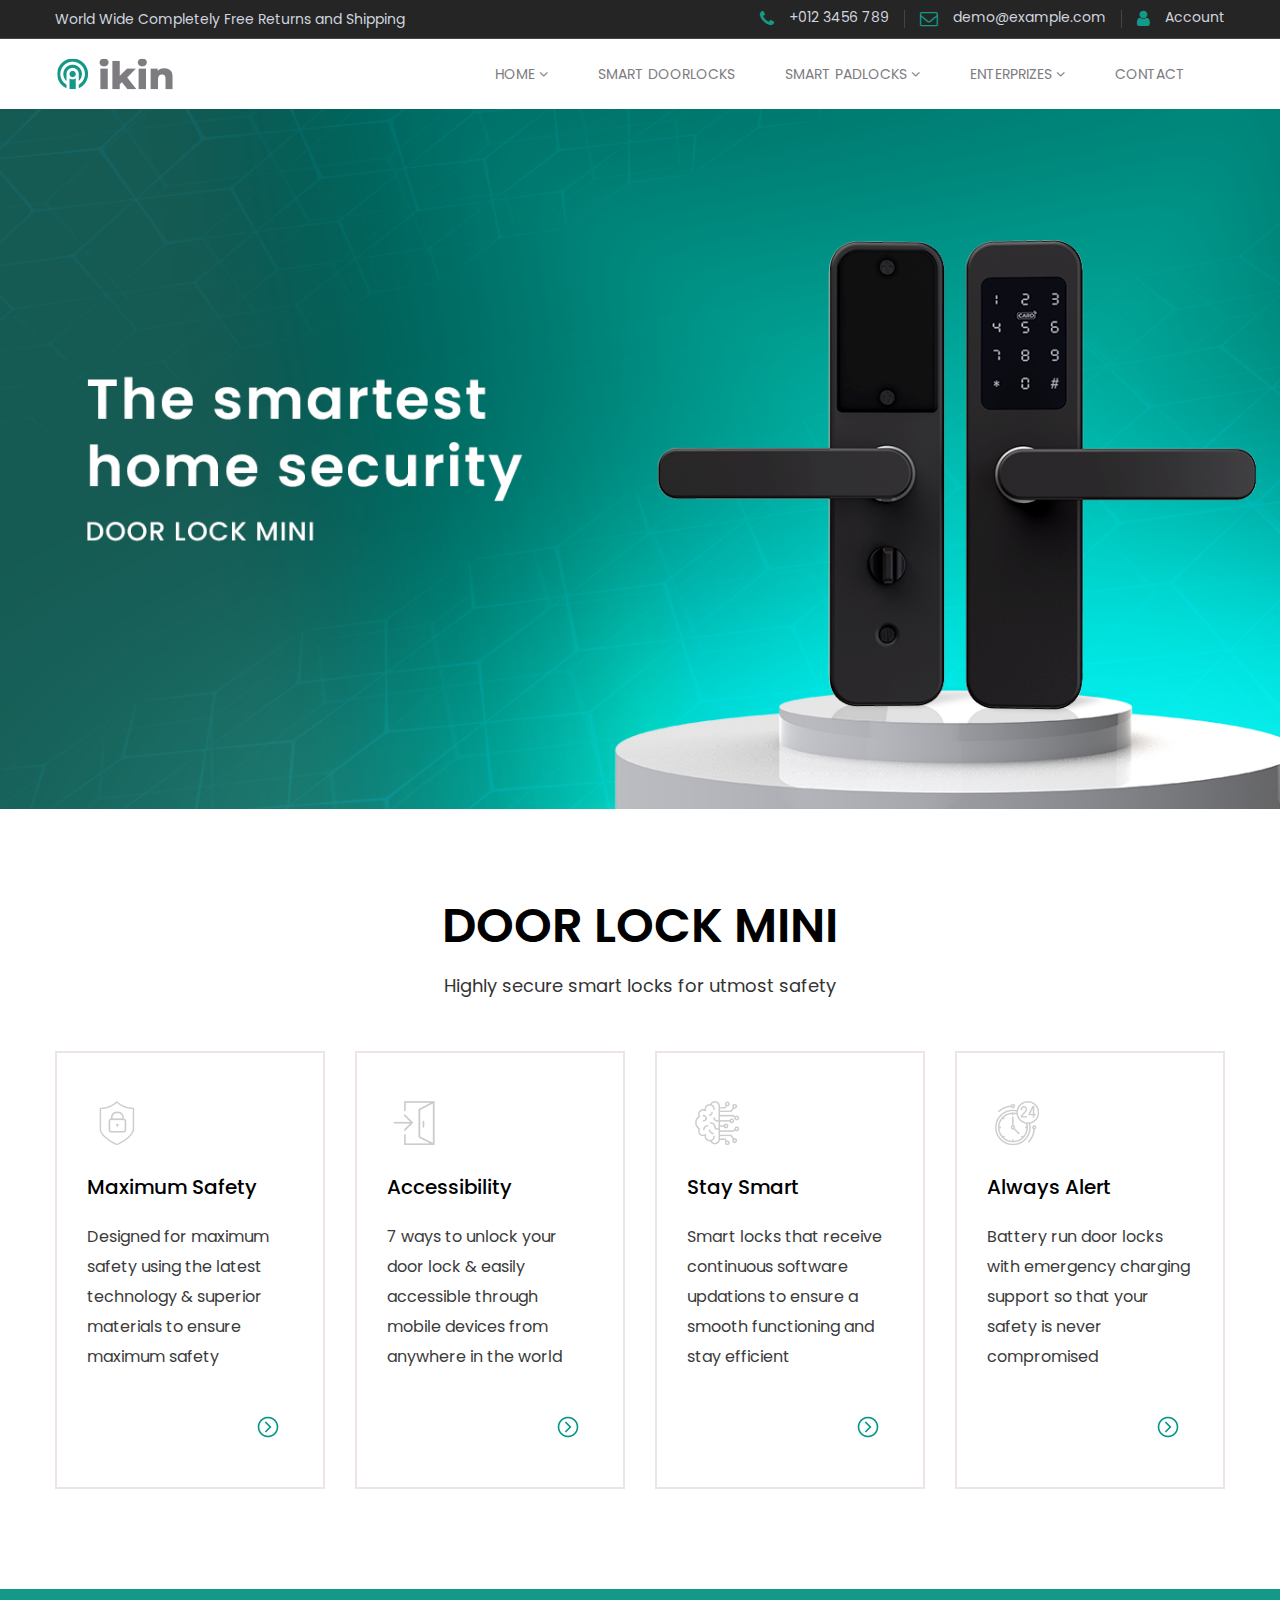
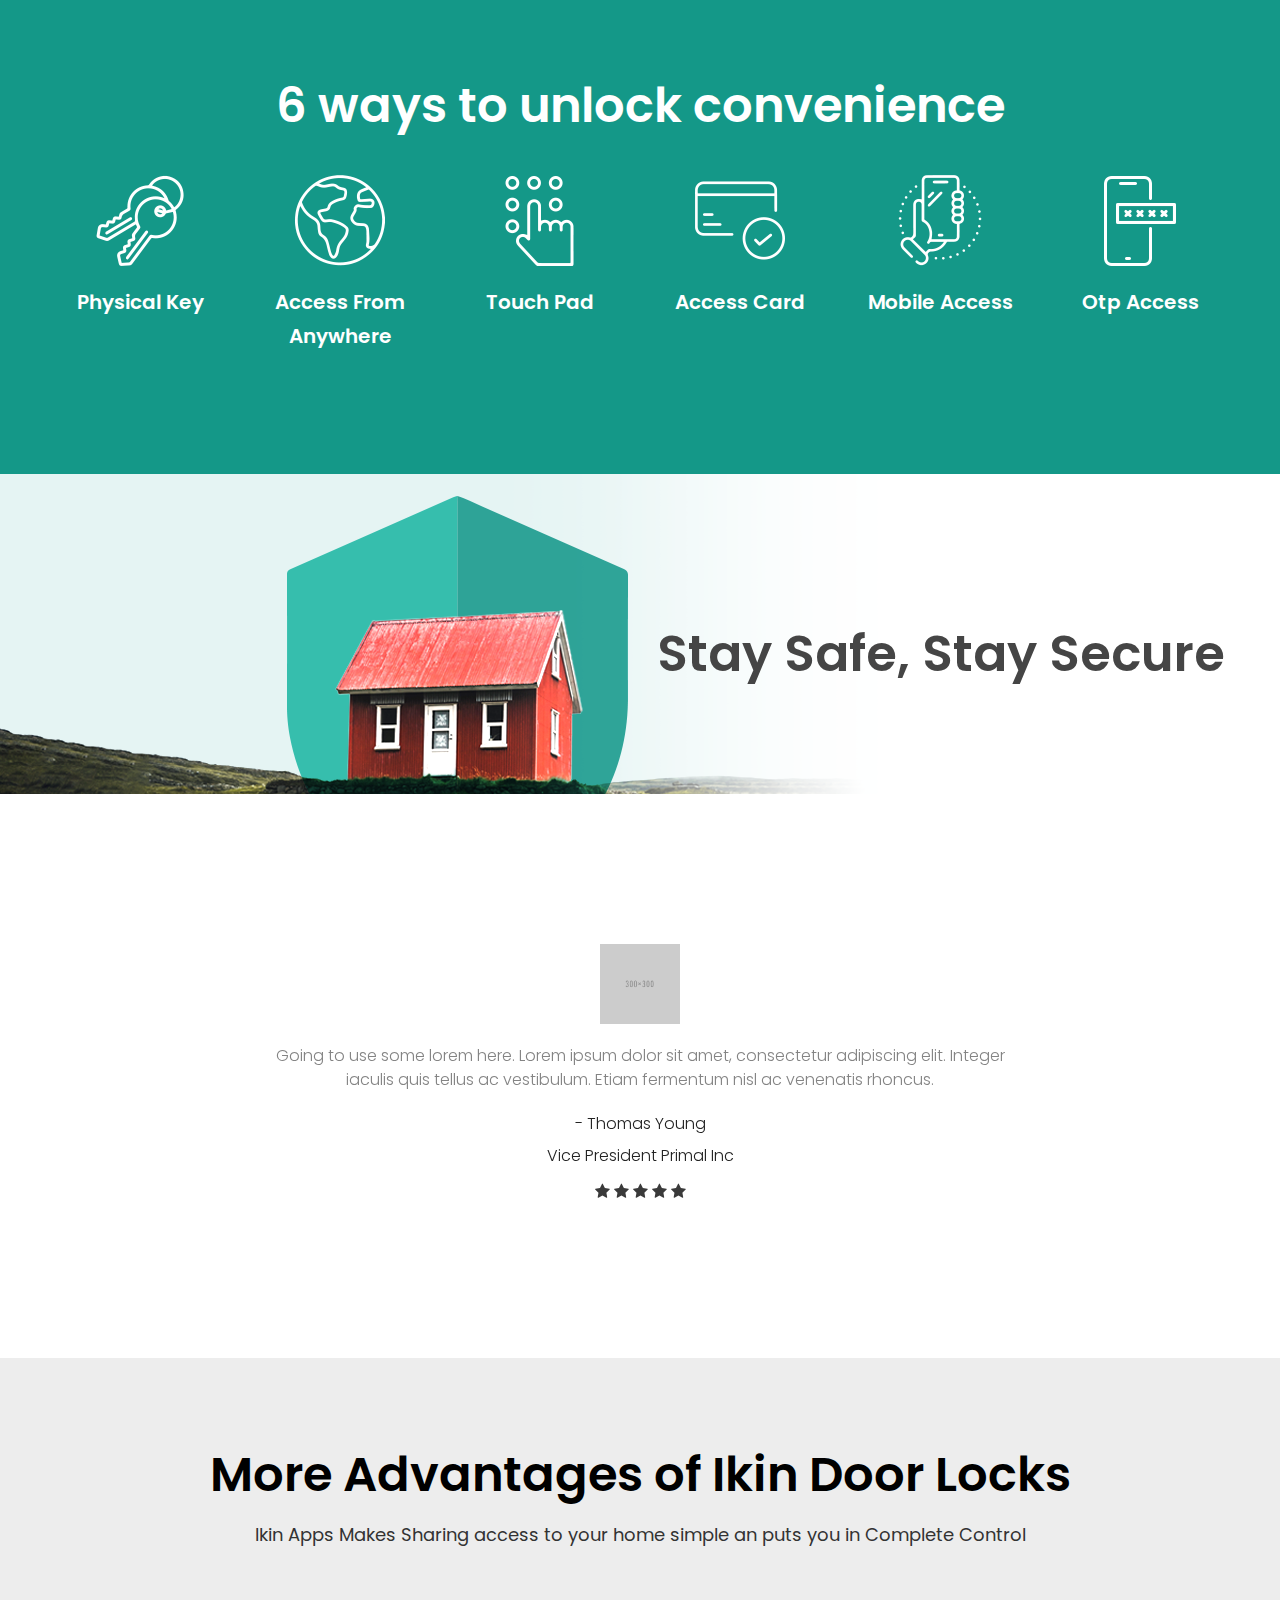
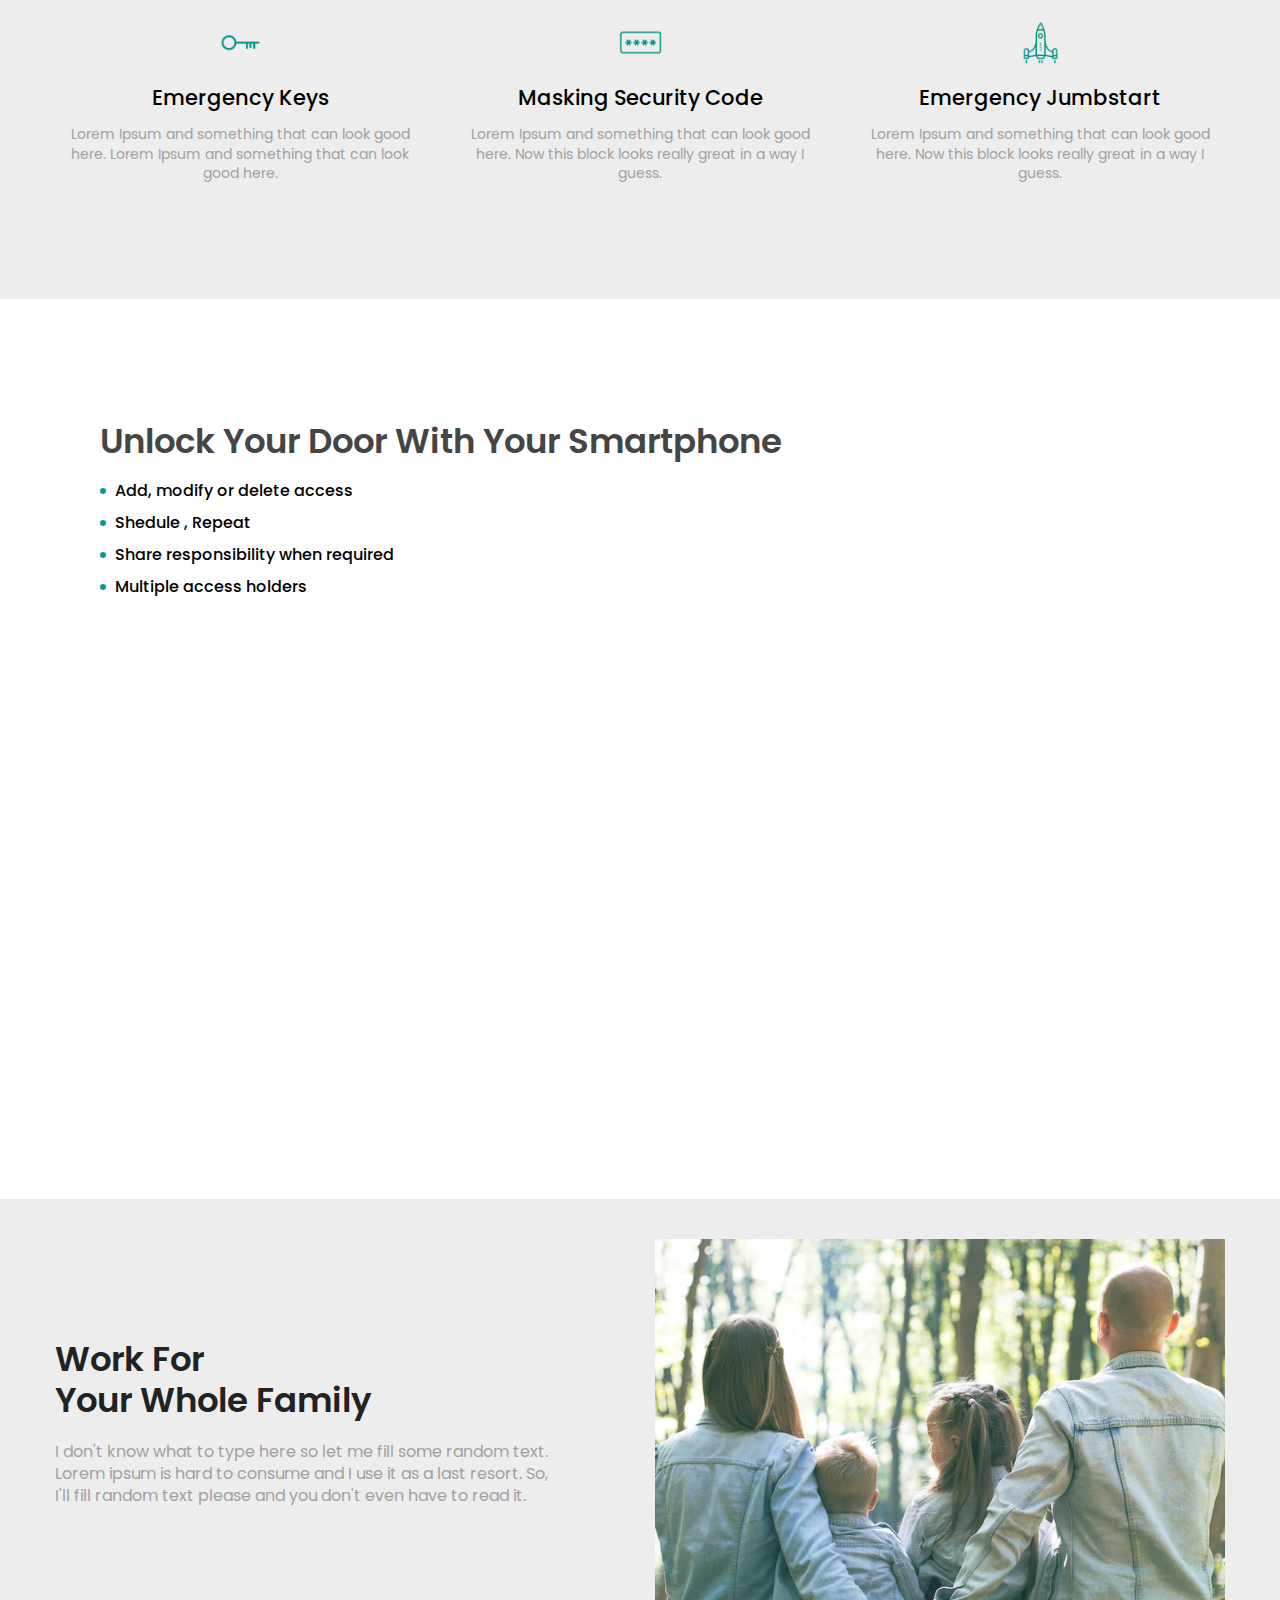
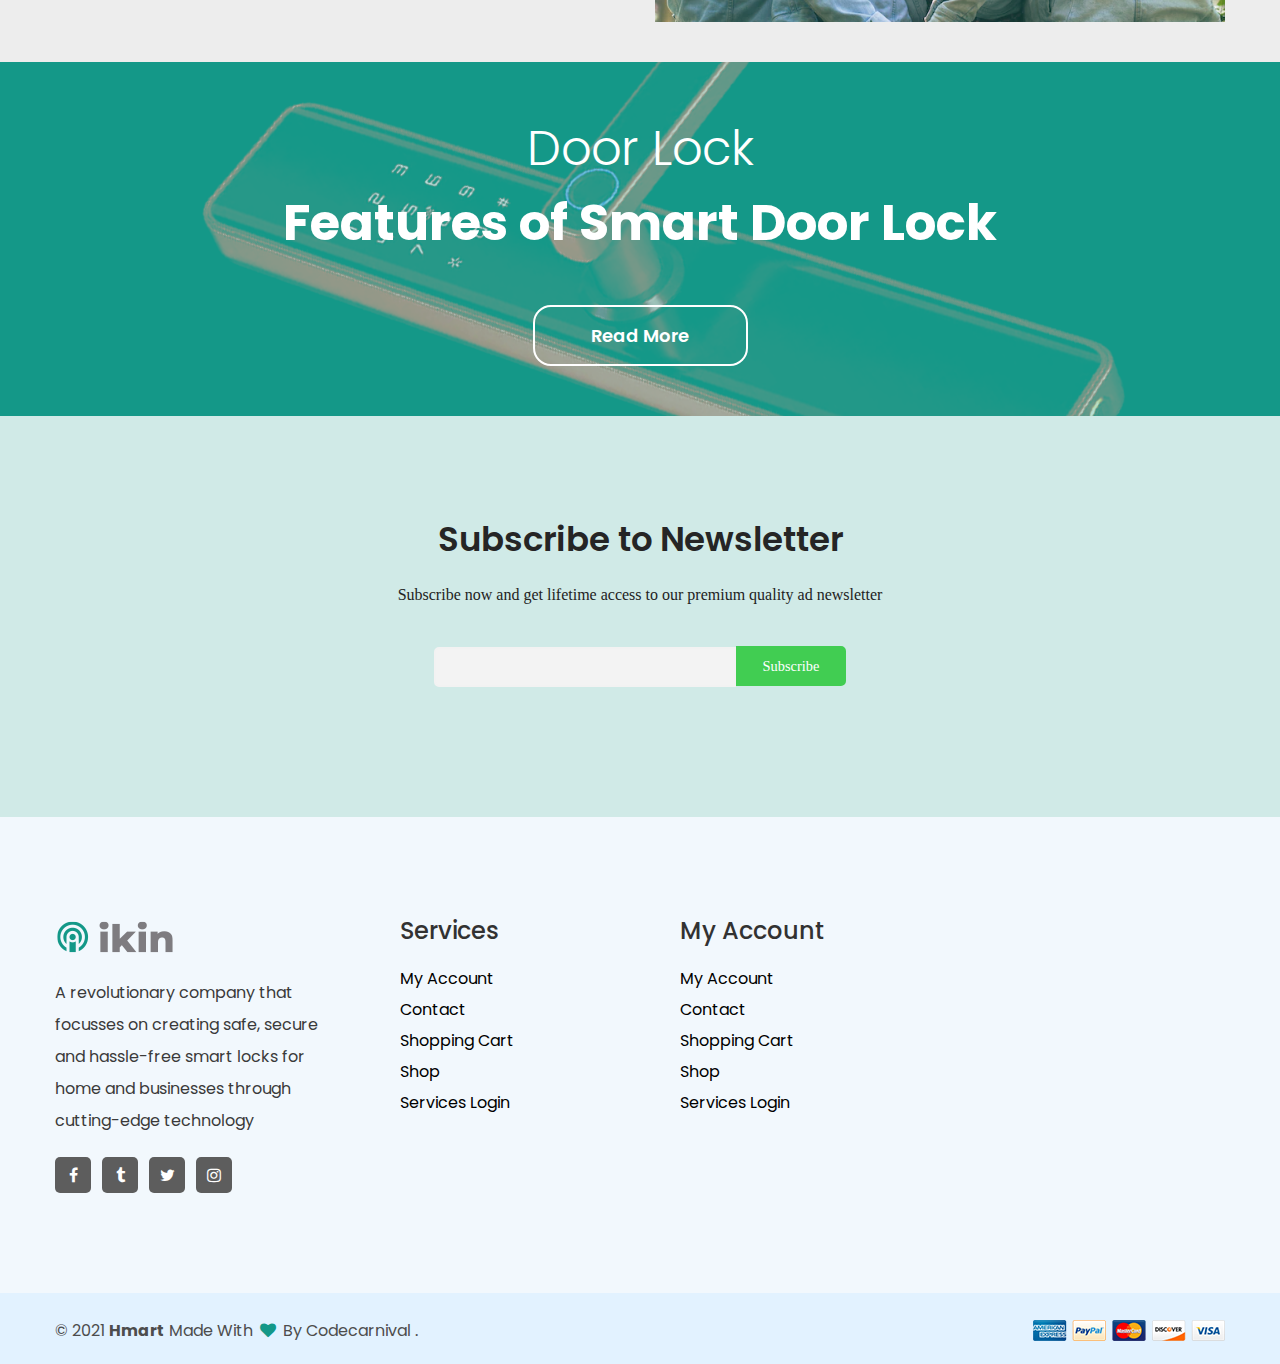
==== doorlock-mini.html @ 76ea4258 "Add files via upload" ====
<!DOCTYPE html>
<html lang="zxx" dir="ltr">

<head>
    <meta charset="UTF-8">
    <meta http-equiv="X-UA-Compatible" content="IE=edge">
    <meta name="viewport" content="width=device-width, initial-scale=1.0">
    <title>IKIN</title>
    <meta name="robots" content="index, follow" />
    <meta name="description" content="Hmart-Smart Product eCommerce html Template">
    <!-- Favicon -->
    <link rel="shortcut icon" type="image/x-icon" href="assets/images/logo/favicon.png" />
    <!-- CSS
    ============================================ -->
    <link rel="stylesheet" href="assets/css/bootstrap.min.css" />
    <link rel="stylesheet" href="assets/css/font.awesome.css" />
    <link rel="stylesheet" href="assets/css/pe-icon-7-stroke.css" />
    <link rel="stylesheet" href="assets/css/animate.min.css">
    <link rel="stylesheet" href="assets/css/swiper-bundle.min.css">
    <link rel="stylesheet" href="assets/css/owl.carousel.css">
    <link rel="stylesheet" href="assets/css/owl.theme.css">
    <link rel="stylesheet" href="assets/css/magnific-popup.css">
    <link rel="stylesheet" href="assets/css/ionicons.min.css">
    <link rel="stylesheet" href="assets/css/venobox.css">
    <link rel="stylesheet" href="assets/css/jquery-ui.min.css">

    <!-- Style CSS -->
    <link rel="stylesheet" href="assets/css/style.css">
    <!-- Minify Version -->
    <!-- <link rel="stylesheet" href="assets/css/plugins.min.css">
    <link rel="stylesheet" href="assets/css/style.min.css"> -->
</head>

<body>
    <div class="main-wrapper">
        <header>
            <!-- Header top area start -->
            <div class="header-top">
                <div class="container">
                    <div class="row justify-content-between align-items-center">
                        <div class="col">
                            <div class="welcome-text">
                                <p>World Wide Completely Free Returns and Shipping</p>
                            </div>
                        </div>
                        <div class="col d-none d-lg-block">
                            <div class="top-nav">
                                <ul>
                                    <li><a href="tel:0123456789"><i class="fa fa-phone"></i> +012 3456 789</a></li>
                                    <li><a href="mailto:demo@example.com"><i class="fa fa-envelope-o"></i>
                                            demo@example.com</a></li>
                                    <li><a href="#"><i class="fa fa-user"></i> Account</a></li>
                                </ul>
                            </div>
                        </div>
                    </div>
                </div>
            </div>
            <!-- Header top area end -->
            <!-- Header action area start -->
            <div class="header-bottom  d-none d-lg-block sticky-nav">
                <div class="container">
                    <div class="row justify-content-between align-items-center">
                        <div class="col-lg-3 col">
                            <div class="header-logo">
                                <a class="mainlogo" href="index.html"><img src="assets/images/logo/ikin-logo.png"
                                        alt="ikin Logo" /></a>
                                <a class="whitelogo" href="index.html"><img src="assets/images/logo/ikin-logo_white.png"
                                        alt="ikin Logo" /></a>
                            </div>
                        </div>
                        <div class="col-lg-8 d-none d-lg-block">
                            <div class="header-nav">
                                <div class="main-menu position-relative">
                                    <ul>
                                        <li class="dropdown"><a href="#">Home <i class="fa fa-angle-down"></i></a>
                                            <!--       <ul class="sub-menu">
                                                <li><a href="index.html">Home 1</a></li>
                                                <li><a href="index-2.html">Home 2</a></li>
                                            </ul> -->
                                        </li>
                                        <li class="dropdown"><a href="#">SMART DOORLOCKS</a>
                                            <ul class="sub-menu">
                                                <li><a href="doorlock_max.html">Doorlock Max</a></li>
                                                <li><a href="doorlock_ultra.html">Doorlock Ultra</a></li>
                                                <li><a href="doorlock-mini.html">Doorlock Mini</a></li>
                                            </ul> </li>
                                     
                                        <!--     <li class="dropdown position-static"><a href="#">Pages <i class="fa fa-angle-down"></i></a>
                                            <ul class="mega-menu d-block">
                                                <li class="d-flex">
                                                    <ul class="d-block">
                                                        <li class="title"><a href="#">Inner Pages</a></li>
                                                        <li><a href="404.html">404 Page</a></li>
                                                        <li><a href="order-tracking.html">Order Tracking</a></li>
                                                        <li><a href="faq.html">Faq Page</a></li>
                                                        <li><a href="coming-soon.html">Coming Soon Page</a></li>
                                                    </ul>
                                                    <ul class="d-block">
                                                        <li class="title"><a href="#">Other Shop Pages</a></li>
                                                        <li><a href="#">Cart Page</a></li>
                                                        <li><a href="#">Checkout Page</a></li>
                                                        <li><a href="compare.html">Compare Page</a></li>
                                                        <li><a href="#">Wishlist Page</a></li>
                                                    </ul>
                                                    <ul class="d-block">
                                                        <li class="title"><a href="#">Related Shop Pages</a></li>
                                                        <li><a href="#">Account Page</a></li>
                                                        <li><a href="#">Login & Register Page</a></li>
                                                        <li><a href="empty-#">Empty Cart Page</a></li>
                                                        <li><a href="thank-you-page.html">Thank You Page</a></li>
                                                    </ul>
                                                    <ul class="d-flex align-items-center p-0 border-0 flex-column justify-content-center">
                                                        <li>
                                                            <a class="p-0" href="#"><img class="img-responsive w-100" src="assets/images/banner/menu-banner.png" alt=""></a>
                                                        </li>
                                                    </ul>
                                                </li>
                                            </ul>
                                        </li> -->
                                        <li class="dropdown position-static"><a href="#">SMART PADLOCKS <i
                                                    class="fa fa-angle-down"></i></a>
                                                    <ul class="sub-menu">
                                                        <li><a href="padlock.html">Padlock HD</a></li>
                                                        <li><a href="padlock_lite_plus.html">Padlock Plus</a></li>
                                                        <li><a href="padlock_lite.html">Padlock Lite</a></li>
                                                       
                                                    </ul> 
                                            <!--   <ul class="mega-menu d-block">
                                                <li class="d-flex">
                                                    <ul class="d-block">
                                                        <li class="title"><a href="#">Shop Page</a></li>
                                                        <li><a href="shop-3-column.html">Shop 3 Column</a></li>
                                                        <li><a href="shop-4-column.html">Shop 4 Column</a></li>
                                                        <li><a href="#">Shop Left Sidebar</a></li>
                                                        <li><a href="shop-right-sidebar.html">Shop Right Sidebar</a></li>
                                                        <li><a href="shop-list-left-sidebar.html">Shop List Left Sidebar</a>
                                                        </li>
                                                        <li><a href="shop-list-right-sidebar.html">Shop List Right Sidebar</a>
                                                        </li>
                                                    </ul>
                                                    <ul class="d-block">
                                                        <li class="title"><a href="#">product Details Page</a></li>
                                                        <li><a href="#">Product Single</a></li>
                                                        <li><a href="single-product-variable.html">Product Variable</a></li>
                                                        <li><a href="single-product-affiliate.html">Product Affiliate</a></li>
                                                        <li><a href="single-product-group.html">Product Group</a></li>
                                                        <li><a href="single-product-tabstyle-2.html">Product Tab 2</a></li>
                                                        <li><a href="single-product-tabstyle-3.html">Product Tab 3</a></li>
                                                    </ul>
                                                    <ul class="d-block">
                                                        <li class="title"><a href="#">Single Product Page</a></li>
                                                        <li><a href="single-product-slider.html">Product Slider</a></li>
                                                        <li><a href="single-product-gallery-left.html">Product Gallery Left</a>
                                                        <li><a href="single-product-gallery-right.html">Product Gallery Right</a> </li>
                                                        <li><a href="single-product-sticky-left.html">Product Sticky Left</a>
                                                        </li>
                                                        <li><a href="single-product-sticky-right.html">Product Sticky Right</a>
                                                        </li>
                                                        <li><a href="#">Cart Page</a></li>
                                                    </ul>
                                                    <ul class="d-block p-0 border-0">
                                                        <li class="title"><a href="#">Single Product Page</a></li>
                                                        <li><a href="#">Checkout Page</a></li>
                                                        <li><a href="compare.html">Compare Page</a></li>
                                                        <li><a href="#">Wishlist Page</a></li>
                                                        <li><a href="#">Account Page</a></li>
                                                        <li><a href="#">Login & Register Page</a></li>
                                                        <li><a href="empty-#">Empty Cart Page</a></li>
                                                    </ul>
                                                </li>
                                            </ul> -->
                                        </li>
                                        <li class="dropdown "><a href="#">ENTERPRIZES <i
                                                    class="fa fa-angle-down"></i></a>
                                            <!--  <ul class="sub-menu">
                                                <li class="dropdown position-static"><a href="blog-grid-left-sidebar.html">Blog Grid
                                                        <i class="fa fa-angle-right"></i></a>
                                                    <ul class="sub-menu sub-menu-2">
                                                        <li><a href="blog-grid.html">Blog Grid</a></li>
                                                        <li><a href="blog-grid-left-sidebar.html">Blog Grid Left Sidebar</a></li>
                                                        <li><a href="blog-grid-right-sidebar.html">Blog Grid Right Sidebar</a></li>
                                                    </ul>
                                                </li>
                                                <li class="dropdown position-static"><a href="blog-list-left-sidebar.html">Blog List
                                                        <i class="fa fa-angle-right"></i></a>
                                                    <ul class="sub-menu sub-menu-2">
                                                        <li><a href="blog-list.html">Blog List</a></li>
                                                        <li><a href="blog-list-left-sidebar.html">Blog List Left Sidebar</a></li>
                                                        <li><a href="blog-list-right-sidebar.html">Blog List Right Sidebar</a></li>
                                                    </ul>
                                                </li>
                                                <li class="dropdown position-static"><a href="blog-single-left-sidebar.html">Single
                                                        Blog <i class="fa fa-angle-right"></i></a>
                                                    <ul class="sub-menu sub-menu-2">
                                                        <li><a href="blog-single.html">Single Blog</a>
                                                        <li><a href="blog-single-left-sidebar.html">Single Blog Left Sidebar</a>
                                                        </li>
                                                        <li><a href="blog-single-right-sidebar.html">Single Blog Right Sidebar</a>
                                                        </li>
                                                    </ul>
                                                </li>
                                            </ul> -->
                                        </li>
                                        <li><a href="#">Contact</a></li>
                                    </ul>
                                </div>
                            </div>
                        </div>
                        <div class="col-lg-2 col">
                            <div class="header-actions">

                                <a href="#offcanvas-mobile-menu"
                                    class="header-action-btn header-action-btn-menu offcanvas-toggle d-lg-none">
                                    <i class="pe-7s-menu"></i>
                                </a>
                            </div>
                        </div>
                    </div>
                </div>
            </div>
            <!-- Header action area end -->
            <!-- Header action area start -->
            <div class="header-bottom d-lg-none sticky-nav style-1">
                <div class="container">
                    <div class="row justify-content-between align-items-center">
                        <div class="col-lg-3 col">
                            <div class="header-logo">
                                <a class="mainlogo" href="index.html"><img src="assets/images/logo/ikin-logo.png"
                                        alt="ikin Logo" /></a>
                                <a class="whitelogo" href="index.html"><img src="assets/images/logo/ikin-logo_white.png"
                                        alt="ikin Logo" /></a>
                            </div>
                        </div>

                        <div class="col-lg-3 col">
                            <div class="header-actions">
                                <!-- Single Wedge Start -->

                                <!-- Single Wedge End -->

                                <a href="#offcanvas-mobile-menu"
                                    class="header-action-btn header-action-btn-menu offcanvas-toggle d-lg-none">
                                    <i class="pe-7s-menu"></i>
                                </a>
                            </div>
                        </div>
                    </div>
                </div>
            </div>
            <!-- Header action area end -->

        </header>
        <!-- offcanvas overlay start -->
        <div class="offcanvas-overlay"></div>
        <!-- offcanvas overlay end -->
        <!-- OffCanvas Wishlist Start -->
        <div id="offcanvas-wishlist" class="offcanvas offcanvas-wishlist">
            <div class="inner">
                <div class="head">
                    <span class="title">Wishlist</span>
                    <button class="offcanvas-close">×</button>
                </div>
                <div class="body customScroll">
                    <ul class="minicart-product-list">
                        <li>
                            <a href="#" class="image"><img src="assets/images/product-image/1.webp"
                                    alt="Cart product Image"></a>
                            <div class="content">
                                <a href="#" class="title">Modern Smart Phone</a>
                                <span class="quantity-price">1 x <span class="amount">$21.86</span></span>
                                <a href="#" class="remove">×</a>
                            </div>
                        </li>
                        <li>
                            <a href="#" class="image"><img src="assets/images/product-image/2.webp"
                                    alt="Cart product Image"></a>
                            <div class="content">
                                <a href="#" class="title">Bluetooth Headphone</a>
                                <span class="quantity-price">1 x <span class="amount">$13.28</span></span>
                                <a href="#" class="remove">×</a>
                            </div>
                        </li>
                        <li>
                            <a href="#" class="image"><img src="assets/images/product-image/3.webp"
                                    alt="Cart product Image"></a>
                            <div class="content">
                                <a href="#" class="title">Smart Music Box</a>
                                <span class="quantity-price">1 x <span class="amount">$17.34</span></span>
                                <a href="#" class="remove">×</a>
                            </div>
                        </li>
                    </ul>
                </div>
                <div class="foot">
                    <div class="buttons">
                        <a href="#" class="btn btn-dark btn-hover-primary mt-30px">view wishlist</a>
                    </div>
                </div>
            </div>
        </div>
        <!-- OffCanvas Wishlist End -->
        <!-- OffCanvas Cart Start -->
        <div id="offcanvas-cart" class="offcanvas offcanvas-cart">
            <div class="inner">
                <div class="head">
                    <span class="title">Cart</span>
                    <button class="offcanvas-close">×</button>
                </div>
                <div class="body customScroll">
                    <ul class="minicart-product-list">
                        <li>
                            <a href="#" class="image"><img src="assets/images/product-image/1.webp"
                                    alt="Cart product Image"></a>
                            <div class="content">
                                <a href="#" class="title">Modern Smart Phone</a>
                                <span class="quantity-price">1 x <span class="amount">$18.86</span></span>
                                <a href="#" class="remove">×</a>
                            </div>
                        </li>
                        <li>
                            <a href="#" class="image"><img src="assets/images/product-image/2.webp"
                                    alt="Cart product Image"></a>
                            <div class="content">
                                <a href="#" class="title">Bluetooth Headphone</a>
                                <span class="quantity-price">1 x <span class="amount">$43.28</span></span>
                                <a href="#" class="remove">×</a>
                            </div>
                        </li>
                        <li>
                            <a href="#" class="image"><img src="assets/images/product-image/3.webp"
                                    alt="Cart product Image"></a>
                            <div class="content">
                                <a href="#" class="title">Smart Music Box</a>
                                <span class="quantity-price">1 x <span class="amount">$37.34</span></span>
                                <a href="#" class="remove">×</a>
                            </div>
                        </li>
                    </ul>
                </div>
                <div class="foot">
                    <div class="buttons mt-30px">
                        <a href="#" class="btn btn-dark btn-hover-primary mb-30px">view cart</a>
                        <a href="#" class="btn btn-outline-dark current-btn">checkout</a>
                    </div>
                </div>
            </div>
        </div>
        <!-- OffCanvas Cart End -->
        <!-- OffCanvas Menu Start -->
        <div id="offcanvas-mobile-menu" class="offcanvas offcanvas-mobile-menu">
            <button class="offcanvas-close"></button>
            <div class="user-panel">
                <ul>
                    <li><a href="tel:0123456789"><i class="fa fa-phone"></i> +012 3456 789</a></li>
                    <li><a href="mailto:demo@example.com"><i class="fa fa-envelope-o"></i> demo@example.com</a></li>
                    <li><a href="#"><i class="fa fa-user"></i> Account</a></li>
                </ul>
            </div>
            <div class="inner customScroll">
                <div class="offcanvas-menu mb-4">
                    <ul>
                        <li><a href="#"><span class="menu-text">HOME</span></a>

                        </li>
                        <li><a href="#">SMART DOORLOCKS</a>
                            <ul class="sub-menu">
                                <li><a href="doorlock_max.html">Doorlock Max</a></li>
                                <li><a href="doorlock_ultra.html">Doorlock Ultra</a></li>
                                <li><a href="doorlock-mini.html">Doorlock Mini</a></li>
                            </ul> </li>
                        <li><a href="#">SMART PADLOCKS</a>
                            <ul class="sub-menu">
                                <li><a href="padlock.html">Padlock HD</a></li>
                                <li><a href="padlock_lite_plus.html">Padlock Plus</a></li>
                                <li><a href="padlock_lite.html">Padlock Lite</a></li>
                               
                            </ul> 
                        </li>
                        <li><a href="#"><span class="menu-text">ENTERPRIZES</span></a>
                            <!--   <ul class="sub-menu">
                                <li>
                                    <a href="#"><span class="menu-text">Shop Page</span></a>
                                    <ul class="sub-menu">
                                        <li><a href="shop-3-column.html">Shop 3 Column</a></li>
                                        <li><a href="shop-4-column.html">Shop 4 Column</a></li>
                                        <li><a href="#">Shop Left Sidebar</a></li>
                                        <li><a href="shop-right-sidebar.html">Shop Right Sidebar</a></li>
                                        <li><a href="shop-list-left-sidebar.html">Shop List Left Sidebar</a>
                                        </li>
                                        <li><a href="shop-list-right-sidebar.html">Shop List Right Sidebar</a>
                                        </li>
                                        <li><a href="#">Cart Page</a></li>
                                        <li><a href="#">Checkout Page</a></li>
                                    </ul>
                                </li>
                                <li>
                                    <a href="#"><span class="menu-text">product Details Page</span></a>
                                    <ul class="sub-menu">
                                        <li><a href="#">Product Single</a></li>
                                        <li><a href="single-product-variable.html">Product Variable</a></li>
                                        <li><a href="single-product-affiliate.html">Product Affiliate</a></li>
                                        <li><a href="single-product-group.html">Product Group</a></li>
                                        <li><a href="single-product-tabstyle-2.html">Product Tab 2</a></li>
                                        <li><a href="single-product-tabstyle-3.html">Product Tab 3</a></li>
                                        <li><a href="single-product-slider.html">Product Slider</a></li>
                                        <li><a href="single-product-gallery-left.html">Product Gallery Left</a>
                                    </ul>
                                </li>
                                <li>
                                    <a href="#"><span class="menu-text">Single Product Page</span></a>
                                    <ul class="sub-menu">
                                        <li><a href="single-product-gallery-right.html">Product Gallery
                                                Right</a> </li>
                                        <li><a href="single-product-sticky-left.html">Product Sticky Left</a>
                                        </li>
                                        <li><a href="single-product-sticky-right.html">Product Sticky Right</a>
                                        </li>
                                        <li><a href="compare.html">Compare Page</a></li>
                                        <li><a href="#">Wishlist Page</a></li>
                                        <li><a href="#">Account Page</a></li>
                                        <li><a href="#">Login & Register Page</a></li>
                                        <li><a href="empty-#">Empty Cart Page</a></li>
                                    </ul>
                                </li>
                            </ul> -->
                        </li>
                        <li><a href="#"><span class="menu-text">CONTACT</span></a>

                        </li>
                    </ul>
                </div>
                <!-- OffCanvas Menu End -->
                <div class="offcanvas-social mt-auto">
                    <ul>
                        <li>
                            <a href="#"><i class="fa fa-facebook"></i></a>
                        </li>
                        <li>
                            <a href="#"><i class="fa fa-twitter"></i></a>
                        </li>
                        <li>
                            <a href="#"><i class="fa fa-google"></i></a>
                        </li>
                        <li>
                            <a href="#"><i class="fa fa-youtube"></i></a>
                        </li>
                        <li>
                            <a href="#"><i class="fa fa-instagram"></i></a>
                        </li>
                    </ul>
                </div>
            </div>
        </div>
        <!-- OffCanvas Menu End -->
        <!-- Hero/Intro Slider Start -->
        <div class="section ">
            <div class="hero-slider  slider-nav-style-1 slider-dot-style-1">
                <!-- Hero slider Active -->
                <div class="swipe-wrapper">
                    <!-- Single slider item -->
                    <div class="hero-slide-item doorlockmin slider-height swipe-slide bg-color1">
                       
                    </div>
               
                </div>
               
            </div>
             
            </div>
        </div>
        <!-- Hero/Intro Slider End -->
        <!-- Banner Area Start -->
        <!-- Feature product area start -->
        <div id="services" class="pi-points pt-100px pb-100px">
            <div class="container">
                <div class="row">
                    <div class="col-12">
                        <div class="section-title text-center">
                            <h2 class="title">DOOR LOCK MINI</h2>
                            <p>Highly secure smart locks for utmost safety</p>
                        </div>
                    </div>
                </div>
                <div class="row text-center">

                    <div class="col-xl-3 col-lg-6 col-md-6 wow fadeInUp animated" data-wow-delay="200ms"
                        style="visibility: visible; animation-delay: 200ms; animation-name: fadeInUp;">
                        <div class="famous-company__single">
                            <div class="famous-company__icon">
                                <img src="assets/images/Doorlock-Features-Maximum-Safety.png" alt="">
                            </div>
                            <h3 class="famous-company__title"><a href="#">Maximum Safety</a></h3>
                            <p class="famous-company__text">Designed for maximum safety using the latest technology & superior materials to ensure maximum safety
                            </p>
                            <div class="famous-company__read-more">
                                <a href="#">
                                    <img src="assets/images/Doorlock-Features-read-more.png" alt="">
                                </a>
                            </div>
                        </div>
                    </div>
                    <div class="col-xl-3 col-lg-6 col-md-6 wow fadeInUp animated" data-wow-delay="200ms"
                    style="visibility: visible; animation-delay: 200ms; animation-name: fadeInUp;">
                    <div class="famous-company__single">
                        <div class="famous-company__icon">
                            <img src="assets/images/Doorlock-Features-Accessibility.png" alt="">
                        </div>
                        <h3 class="famous-company__title"><a href="#">Accessibility</a></h3>
                        <p class="famous-company__text">7 ways to unlock your door lock & easily accessible through mobile devices from anywhere in the world </p>
                        <div class="famous-company__read-more">
                            <a href="#">
                                <img src="assets/images/Doorlock-Features-read-more.png" alt="">
                            </a>
                        </div>
                    </div>
                </div>
                <div class="col-xl-3 col-lg-6 col-md-6 wow fadeInUp animated" data-wow-delay="200ms"
                style="visibility: visible; animation-delay: 200ms; animation-name: fadeInUp;">
                <div class="famous-company__single">
                    <div class="famous-company__icon">
                        <img src="assets/images/Doorlock-Features-Stay-Smart.png" alt="">
                    </div>
                    <h3 class="famous-company__title"><a href="#">Stay Smart</a></h3>
                    <p class="famous-company__text">Smart locks that receive continuous software updations to ensure a smooth functioning and stay efficient
                    </p>
                    <div class="famous-company__read-more">
                        <a href="#">
                            <img src="assets/images/Doorlock-Features-read-more.png" alt="">
                        </a>
                    </div>
                </div>
            </div>
            <div class="col-xl-3 col-lg-6 col-md-6 wow fadeInUp animated" data-wow-delay="200ms"
            style="visibility: visible; animation-delay: 200ms; animation-name: fadeInUp;">
            <div class="famous-company__single">
                <div class="famous-company__icon">
                    <img src="assets/images/Doorlock-Features-Always-Alert.png" alt="">
                </div>
                <h3 class="famous-company__title"><a href="#"> Always Alert</a></h3>
                <p class="famous-company__text">Battery run door locks with emergency charging support so that your safety is never compromised
                </p>
                <div class="famous-company__read-more">
                    <a href="#">
                        <img src="assets/images/Doorlock-Features-read-more.png" alt="">
                    </a>
                </div>
            </div>
        </div>
                </div>
            </div>
        </div>
        <!-- Feature product area End -->

        <!-- FEATURES STARTS -->
        <section id="features">


            <div class="container">
                <div class="row">
                    <div class="col-12">
                        <div class="section-title text-center">
                            <h2 class="title d-sm-none text-white d-lg-block mobhide">6 ways to unlock convenience</h2>
                            <h2 class="title d-lg-none text-white  titleblack d-sm-block">7 Ways to Unloack Conveniance</h2>
                        </div>
                    </div>
                </div>
                <div class="row">
                    <div class="col-xl-2 offset-lg-0  col-sm-4 offset-sm-2">
                        <div class="features-content">
                            <div class="features-icon">
                                <img src="assets/images/Physical-Key-icon.png" alt="">
                            </div>
                            <span>Physical Key</span>
                        </div>
                    </div>

                    <div class="col-xl-2 col-sm-4">
                        <div class="features-content">
                            <div class="features-icon">
                                <img src="assets/images/Access-From-Anywhere-icon.png" alt="">
                            </div>
                            <span>Access From Anywhere</span>
                        </div>
                    </div>

                    <div class="col-xl-2 col-sm-4">
                        <div class="features-content">
                            <div class="features-icon">
                                <img src="assets/images/Touchpad-icon.png" alt="">
                            </div>
                            <span>Touch Pad</span>
                        </div>
                    </div>

                    <div class="col-xl-2 col-sm-4">
                        <div class="features-content">
                            <div class="features-icon">
                                <img src="assets/images/Access-Card-icon.png" alt="">
                            </div>
                            <span>Access Card</span>
                        </div>
                    </div>

                    <div class="col-xl-2 col-sm-4">
                        <div class="features-content">
                            <div class="features-icon">
                                <img src="assets/images/Mobile-Access-icon.png" alt="">
                            </div>
                            <span>Mobile Access</span>
                        </div>
                    </div>

                    <div class="col-xl-2 offset-lg-0 col-sm-4 offset-sm-2">
                        <div class="features-content">
                            <div class="features-icon">
                                <img src="assets/images/OTP-Access-icon.png" alt="">
                            </div>
                            <span>Otp Access</span>
                        </div>
                    </div>
                    <div class="d-lg-none d-md-block col-sm-4">
                        <div class="features-content">
                            <div class="features-icon">
                                <img src="assets/images/Finger-Print-icon.png" alt="">
                            </div>
                            <span>fingerprint scanner</span>
                        </div>
                    </div>
                </div>
            </div>
        </section>
        <!-- FEATURES ENDS -->


        <div class="pitch-2 staybg">
            <div class="container">
                <div class="pitch-inner wow fadeInRight">
                    <h1>Stay Safe, Stay Secure</h1>

                </div>
            </div>
        </div>

        <div id="reviews" class="review-section">
            <div class="container">
                <div class="row">
                    <div class="col-sm-8 offset-sm-2">
                        <div class="reviews owl-carousel owl-theme">
                            <div class="review-single"><img class="img-circle" src="assets/images/review-1.png"
                                    alt="Client Testimonoal" />
                                <div class="review-text wow fadeInDown" data-wow-delay="0.2s">
                                    <p>Going to use some lorem here. Lorem ipsum dolor sit amet, consectetur adipiscing
                                        elit. Integer iaculis quis tellus ac vestibulum. Etiam fermentum nisl ac
                                        venenatis rhoncus.</p>
                                    <h3>- Thomas Young</h3>
                                    <h3>Vice President Primal Inc</h3>
                                    <i class="fa fa-star"></i>
                                    <i class="fa fa-star"></i>
                                    <i class="fa fa-star"></i>
                                    <i class="fa fa-star"></i>
                                    <i class="fa fa-star"></i>
                                </div>
                            </div>
                            <div class="review-single"><img class="img-circle" src="assets/images/review-1.png"
                                    alt="Client Testimonoal" />
                                <div class="review-text">
                                    <p>Going to use some lorem here. Lorem ipsum dolor sit amet, consectetur adipiscing
                                        elit. Integer iaculis quis tellus ac vestibulum. Etiam fermentum nisl ac
                                        venenatis rhoncus.</p>
                                    <h3>- Neil Harris</h3>
                                    <h3>President Proton LLC</h3>
                                    <i class="fa fa-star"></i>
                                    <i class="fa fa-star"></i>
                                    <i class="fa fa-star"></i>
                                    <i class="fa fa-star"></i>
                                    <i class="fa fa-star"></i>
                                </div>
                            </div>
                            <div class="review-single"><img class="img-circle" src="assets/images/review-1.png"
                                    alt="Client Testimonoal" />
                                <div class="review-text">
                                    <p>Going to use some lorem here. Lorem ipsum dolor sit amet, consectetur adipiscing
                                        elit. Integer iaculis quis tellus ac vestibulum. Etiam fermentum nisl ac
                                        venenatis rhoncus.</p>
                                    <h3>- Alison Burgers</h3>
                                    <h3>CEO Marga Holdings</h3>
                                    <i class="fa fa-star"></i>
                                    <i class="fa fa-star"></i>
                                    <i class="fa fa-star"></i>
                                    <i class="fa fa-star"></i>
                                    <i class="fa fa-star"></i>
                                </div>
                            </div>
                        </div>
                    </div>
                </div>
            </div>
        </div>

        <!-- Feature product area start -->
        <div id="services" class="pi-points gray-bg pt-100px pb-100px">
            <div class="container">
                <div class="row">
                    <div class="col-12">
                        <div class="section-title text-center">
                            <h2 class="title">More Advantages of Ikin Door Locks</h2>
                            <p>Ikin Apps Makes Sharing access to your home simple an puts you in Complete Control</p>
                        </div>
                    </div>
                </div>
                <div class="row text-center">

                    <div class="col-lg-4 col-md-6  col-sm-6 wow fadeInDown" data-wow-delay="0.1s">
                        <div class="point-icon">
                            <img src="assets/images/Advantages-Emergency-Keys.png" width="45" alt="Feature">
                        </div>
                        <div class="point-text">
                            <h1>Emergency Keys</h1>
                            <p>Lorem Ipsum and something that can look good here. Lorem Ipsum and something that can
                                look good here.</p>
                        </div>
                    </div>
                    <div class="col-lg-4 col-md-6  col-sm-6 wow fadeInDown" data-wow-delay="0.1s">
                        <div class="point-icon">
                            <img src="assets/images/Advantages-Masking-Security-Code.png" width="45" alt="Feature">
                        </div>
                        <div class="point-text">
                            <h1>Masking Security Code</h1>
                            <p>Lorem Ipsum and something that can look good here. Now this block looks really great in a
                                way I guess.</p>
                        </div>
                    </div>
                    <div class="col-lg-4 col-md-6  col-sm-6 wow fadeInDown" data-wow-delay="0.2s">
                        <div class="point-icon">
                            <img src="assets/images/Advantages-Emergency-Jumbstart.png" width="45" alt="Feature">
                        </div>
                        <div class="point-text">
                            <h1>Emergency Jumbstart</h1>
                            <p>Lorem Ipsum and something that can look good here. Now this block looks really great in a
                                way I guess.</p>
                        </div>
                    </div>


                </div>
            </div>
        </div>
        <!-- Feature product area End -->





        <div id="promosec" class="flex-split">
            <div class="f-left">
                <div class="left-content wow fadeInLeft" data-wow-delay="0s">
                    <h2 class="wow fadeInDown" data-wow-delay="0.1s"><span>Unlock Your Door With Your Smartphone</h2>
                    <div class="product-feature">
                        <ul>
                            <li>Add, modify or delete access</li>
                            <li>Shedule , Repeat</li>
                            <li>Share responsibility when required</li>
                            <li>Multiple access holders</li>
                        </ul>
                    </div>
                    <a href="#" class="btn btn-action wow fadeInDown" data-wow-delay="0.3s"><span>Know More</span></a>
                </div>
            </div>
            <!-- <div class="f-right">
                <div class="video-icon hidden-xs text-center">
                    <a class="popup wow fadeInUp" data-wow-delay="0.2s"
                        href="https://www.youtube.com/watch?v=6NC_ODHu5jg"></a>
                </div>
            </div> -->
        </div>


        <div class="features gray-bg">
            <div class="container">
                <div class="row">
                    <div class="col-sm-6">
                        <div class="features-text wow fadeInDown">
                            <h2>Work For <br> Your Whole Family</h2>
                            <p>I don't know what to type here so let me fill some random text. Lorem ipsum is hard to
                                consume and I use it as a last resort. So, I'll fill random text please and you don't
                                even
                                have to read it.</p>
                        </div>
                    </div>
                    <div class="col-sm-6">
                        <div class="features-image wow fadeInRight">
                            <img class="img-responsive" src="assets/images/Family.png" alt="Feature">
                        </div>
                    </div>
                </div>
            </div>
        </div>

        <!-- Fashion Area Start -->
        <div class="fashion-area bgpadding" style="background-image: url(assets/images/doorlock-features-div_bg.png);">
            <div class="container">
                <div class="row justify-content-center align-items-center h-100">
                    <div class="col-12 text-center">
                        <h2 class="title"> <span>Door Lock</span> Features of Smart Door Lock </h2>
                        <a href="#" class="btn btn-primary text-capitalize m-auto">Read More</a>
                    </div>
                </div>
            </div>
        </div>
        <!-- Fashion Area End -->

        <div id="subscribe" class="cta-2">
            <div class="container">
                <div class="row text-center">
                    <div class="col-sm-8 offset-sm-2 col-md-6  offset-md-3">
                        <div class="cta-2-inner">
                            <h1 class="wow fadeInDown" data-wow-delay="0.1s">Subscribe to Newsletter</h1>
                            <p class="wow fadeInDown" data-wow-delay="0.2s">Subscribe now and get lifetime access to our
                                premium quality ad newsletter</p>
                            <div class="subform wow fadeInDown" data-wow-delay="0.3s">
                                <form id="signup" class="formee" action="assets/php/subscribe.php" method="post">
                                    <input name="email" id="email" type="text" /><input class="right inputnew"
                                        type="submit" title="Send" value="Subscribe" />
                                </form>
                                <div id="response"></div>
                            </div>
                        </div>
                    </div>
                </div>
            </div>
        </div>


        <!-- Fashion Area Start -->









        <!-- Footer Area Start -->
        <div class="footer-area">
            <div class="footer-container">
                <div class="footer-top">
                    <div class="container">
                        <div class="row">
                            <!-- Start single blog -->
                            <div class="col-md-6 col-lg-3 mb-md-30px mb-lm-30px">
                                <div class="single-wedge">
                                    <div class="footer-logo">
                                        <a href="index.html"><img src="assets/images/logo/ikin-logo.png" alt=""></a>
                                    </div>
                                    <p class="about-text">A revolutionary company that focusses on creating safe, secure
                                        and hassle-free smart locks for home and businesses through cutting-edge
                                        technology
                                    </p>
                                    <ul class="link-follow">
                                        <li>
                                            <a class="m-0" title="Twitter" target="_blank" rel="noopener noreferrer"
                                                href="#"><i class="fa fa-facebook" aria-hidden="true"></i></a>
                                        </li>
                                        <li>
                                            <a title="Tumblr" target="_blank" rel="noopener noreferrer" href="#"><i
                                                    class="fa fa-tumblr" aria-hidden="true"></i>
                                            </a>
                                        </li>
                                        <li>
                                            <a title="Facebook" target="_blank" rel="noopener noreferrer" href="#"><i
                                                    class="fa fa-twitter" aria-hidden="true"></i>
                                            </a>
                                        </li>
                                        <li>
                                            <a title="Instagram" target="_blank" rel="noopener noreferrer" href="#"><i
                                                    class="fa fa-instagram" aria-hidden="true"></i>
                                            </a>
                                        </li>
                                    </ul>
                                </div>
                            </div>
                            <!-- End single blog -->
                            <!-- Start single blog -->
                            <div class="col-md-6 col-lg-3 col-sm-6 mb-lm-30px pl-lg-60px">
                                <div class="single-wedge">
                                    <h4 class="footer-herading">Services</h4>
                                    <div class="footer-links">
                                        <div class="footer-row">
                                            <ul class="align-items-center">
                                                <li class="li"><a class="single-link" href="#">My
                                                        Account</a></li>
                                                <li class="li"><a class="single-link" href="#">Contact</a>
                                                </li>
                                                <li class="li"><a class="single-link" href="#">Shopping cart</a>
                                                </li>
                                                <li class="li"><a class="single-link" href="#">Shop</a></li>
                                                <li class="li"><a class="single-link" href="#">Services
                                                        Login</a></li>
                                            </ul>
                                        </div>
                                    </div>
                                </div>
                            </div>
                            <!-- End single blog -->
                            <!-- Start single blog -->
                            <div class="col-md-6 col-lg-3 col-sm-6 mb-lm-30px pl-lg-40px">
                                <div class="single-wedge">
                                    <h4 class="footer-herading">My Account</h4>
                                    <div class="footer-links">
                                        <div class="footer-row">
                                            <ul class="align-items-center">
                                                <li class="li"><a class="single-link" href="#">My
                                                        Account</a></li>
                                                <li class="li"><a class="single-link" href="#">Contact</a>
                                                </li>
                                                <li class="li"><a class="single-link" href="#">Shopping cart</a>
                                                </li>
                                                <li class="li"><a class="single-link" href="#">Shop</a></li>
                                                <li class="li"><a class="single-link" href="#">Services
                                                        Login</a></li>
                                            </ul>
                                        </div>
                                    </div>
                                </div>
                            </div>
                            <!-- End single blog -->

                        </div>
                    </div>
                </div>
                <div class="footer-bottom">
                    <div class="container">
                        <div class="line-shape-top line-height-1">
                            <div class="row flex-md-row-reverse align-items-center">
                                <div class="col-md-6 text-center text-md-end">
                                    <div class="payment-mth"><a href="#"><img class="img img-fluid"
                                                src="assets/images/icons/payment.png" alt="payment-image"></a></div>
                                </div>
                                <div class="col-md-6 text-center text-md-start">
                                    <p class="copy-text"> © 2021 <strong>Hmart</strong> Made With <i class="fa fa-heart"
                                            aria-hidden="true"></i> By <a class="company-name"
                                            href="https://themeforest.net/user/codecarnival/portfolio">
                                            <strong> Codecarnival </strong></a>.</p>
                                </div>
                            </div>
                        </div>
                    </div>
                </div>
            </div>
        </div>
        <!-- Footer Area End -->
    </div>


    <!-- Modal -->
    <div class="modal modal-2 fade" id="exampleModal" tabindex="-1" role="dialog">
        <div class="modal-dialog modal-dialog-centered" role="document">
            <div class="modal-content">
                <div class="modal-body">
                    <button type="button" class="btn-close" data-bs-dismiss="modal" aria-label="Close"> <i
                            class="pe-7s-close"></i></button>
                    <div class="row">
                        <div class="col-lg-6 col-sm-12 col-xs-12 mb-lm-30px mb-md-30px mb-sm-30px">
                            <!-- Swiper -->
                            <div class="swiper-container gallery-top">
                                <div class="swiper-wrapper">
                                    <div class="swiper-slide">
                                        <img class="img-responsive m-auto"
                                            src="assets/images/product-image/zoom-image/1.webp" alt="">
                                    </div>
                                    <div class="swiper-slide">
                                        <img class="img-responsive m-auto"
                                            src="assets/images/product-image/zoom-image/2.webp" alt="">
                                    </div>
                                    <div class="swiper-slide">
                                        <img class="img-responsive m-auto"
                                            src="assets/images/product-image/zoom-image/3.webp" alt="">
                                    </div>
                                    <div class="swiper-slide">
                                        <img class="img-responsive m-auto"
                                            src="assets/images/product-image/zoom-image/4.webp" alt="">
                                    </div>
                                    <div class="swiper-slide">
                                        <img class="img-responsive m-auto"
                                            src="assets/images/product-image/zoom-image/5.webp" alt="">
                                    </div>
                                </div>
                            </div>
                            <div class="swiper-container gallery-thumbs mt-20px slider-nav-style-1 small-nav">
                                <div class="swiper-wrapper">
                                    <div class="swiper-slide">
                                        <img class="img-responsive m-auto"
                                            src="assets/images/product-image/small-image/1.webp" alt="">
                                    </div>
                                    <div class="swiper-slide">
                                        <img class="img-responsive m-auto"
                                            src="assets/images/product-image/small-image/2.webp" alt="">
                                    </div>
                                    <div class="swiper-slide">
                                        <img class="img-responsive m-auto"
                                            src="assets/images/product-image/small-image/3.webp" alt="">
                                    </div>
                                    <div class="swiper-slide">
                                        <img class="img-responsive m-auto"
                                            src="assets/images/product-image/small-image/4.webp" alt="">
                                    </div>
                                    <div class="swiper-slide">
                                        <img class="img-responsive m-auto"
                                            src="assets/images/product-image/small-image/5.webp" alt="">
                                    </div>
                                </div>
                                <!-- Add Arrows -->
                                <div class="swiper-buttons">
                                    <div class="swiper-button-next"></div>
                                    <div class="swiper-button-prev"></div>
                                </div>
                            </div>
                        </div>
                        <div class="col-lg-6 col-sm-12 col-xs-12" data-aos="fade-up" data-aos-delay="200">
                            <div class="product-details-content quickview-content">
                                <h2>Modern Smart Phone</h2>
                                <div class="pricing-meta">
                                    <ul class="d-flex">
                                        <li class="new-price">$20.90</li>
                                    </ul>
                                </div>
                                <div class="pro-details-rating-wrap">
                                    <div class="rating-product">
                                        <i class="fa fa-star"></i>
                                        <i class="fa fa-star"></i>
                                        <i class="fa fa-star"></i>
                                        <i class="fa fa-star"></i>
                                        <i class="fa fa-star"></i>
                                    </div>
                                    <span class="read-review"><a class="reviews" href="#">( 2 Review )</a></span>
                                </div>
                                <p class="mt-30px">Lorem ipsum dolor sit amet, consecte adipisicing elit, sed do eiusmll
                                    tempor incididunt ut labore et dolore magna aliqua. Ut enim ad mill veniam, quis
                                    nostrud exercitation ullamco laboris nisi ut aliquip exet commodo consequat. Duis
                                    aute irure dolor</p>
                                <div class="pro-details-categories-info pro-details-same-style d-flex m-0">
                                    <span>SKU:</span>
                                    <ul class="d-flex">
                                        <li>
                                            <a href="#">Ch-256xl</a>
                                        </li>
                                    </ul>
                                </div>
                                <div class="pro-details-categories-info pro-details-same-style d-flex m-0">
                                    <span>Categories: </span>
                                    <ul class="d-flex">
                                        <li>
                                            <a href="#">Smart Device, </a>
                                        </li>
                                        <li>
                                            <a href="#">ETC</a>
                                        </li>
                                    </ul>
                                </div>
                                <div class="pro-details-categories-info pro-details-same-style d-flex m-0">
                                    <span>Tags: </span>
                                    <ul class="d-flex">
                                        <li>
                                            <a href="#">Smart Device, </a>
                                        </li>
                                        <li>
                                            <a href="#">Phone</a>
                                        </li>
                                    </ul>
                                </div>
                                <div class="pro-details-quality">
                                    <div class="cart-plus-minus">
                                        <input class="cart-plus-minus-box" type="text" name="qtybutton" value="1" />
                                    </div>
                                    <div class="pro-details-cart">
                                        <button class="add-cart"> Add To
                                            Cart</button>
                                    </div>
                                    <div class="pro-details-compare-wishlist pro-details-wishlist ">
                                        <a href="#"><i class="pe-7s-like"></i></a>
                                    </div>
                                </div>
                                <div class="payment-img">
                                    <a href="#"><img src="assets/images/icons/payment.png" alt=""></a>
                                </div>
                            </div>
                        </div>
                    </div>
                </div>
            </div>
        </div>
    </div>
    <!-- Modal end -->
    <!-- Modal Cart -->
    <div class="modal customize-class fade" id="exampleModal-Cart" tabindex="-1" aria-hidden="true">
        <div class="modal-dialog modal-dialog-centered">
            <div class="modal-content">
                <div class="modal-body text-center">
                    <button type="button" class="btn-close" data-bs-dismiss="modal" aria-label="Close"><i
                            class="pe-7s-close"></i></button>
                    <div class="contact-form">
                        <div class="contact-title">
                            <h2 class="title">Fill Up to Continue</h2>
                        </div>
                        <form class="contact-form-style" id="contact-form"
                            action="https://whizthemes.com/nazmul/php/mail.php" method="post">
                            <div class="row">
                                <div class="col-lg-12">
                                    <label for="html">Name</label>
                                    <input name="name" type="text">
                                </div>
                                <div class="col-lg-12">
                                    <label for="html">Mobile</label>
                                    <input name="mobile" type="text">
                                </div>
                                <div class="col-lg-12">
                                    <label for="html">email</label>
                                    <input name="email" type="email">
                                </div>
                                <div class="col-lg-12">
                                    <label for="html">Message</label>
                                    <textarea name="message"></textarea>

                                </div>
                            </div>
                        </form>
                        <p class="form-messege"></p>
                    </div>
                </div>
            </div>
        </div>
    </div>
    <!-- Modal wishlist -->
    <div class="modal customize-class fade" id="exampleModal-Wishlist" tabindex="-1" aria-hidden="true">
        <div class="modal-dialog modal-dialog-centered">
            <div class="modal-content">
                <div class="modal-body text-center">
                    <button type="button" class="btn-close" data-bs-dismiss="modal" aria-label="Close"><i
                            class="pe-7s-close"></i></button>
                    <div class="tt-modal-messages">
                        <i class="pe-7s-check"></i> Added to Wishlist successfully!
                    </div>
                    <div class="tt-modal-product">
                        <div class="tt-img">
                            <img src="assets/images/product-image/1.webp" alt="Modern Smart Phone">
                        </div>
                        <h2 class="tt-title"><a href="#">Modern Smart Phone</a></h2>
                    </div>
                </div>
            </div>
        </div>
    </div>
    <!-- Modal compare -->
    <div class="modal customize-class fade" id="exampleModal-Compare" tabindex="-1" aria-hidden="true">
        <div class="modal-dialog modal-dialog-centered">
            <div class="modal-content">
                <div class="modal-body text-center">
                    <button type="button" class="btn-close" data-bs-dismiss="modal" aria-label="Close"><i
                            class="pe-7s-close"></i></button>
                    <div class="contact-form">
                        <div class="contact-title mb-30">
                            <h2 class="title">Send A Quest</h2>
                        </div>
                        <form class="contact-form-style" id="contact-form"
                            action="https://whizthemes.com/nazmul/php/mail.php" method="post">
                            <div class="row">
                                <div class="col-lg-6">
                                    <input name="name" placeholder="Name*" type="text">
                                </div>
                                <div class="col-lg-6">
                                    <input name="email" placeholder="Email*" type="email">
                                </div>
                                <div class="col-lg-12">
                                    <input name="subject" placeholder="Subject*" type="text">
                                </div>
                                <div class="g-recaptcha" data-sitekey="your_site_key"></div>
                                <div class="col-lg-12 text-center">
                                    <textarea name="message" placeholder="Your Message*"></textarea>
                                    <button class="btn btn-primary" type="submit">Send Message</button>
                                </div>

                            </div>
                        </form>
                    </div>
                </div>
            </div>
        </div>
    </div>


    <!-- Global Vendor, plugins JS -->
    <!-- JS Files
    ============================================ -->
    <script src="assets/js/vendor/bootstrap.bundle.min.js"></script>
    <script src="assets/js/vendor/jquery-3.6.0.min.js"></script>
    <script src="assets/js/vendor/jquery-migrate-3.3.2.min.js"></script>
    <script type="text/javascript" src="assets/js/plugins/jquery.validate.min.js"></script>
    <script type="text/javascript" src="assets/js/plugins/validator.js"></script>
    <script src="assets/js/vendor/modernizr-3.11.2.min.js"></script>
    <script src="assets/js/plugins/jquery.countdown.min.js"></script>
    <script src="assets/js/plugins/swiper-bundle.min.js"></script>
    <script src="assets/js/plugins/scrollUp.js"></script>
    <script src="assets/js/plugins/venobox.min.js"></script>
    <script src="assets/js/plugins/jquery-ui.min.js"></script>
    <script src="assets/js/plugins/mailchimp-ajax.js"></script>
    <script src="https://cdnjs.cloudflare.com/ajax/libs/OwlCarousel2/2.3.4/owl.carousel.min.js"></script>
    <script>
        function onSubmit(token) {
            document.getElementById("demo-form").submit();
        }
    </script>
    <!-- Minify Version -->
    <!-- <script src="assets/js/vendor.min.js"></script>
    
    <script src="assets/js/main.min.js"></script> -->

    <!--Main JS (Common Activation Codes)-->
    <script src="assets/js/plugins.min.js"></script>
    <script src="assets/js/main.js"></script>
</body>

</html>
---- assets/css/font.awesome.css ----
/*!
 *  Font Awesome 4.7.0 by @davegandy - http://fontawesome.io - @fontawesome
 *  License - http://fontawesome.io/license (Font: SIL OFL 1.1, CSS: MIT License)
 */@font-face{font-family:'FontAwesome';src:url('../fonts/fontawesome-webfont.eot?v=4.7.0');src:url('../fonts/fontawesome-webfont.eot?#iefix&v=4.7.0') format('embedded-opentype'),url('../fonts/fontawesome-webfont.woff2?v=4.7.0') format('woff2'),url('../fonts/fontawesome-webfont.woff?v=4.7.0') format('woff'),url('../fonts/fontawesome-webfont.ttf?v=4.7.0') format('truetype'),url('../fonts/fontawesome-webfont.svg?v=4.7.0#fontawesomeregular') format('svg');font-weight:normal;font-style:normal}.fa{display:inline-block;font:normal normal normal 14px/1 FontAwesome;font-size:inherit;text-rendering:auto;-webkit-font-smoothing:antialiased;-moz-osx-font-smoothing:grayscale}.fa-lg{font-size:1.33333333em;line-height:.75em;vertical-align:-15%}.fa-2x{font-size:2em}.fa-3x{font-size:3em}.fa-4x{font-size:4em}.fa-5x{font-size:5em}.fa-fw{width:1.28571429em;text-align:center}.fa-ul{padding-left:0;margin-left:2.14285714em;list-style-type:none}.fa-ul>li{position:relative}.fa-li{position:absolute;left:-2.14285714em;width:2.14285714em;top:.14285714em;text-align:center}.fa-li.fa-lg{left:-1.85714286em}.fa-border{padding:.2em .25em .15em;border:solid .08em #eee;border-radius:.1em}.fa-pull-left{float:left}.fa-pull-right{float:right}.fa.fa-pull-left{margin-right:.3em}.fa.fa-pull-right{margin-left:.3em}.pull-right{float:right}.pull-left{float:left}.fa.pull-left{margin-right:.3em}.fa.pull-right{margin-left:.3em}.fa-spin{-webkit-animation:fa-spin 2s infinite linear;animation:fa-spin 2s infinite linear}.fa-pulse{-webkit-animation:fa-spin 1s infinite steps(8);animation:fa-spin 1s infinite steps(8)}@-webkit-keyframes fa-spin{0%{-webkit-transform:rotate(0deg);transform:rotate(0deg)}100%{-webkit-transform:rotate(359deg);transform:rotate(359deg)}}@keyframes fa-spin{0%{-webkit-transform:rotate(0deg);transform:rotate(0deg)}100%{-webkit-transform:rotate(359deg);transform:rotate(359deg)}}.fa-rotate-90{-ms-filter:"progid:DXImageTransform.Microsoft.BasicImage(rotation=1)";-webkit-transform:rotate(90deg);transform:rotate(90deg)}.fa-rotate-180{-ms-filter:"progid:DXImageTransform.Microsoft.BasicImage(rotation=2)";-webkit-transform:rotate(180deg);transform:rotate(180deg)}.fa-rotate-270{-ms-filter:"progid:DXImageTransform.Microsoft.BasicImage(rotation=3)";-webkit-transform:rotate(270deg);transform:rotate(270deg)}.fa-flip-horizontal{-ms-filter:"progid:DXImageTransform.Microsoft.BasicImage(rotation=0, mirror=1)";-webkit-transform:scale(-1, 1);transform:scale(-1, 1)}.fa-flip-vertical{-ms-filter:"progid:DXImageTransform.Microsoft.BasicImage(rotation=2, mirror=1)";-webkit-transform:scale(1, -1);transform:scale(1, -1)}:root .fa-rotate-90,:root .fa-rotate-180,:root .fa-rotate-270,:root .fa-flip-horizontal,:root .fa-flip-vertical{-webkit-filter:none;filter:none}.fa-stack{position:relative;display:inline-block;width:2em;height:2em;line-height:2em;vertical-align:middle}.fa-stack-1x,.fa-stack-2x{position:absolute;left:0;width:100%;text-align:center}.fa-stack-1x{line-height:inherit}.fa-stack-2x{font-size:2em}.fa-inverse{color:#fff}.fa-glass:before{content:"\f000"}.fa-music:before{content:"\f001"}.fa-search:before{content:"\f002"}.fa-envelope-o:before{content:"\f003"}.fa-heart:before{content:"\f004"}.fa-star:before{content:"\f005"}.fa-star-o:before{content:"\f006"}.fa-user:before{content:"\f007"}.fa-film:before{content:"\f008"}.fa-th-large:before{content:"\f009"}.fa-th:before{content:"\f00a"}.fa-th-list:before{content:"\f00b"}.fa-check:before{content:"\f00c"}.fa-remove:before,.fa-close:before,.fa-times:before{content:"\f00d"}.fa-search-plus:before{content:"\f00e"}.fa-search-minus:before{content:"\f010"}.fa-power-off:before{content:"\f011"}.fa-signal:before{content:"\f012"}.fa-gear:before,.fa-cog:before{content:"\f013"}.fa-trash-o:before{content:"\f014"}.fa-home:before{content:"\f015"}.fa-file-o:before{content:"\f016"}.fa-clock-o:before{content:"\f017"}.fa-road:before{content:"\f018"}.fa-download:before{content:"\f019"}.fa-arrow-circle-o-down:before{content:"\f01a"}.fa-arrow-circle-o-up:before{content:"\f01b"}.fa-inbox:before{content:"\f01c"}.fa-play-circle-o:before{content:"\f01d"}.fa-rotate-right:before,.fa-repeat:before{content:"\f01e"}.fa-refresh:before{content:"\f021"}.fa-list-alt:before{content:"\f022"}.fa-lock:before{content:"\f023"}.fa-flag:before{content:"\f024"}.fa-headphones:before{content:"\f025"}.fa-volume-off:before{content:"\f026"}.fa-volume-down:before{content:"\f027"}.fa-volume-up:before{content:"\f028"}.fa-qrcode:before{content:"\f029"}.fa-barcode:before{content:"\f02a"}.fa-tag:before{content:"\f02b"}.fa-tags:before{content:"\f02c"}.fa-book:before{content:"\f02d"}.fa-bookmark:before{content:"\f02e"}.fa-print:before{content:"\f02f"}.fa-camera:before{content:"\f030"}.fa-font:before{content:"\f031"}.fa-bold:before{content:"\f032"}.fa-italic:before{content:"\f033"}.fa-text-height:before{content:"\f034"}.fa-text-width:before{content:"\f035"}.fa-align-left:before{content:"\f036"}.fa-align-center:before{content:"\f037"}.fa-align-right:before{content:"\f038"}.fa-align-justify:before{content:"\f039"}.fa-list:before{content:"\f03a"}.fa-dedent:before,.fa-outdent:before{content:"\f03b"}.fa-indent:before{content:"\f03c"}.fa-video-camera:before{content:"\f03d"}.fa-photo:before,.fa-image:before,.fa-picture-o:before{content:"\f03e"}.fa-pencil:before{content:"\f040"}.fa-map-marker:before{content:"\f041"}.fa-adjust:before{content:"\f042"}.fa-tint:before{content:"\f043"}.fa-edit:before,.fa-pencil-square-o:before{content:"\f044"}.fa-share-square-o:before{content:"\f045"}.fa-check-square-o:before{content:"\f046"}.fa-arrows:before{content:"\f047"}.fa-step-backward:before{content:"\f048"}.fa-fast-backward:before{content:"\f049"}.fa-backward:before{content:"\f04a"}.fa-play:before{content:"\f04b"}.fa-pause:before{content:"\f04c"}.fa-stop:before{content:"\f04d"}.fa-forward:before{content:"\f04e"}.fa-fast-forward:before{content:"\f050"}.fa-step-forward:before{content:"\f051"}.fa-eject:before{content:"\f052"}.fa-chevron-left:before{content:"\f053"}.fa-chevron-right:before{content:"\f054"}.fa-plus-circle:before{content:"\f055"}.fa-minus-circle:before{content:"\f056"}.fa-times-circle:before{content:"\f057"}.fa-check-circle:before{content:"\f058"}.fa-question-circle:before{content:"\f059"}.fa-info-circle:before{content:"\f05a"}.fa-crosshairs:before{content:"\f05b"}.fa-times-circle-o:before{content:"\f05c"}.fa-check-circle-o:before{content:"\f05d"}.fa-ban:before{content:"\f05e"}.fa-arrow-left:before{content:"\f060"}.fa-arrow-right:before{content:"\f061"}.fa-arrow-up:before{content:"\f062"}.fa-arrow-down:before{content:"\f063"}.fa-mail-forward:before,.fa-share:before{content:"\f064"}.fa-expand:before{content:"\f065"}.fa-compress:before{content:"\f066"}.fa-plus:before{content:"\f067"}.fa-minus:before{content:"\f068"}.fa-asterisk:before{content:"\f069"}.fa-exclamation-circle:before{content:"\f06a"}.fa-gift:before{content:"\f06b"}.fa-leaf:before{content:"\f06c"}.fa-fire:before{content:"\f06d"}.fa-eye:before{content:"\f06e"}.fa-eye-slash:before{content:"\f070"}.fa-warning:before,.fa-exclamation-triangle:before{content:"\f071"}.fa-plane:before{content:"\f072"}.fa-calendar:before{content:"\f073"}.fa-random:before{content:"\f074"}.fa-comment:before{content:"\f075"}.fa-magnet:before{content:"\f076"}.fa-chevron-up:before{content:"\f077"}.fa-chevron-down:before{content:"\f078"}.fa-retweet:before{content:"\f079"}.fa-shopping-cart:before{content:"\f07a"}.fa-folder:before{content:"\f07b"}.fa-folder-open:before{content:"\f07c"}.fa-arrows-v:before{content:"\f07d"}.fa-arrows-h:before{content:"\f07e"}.fa-bar-chart-o:before,.fa-bar-chart:before{content:"\f080"}.fa-twitter-square:before{content:"\f081"}.fa-facebook-square:before{content:"\f082"}.fa-camera-retro:before{content:"\f083"}.fa-key:before{content:"\f084"}.fa-gears:before,.fa-cogs:before{content:"\f085"}.fa-comments:before{content:"\f086"}.fa-thumbs-o-up:before{content:"\f087"}.fa-thumbs-o-down:before{content:"\f088"}.fa-star-half:before{content:"\f089"}.fa-heart-o:before{content:"\f08a"}.fa-sign-out:before{content:"\f08b"}.fa-linkedin-square:before{content:"\f08c"}.fa-thumb-tack:before{content:"\f08d"}.fa-external-link:before{content:"\f08e"}.fa-sign-in:before{content:"\f090"}.fa-trophy:before{content:"\f091"}.fa-github-square:before{content:"\f092"}.fa-upload:before{content:"\f093"}.fa-lemon-o:before{content:"\f094"}.fa-phone:before{content:"\f095"}.fa-square-o:before{content:"\f096"}.fa-bookmark-o:before{content:"\f097"}.fa-phone-square:before{content:"\f098"}.fa-twitter:before{content:"\f099"}.fa-facebook-f:before,.fa-facebook:before{content:"\f09a"}.fa-github:before{content:"\f09b"}.fa-unlock:before{content:"\f09c"}.fa-credit-card:before{content:"\f09d"}.fa-feed:before,.fa-rss:before{content:"\f09e"}.fa-hdd-o:before{content:"\f0a0"}.fa-bullhorn:before{content:"\f0a1"}.fa-bell:before{content:"\f0f3"}.fa-certificate:before{content:"\f0a3"}.fa-hand-o-right:before{content:"\f0a4"}.fa-hand-o-left:before{content:"\f0a5"}.fa-hand-o-up:before{content:"\f0a6"}.fa-hand-o-down:before{content:"\f0a7"}.fa-arrow-circle-left:before{content:"\f0a8"}.fa-arrow-circle-right:before{content:"\f0a9"}.fa-arrow-circle-up:before{content:"\f0aa"}.fa-arrow-circle-down:before{content:"\f0ab"}.fa-globe:before{content:"\f0ac"}.fa-wrench:before{content:"\f0ad"}.fa-tasks:before{content:"\f0ae"}.fa-filter:before{content:"\f0b0"}.fa-briefcase:before{content:"\f0b1"}.fa-arrows-alt:before{content:"\f0b2"}.fa-group:before,.fa-users:before{content:"\f0c0"}.fa-chain:before,.fa-link:before{content:"\f0c1"}.fa-cloud:before{content:"\f0c2"}.fa-flask:before{content:"\f0c3"}.fa-cut:before,.fa-scissors:before{content:"\f0c4"}.fa-copy:before,.fa-files-o:before{content:"\f0c5"}.fa-paperclip:before{content:"\f0c6"}.fa-save:before,.fa-floppy-o:before{content:"\f0c7"}.fa-square:before{content:"\f0c8"}.fa-navicon:before,.fa-reorder:before,.fa-bars:before{content:"\f0c9"}.fa-list-ul:before{content:"\f0ca"}.fa-list-ol:before{content:"\f0cb"}.fa-strikethrough:before{content:"\f0cc"}.fa-underline:before{content:"\f0cd"}.fa-table:before{content:"\f0ce"}.fa-magic:before{content:"\f0d0"}.fa-truck:before{content:"\f0d1"}.fa-pinterest:before{content:"\f0d2"}.fa-pinterest-square:before{content:"\f0d3"}.fa-google-plus-square:before{content:"\f0d4"}.fa-google-plus:before{content:"\f0d5"}.fa-money:before{content:"\f0d6"}.fa-caret-down:before{content:"\f0d7"}.fa-caret-up:before{content:"\f0d8"}.fa-caret-left:before{content:"\f0d9"}.fa-caret-right:before{content:"\f0da"}.fa-columns:before{content:"\f0db"}.fa-unsorted:before,.fa-sort:before{content:"\f0dc"}.fa-sort-down:before,.fa-sort-desc:before{content:"\f0dd"}.fa-sort-up:before,.fa-sort-asc:before{content:"\f0de"}.fa-envelope:before{content:"\f0e0"}.fa-linkedin:before{content:"\f0e1"}.fa-rotate-left:before,.fa-undo:before{content:"\f0e2"}.fa-legal:before,.fa-gavel:before{content:"\f0e3"}.fa-dashboard:before,.fa-tachometer:before{content:"\f0e4"}.fa-comment-o:before{content:"\f0e5"}.fa-comments-o:before{content:"\f0e6"}.fa-flash:before,.fa-bolt:before{content:"\f0e7"}.fa-sitemap:before{content:"\f0e8"}.fa-umbrella:before{content:"\f0e9"}.fa-paste:before,.fa-clipboard:before{content:"\f0ea"}.fa-lightbulb-o:before{content:"\f0eb"}.fa-exchange:before{content:"\f0ec"}.fa-cloud-download:before{content:"\f0ed"}.fa-cloud-upload:before{content:"\f0ee"}.fa-user-md:before{content:"\f0f0"}.fa-stethoscope:before{content:"\f0f1"}.fa-suitcase:before{content:"\f0f2"}.fa-bell-o:before{content:"\f0a2"}.fa-coffee:before{content:"\f0f4"}.fa-cutlery:before{content:"\f0f5"}.fa-file-text-o:before{content:"\f0f6"}.fa-building-o:before{content:"\f0f7"}.fa-hospital-o:before{content:"\f0f8"}.fa-ambulance:before{content:"\f0f9"}.fa-medkit:before{content:"\f0fa"}.fa-fighter-jet:before{content:"\f0fb"}.fa-beer:before{content:"\f0fc"}.fa-h-square:before{content:"\f0fd"}.fa-plus-square:before{content:"\f0fe"}.fa-angle-double-left:before{content:"\f100"}.fa-angle-double-right:before{content:"\f101"}.fa-angle-double-up:before{content:"\f102"}.fa-angle-double-down:before{content:"\f103"}.fa-angle-left:before{content:"\f104"}.fa-angle-right:before{content:"\f105"}.fa-angle-up:before{content:"\f106"}.fa-angle-down:before{content:"\f107"}.fa-desktop:before{content:"\f108"}.fa-laptop:before{content:"\f109"}.fa-tablet:before{content:"\f10a"}.fa-mobile-phone:before,.fa-mobile:before{content:"\f10b"}.fa-circle-o:before{content:"\f10c"}.fa-quote-left:before{content:"\f10d"}.fa-quote-right:before{content:"\f10e"}.fa-spinner:before{content:"\f110"}.fa-circle:before{content:"\f111"}.fa-mail-reply:before,.fa-reply:before{content:"\f112"}.fa-github-alt:before{content:"\f113"}.fa-folder-o:before{content:"\f114"}.fa-folder-open-o:before{content:"\f115"}.fa-smile-o:before{content:"\f118"}.fa-frown-o:before{content:"\f119"}.fa-meh-o:before{content:"\f11a"}.fa-gamepad:before{content:"\f11b"}.fa-keyboard-o:before{content:"\f11c"}.fa-flag-o:before{content:"\f11d"}.fa-flag-checkered:before{content:"\f11e"}.fa-terminal:before{content:"\f120"}.fa-code:before{content:"\f121"}.fa-mail-reply-all:before,.fa-reply-all:before{content:"\f122"}.fa-star-half-empty:before,.fa-star-half-full:before,.fa-star-half-o:before{content:"\f123"}.fa-location-arrow:before{content:"\f124"}.fa-crop:before{content:"\f125"}.fa-code-fork:before{content:"\f126"}.fa-unlink:before,.fa-chain-broken:before{content:"\f127"}.fa-question:before{content:"\f128"}.fa-info:before{content:"\f129"}.fa-exclamation:before{content:"\f12a"}.fa-superscript:before{content:"\f12b"}.fa-subscript:before{content:"\f12c"}.fa-eraser:before{content:"\f12d"}.fa-puzzle-piece:before{content:"\f12e"}.fa-microphone:before{content:"\f130"}.fa-microphone-slash:before{content:"\f131"}.fa-shield:before{content:"\f132"}.fa-calendar-o:before{content:"\f133"}.fa-fire-extinguisher:before{content:"\f134"}.fa-rocket:before{content:"\f135"}.fa-maxcdn:before{content:"\f136"}.fa-chevron-circle-left:before{content:"\f137"}.fa-chevron-circle-right:before{content:"\f138"}.fa-chevron-circle-up:before{content:"\f139"}.fa-chevron-circle-down:before{content:"\f13a"}.fa-html5:before{content:"\f13b"}.fa-css3:before{content:"\f13c"}.fa-anchor:before{content:"\f13d"}.fa-unlock-alt:before{content:"\f13e"}.fa-bullseye:before{content:"\f140"}.fa-ellipsis-h:before{content:"\f141"}.fa-ellipsis-v:before{content:"\f142"}.fa-rss-square:before{content:"\f143"}.fa-play-circle:before{content:"\f144"}.fa-ticket:before{content:"\f145"}.fa-minus-square:before{content:"\f146"}.fa-minus-square-o:before{content:"\f147"}.fa-level-up:before{content:"\f148"}.fa-level-down:before{content:"\f149"}.fa-check-square:before{content:"\f14a"}.fa-pencil-square:before{content:"\f14b"}.fa-external-link-square:before{content:"\f14c"}.fa-share-square:before{content:"\f14d"}.fa-compass:before{content:"\f14e"}.fa-toggle-down:before,.fa-caret-square-o-down:before{content:"\f150"}.fa-toggle-up:before,.fa-caret-square-o-up:before{content:"\f151"}.fa-toggle-right:before,.fa-caret-square-o-right:before{content:"\f152"}.fa-euro:before,.fa-eur:before{content:"\f153"}.fa-gbp:before{content:"\f154"}.fa-dollar:before,.fa-usd:before{content:"\f155"}.fa-rupee:before,.fa-inr:before{content:"\f156"}.fa-cny:before,.fa-rmb:before,.fa-yen:before,.fa-jpy:before{content:"\f157"}.fa-ruble:before,.fa-rouble:before,.fa-rub:before{content:"\f158"}.fa-won:before,.fa-krw:before{content:"\f159"}.fa-bitcoin:before,.fa-btc:before{content:"\f15a"}.fa-file:before{content:"\f15b"}.fa-file-text:before{content:"\f15c"}.fa-sort-alpha-asc:before{content:"\f15d"}.fa-sort-alpha-desc:before{content:"\f15e"}.fa-sort-amount-asc:before{content:"\f160"}.fa-sort-amount-desc:before{content:"\f161"}.fa-sort-numeric-asc:before{content:"\f162"}.fa-sort-numeric-desc:before{content:"\f163"}.fa-thumbs-up:before{content:"\f164"}.fa-thumbs-down:before{content:"\f165"}.fa-youtube-square:before{content:"\f166"}.fa-youtube:before{content:"\f167"}.fa-xing:before{content:"\f168"}.fa-xing-square:before{content:"\f169"}.fa-youtube-play:before{content:"\f16a"}.fa-dropbox:before{content:"\f16b"}.fa-stack-overflow:before{content:"\f16c"}.fa-instagram:before{content:"\f16d"}.fa-flickr:before{content:"\f16e"}.fa-adn:before{content:"\f170"}.fa-bitbucket:before{content:"\f171"}.fa-bitbucket-square:before{content:"\f172"}.fa-tumblr:before{content:"\f173"}.fa-tumblr-square:before{content:"\f174"}.fa-long-arrow-down:before{content:"\f175"}.fa-long-arrow-up:before{content:"\f176"}.fa-long-arrow-left:before{content:"\f177"}.fa-long-arrow-right:before{content:"\f178"}.fa-apple:before{content:"\f179"}.fa-windows:before{content:"\f17a"}.fa-android:before{content:"\f17b"}.fa-linux:before{content:"\f17c"}.fa-dribbble:before{content:"\f17d"}.fa-skype:before{content:"\f17e"}.fa-foursquare:before{content:"\f180"}.fa-trello:before{content:"\f181"}.fa-female:before{content:"\f182"}.fa-male:before{content:"\f183"}.fa-gittip:before,.fa-gratipay:before{content:"\f184"}.fa-sun-o:before{content:"\f185"}.fa-moon-o:before{content:"\f186"}.fa-archive:before{content:"\f187"}.fa-bug:before{content:"\f188"}.fa-vk:before{content:"\f189"}.fa-weibo:before{content:"\f18a"}.fa-renren:before{content:"\f18b"}.fa-pagelines:before{content:"\f18c"}.fa-stack-exchange:before{content:"\f18d"}.fa-arrow-circle-o-right:before{content:"\f18e"}.fa-arrow-circle-o-left:before{content:"\f190"}.fa-toggle-left:before,.fa-caret-square-o-left:before{content:"\f191"}.fa-dot-circle-o:before{content:"\f192"}.fa-wheelchair:before{content:"\f193"}.fa-vimeo-square:before{content:"\f194"}.fa-turkish-lira:before,.fa-try:before{content:"\f195"}.fa-plus-square-o:before{content:"\f196"}.fa-space-shuttle:before{content:"\f197"}.fa-slack:before{content:"\f198"}.fa-envelope-square:before{content:"\f199"}.fa-wordpress:before{content:"\f19a"}.fa-openid:before{content:"\f19b"}.fa-institution:before,.fa-bank:before,.fa-university:before{content:"\f19c"}.fa-mortar-board:before,.fa-graduation-cap:before{content:"\f19d"}.fa-yahoo:before{content:"\f19e"}.fa-google:before{content:"\f1a0"}.fa-reddit:before{content:"\f1a1"}.fa-reddit-square:before{content:"\f1a2"}.fa-stumbleupon-circle:before{content:"\f1a3"}.fa-stumbleupon:before{content:"\f1a4"}.fa-delicious:before{content:"\f1a5"}.fa-digg:before{content:"\f1a6"}.fa-pied-piper-pp:before{content:"\f1a7"}.fa-pied-piper-alt:before{content:"\f1a8"}.fa-drupal:before{content:"\f1a9"}.fa-joomla:before{content:"\f1aa"}.fa-language:before{content:"\f1ab"}.fa-fax:before{content:"\f1ac"}.fa-building:before{content:"\f1ad"}.fa-child:before{content:"\f1ae"}.fa-paw:before{content:"\f1b0"}.fa-spoon:before{content:"\f1b1"}.fa-cube:before{content:"\f1b2"}.fa-cubes:before{content:"\f1b3"}.fa-behance:before{content:"\f1b4"}.fa-behance-square:before{content:"\f1b5"}.fa-steam:before{content:"\f1b6"}.fa-steam-square:before{content:"\f1b7"}.fa-recycle:before{content:"\f1b8"}.fa-automobile:before,.fa-car:before{content:"\f1b9"}.fa-cab:before,.fa-taxi:before{content:"\f1ba"}.fa-tree:before{content:"\f1bb"}.fa-spotify:before{content:"\f1bc"}.fa-deviantart:before{content:"\f1bd"}.fa-soundcloud:before{content:"\f1be"}.fa-database:before{content:"\f1c0"}.fa-file-pdf-o:before{content:"\f1c1"}.fa-file-word-o:before{content:"\f1c2"}.fa-file-excel-o:before{content:"\f1c3"}.fa-file-powerpoint-o:before{content:"\f1c4"}.fa-file-photo-o:before,.fa-file-picture-o:before,.fa-file-image-o:before{content:"\f1c5"}.fa-file-zip-o:before,.fa-file-archive-o:before{content:"\f1c6"}.fa-file-sound-o:before,.fa-file-audio-o:before{content:"\f1c7"}.fa-file-movie-o:before,.fa-file-video-o:before{content:"\f1c8"}.fa-file-code-o:before{content:"\f1c9"}.fa-vine:before{content:"\f1ca"}.fa-codepen:before{content:"\f1cb"}.fa-jsfiddle:before{content:"\f1cc"}.fa-life-bouy:before,.fa-life-buoy:before,.fa-life-saver:before,.fa-support:before,.fa-life-ring:before{content:"\f1cd"}.fa-circle-o-notch:before{content:"\f1ce"}.fa-ra:before,.fa-resistance:before,.fa-rebel:before{content:"\f1d0"}.fa-ge:before,.fa-empire:before{content:"\f1d1"}.fa-git-square:before{content:"\f1d2"}.fa-git:before{content:"\f1d3"}.fa-y-combinator-square:before,.fa-yc-square:before,.fa-hacker-news:before{content:"\f1d4"}.fa-tencent-weibo:before{content:"\f1d5"}.fa-qq:before{content:"\f1d6"}.fa-wechat:before,.fa-weixin:before{content:"\f1d7"}.fa-send:before,.fa-paper-plane:before{content:"\f1d8"}.fa-send-o:before,.fa-paper-plane-o:before{content:"\f1d9"}.fa-history:before{content:"\f1da"}.fa-circle-thin:before{content:"\f1db"}.fa-header:before{content:"\f1dc"}.fa-paragraph:before{content:"\f1dd"}.fa-sliders:before{content:"\f1de"}.fa-share-alt:before{content:"\f1e0"}.fa-share-alt-square:before{content:"\f1e1"}.fa-bomb:before{content:"\f1e2"}.fa-soccer-ball-o:before,.fa-futbol-o:before{content:"\f1e3"}.fa-tty:before{content:"\f1e4"}.fa-binoculars:before{content:"\f1e5"}.fa-plug:before{content:"\f1e6"}.fa-slideshare:before{content:"\f1e7"}.fa-twitch:before{content:"\f1e8"}.fa-yelp:before{content:"\f1e9"}.fa-newspaper-o:before{content:"\f1ea"}.fa-wifi:before{content:"\f1eb"}.fa-calculator:before{content:"\f1ec"}.fa-paypal:before{content:"\f1ed"}.fa-google-wallet:before{content:"\f1ee"}.fa-cc-visa:before{content:"\f1f0"}.fa-cc-mastercard:before{content:"\f1f1"}.fa-cc-discover:before{content:"\f1f2"}.fa-cc-amex:before{content:"\f1f3"}.fa-cc-paypal:before{content:"\f1f4"}.fa-cc-stripe:before{content:"\f1f5"}.fa-bell-slash:before{content:"\f1f6"}.fa-bell-slash-o:before{content:"\f1f7"}.fa-trash:before{content:"\f1f8"}.fa-copyright:before{content:"\f1f9"}.fa-at:before{content:"\f1fa"}.fa-eyedropper:before{content:"\f1fb"}.fa-paint-brush:before{content:"\f1fc"}.fa-birthday-cake:before{content:"\f1fd"}.fa-area-chart:before{content:"\f1fe"}.fa-pie-chart:before{content:"\f200"}.fa-line-chart:before{content:"\f201"}.fa-lastfm:before{content:"\f202"}.fa-lastfm-square:before{content:"\f203"}.fa-toggle-off:before{content:"\f204"}.fa-toggle-on:before{content:"\f205"}.fa-bicycle:before{content:"\f206"}.fa-bus:before{content:"\f207"}.fa-ioxhost:before{content:"\f208"}.fa-angellist:before{content:"\f209"}.fa-cc:before{content:"\f20a"}.fa-shekel:before,.fa-sheqel:before,.fa-ils:before{content:"\f20b"}.fa-meanpath:before{content:"\f20c"}.fa-buysellads:before{content:"\f20d"}.fa-connectdevelop:before{content:"\f20e"}.fa-dashcube:before{content:"\f210"}.fa-forumbee:before{content:"\f211"}.fa-leanpub:before{content:"\f212"}.fa-sellsy:before{content:"\f213"}.fa-shirtsinbulk:before{content:"\f214"}.fa-simplybuilt:before{content:"\f215"}.fa-skyatlas:before{content:"\f216"}.fa-cart-plus:before{content:"\f217"}.fa-cart-arrow-down:before{content:"\f218"}.fa-diamond:before{content:"\f219"}.fa-ship:before{content:"\f21a"}.fa-user-secret:before{content:"\f21b"}.fa-motorcycle:before{content:"\f21c"}.fa-street-view:before{content:"\f21d"}.fa-heartbeat:before{content:"\f21e"}.fa-venus:before{content:"\f221"}.fa-mars:before{content:"\f222"}.fa-mercury:before{content:"\f223"}.fa-intersex:before,.fa-transgender:before{content:"\f224"}.fa-transgender-alt:before{content:"\f225"}.fa-venus-double:before{content:"\f226"}.fa-mars-double:before{content:"\f227"}.fa-venus-mars:before{content:"\f228"}.fa-mars-stroke:before{content:"\f229"}.fa-mars-stroke-v:before{content:"\f22a"}.fa-mars-stroke-h:before{content:"\f22b"}.fa-neuter:before{content:"\f22c"}.fa-genderless:before{content:"\f22d"}.fa-facebook-official:before{content:"\f230"}.fa-pinterest-p:before{content:"\f231"}.fa-whatsapp:before{content:"\f232"}.fa-server:before{content:"\f233"}.fa-user-plus:before{content:"\f234"}.fa-user-times:before{content:"\f235"}.fa-hotel:before,.fa-bed:before{content:"\f236"}.fa-viacoin:before{content:"\f237"}.fa-train:before{content:"\f238"}.fa-subway:before{content:"\f239"}.fa-medium:before{content:"\f23a"}.fa-yc:before,.fa-y-combinator:before{content:"\f23b"}.fa-optin-monster:before{content:"\f23c"}.fa-opencart:before{content:"\f23d"}.fa-expeditedssl:before{content:"\f23e"}.fa-battery-4:before,.fa-battery:before,.fa-battery-full:before{content:"\f240"}.fa-battery-3:before,.fa-battery-three-quarters:before{content:"\f241"}.fa-battery-2:before,.fa-battery-half:before{content:"\f242"}.fa-battery-1:before,.fa-battery-quarter:before{content:"\f243"}.fa-battery-0:before,.fa-battery-empty:before{content:"\f244"}.fa-mouse-pointer:before{content:"\f245"}.fa-i-cursor:before{content:"\f246"}.fa-object-group:before{content:"\f247"}.fa-object-ungroup:before{content:"\f248"}.fa-sticky-note:before{content:"\f249"}.fa-sticky-note-o:before{content:"\f24a"}.fa-cc-jcb:before{content:"\f24b"}.fa-cc-diners-club:before{content:"\f24c"}.fa-clone:before{content:"\f24d"}.fa-balance-scale:before{content:"\f24e"}.fa-hourglass-o:before{content:"\f250"}.fa-hourglass-1:before,.fa-hourglass-start:before{content:"\f251"}.fa-hourglass-2:before,.fa-hourglass-half:before{content:"\f252"}.fa-hourglass-3:before,.fa-hourglass-end:before{content:"\f253"}.fa-hourglass:before{content:"\f254"}.fa-hand-grab-o:before,.fa-hand-rock-o:before{content:"\f255"}.fa-hand-stop-o:before,.fa-hand-paper-o:before{content:"\f256"}.fa-hand-scissors-o:before{content:"\f257"}.fa-hand-lizard-o:before{content:"\f258"}.fa-hand-spock-o:before{content:"\f259"}.fa-hand-pointer-o:before{content:"\f25a"}.fa-hand-peace-o:before{content:"\f25b"}.fa-trademark:before{content:"\f25c"}.fa-registered:before{content:"\f25d"}.fa-creative-commons:before{content:"\f25e"}.fa-gg:before{content:"\f260"}.fa-gg-circle:before{content:"\f261"}.fa-tripadvisor:before{content:"\f262"}.fa-odnoklassniki:before{content:"\f263"}.fa-odnoklassniki-square:before{content:"\f264"}.fa-get-pocket:before{content:"\f265"}.fa-wikipedia-w:before{content:"\f266"}.fa-safari:before{content:"\f267"}.fa-chrome:before{content:"\f268"}.fa-firefox:before{content:"\f269"}.fa-opera:before{content:"\f26a"}.fa-internet-explorer:before{content:"\f26b"}.fa-tv:before,.fa-television:before{content:"\f26c"}.fa-contao:before{content:"\f26d"}.fa-500px:before{content:"\f26e"}.fa-amazon:before{content:"\f270"}.fa-calendar-plus-o:before{content:"\f271"}.fa-calendar-minus-o:before{content:"\f272"}.fa-calendar-times-o:before{content:"\f273"}.fa-calendar-check-o:before{content:"\f274"}.fa-industry:before{content:"\f275"}.fa-map-pin:before{content:"\f276"}.fa-map-signs:before{content:"\f277"}.fa-map-o:before{content:"\f278"}.fa-map:before{content:"\f279"}.fa-commenting:before{content:"\f27a"}.fa-commenting-o:before{content:"\f27b"}.fa-houzz:before{content:"\f27c"}.fa-vimeo:before{content:"\f27d"}.fa-black-tie:before{content:"\f27e"}.fa-fonticons:before{content:"\f280"}.fa-reddit-alien:before{content:"\f281"}.fa-edge:before{content:"\f282"}.fa-credit-card-alt:before{content:"\f283"}.fa-codiepie:before{content:"\f284"}.fa-modx:before{content:"\f285"}.fa-fort-awesome:before{content:"\f286"}.fa-usb:before{content:"\f287"}.fa-product-hunt:before{content:"\f288"}.fa-mixcloud:before{content:"\f289"}.fa-scribd:before{content:"\f28a"}.fa-pause-circle:before{content:"\f28b"}.fa-pause-circle-o:before{content:"\f28c"}.fa-stop-circle:before{content:"\f28d"}.fa-stop-circle-o:before{content:"\f28e"}.fa-shopping-bag:before{content:"\f290"}.fa-shopping-basket:before{content:"\f291"}.fa-hashtag:before{content:"\f292"}.fa-bluetooth:before{content:"\f293"}.fa-bluetooth-b:before{content:"\f294"}.fa-percent:before{content:"\f295"}.fa-gitlab:before{content:"\f296"}.fa-wpbeginner:before{content:"\f297"}.fa-wpforms:before{content:"\f298"}.fa-envira:before{content:"\f299"}.fa-universal-access:before{content:"\f29a"}.fa-wheelchair-alt:before{content:"\f29b"}.fa-question-circle-o:before{content:"\f29c"}.fa-blind:before{content:"\f29d"}.fa-audio-description:before{content:"\f29e"}.fa-volume-control-phone:before{content:"\f2a0"}.fa-braille:before{content:"\f2a1"}.fa-assistive-listening-systems:before{content:"\f2a2"}.fa-asl-interpreting:before,.fa-american-sign-language-interpreting:before{content:"\f2a3"}.fa-deafness:before,.fa-hard-of-hearing:before,.fa-deaf:before{content:"\f2a4"}.fa-glide:before{content:"\f2a5"}.fa-glide-g:before{content:"\f2a6"}.fa-signing:before,.fa-sign-language:before{content:"\f2a7"}.fa-low-vision:before{content:"\f2a8"}.fa-viadeo:before{content:"\f2a9"}.fa-viadeo-square:before{content:"\f2aa"}.fa-snapchat:before{content:"\f2ab"}.fa-snapchat-ghost:before{content:"\f2ac"}.fa-snapchat-square:before{content:"\f2ad"}.fa-pied-piper:before{content:"\f2ae"}.fa-first-order:before{content:"\f2b0"}.fa-yoast:before{content:"\f2b1"}.fa-themeisle:before{content:"\f2b2"}.fa-google-plus-circle:before,.fa-google-plus-official:before{content:"\f2b3"}.fa-fa:before,.fa-font-awesome:before{content:"\f2b4"}.fa-handshake-o:before{content:"\f2b5"}.fa-envelope-open:before{content:"\f2b6"}.fa-envelope-open-o:before{content:"\f2b7"}.fa-linode:before{content:"\f2b8"}.fa-address-book:before{content:"\f2b9"}.fa-address-book-o:before{content:"\f2ba"}.fa-vcard:before,.fa-address-card:before{content:"\f2bb"}.fa-vcard-o:before,.fa-address-card-o:before{content:"\f2bc"}.fa-user-circle:before{content:"\f2bd"}.fa-user-circle-o:before{content:"\f2be"}.fa-user-o:before{content:"\f2c0"}.fa-id-badge:before{content:"\f2c1"}.fa-drivers-license:before,.fa-id-card:before{content:"\f2c2"}.fa-drivers-license-o:before,.fa-id-card-o:before{content:"\f2c3"}.fa-quora:before{content:"\f2c4"}.fa-free-code-camp:before{content:"\f2c5"}.fa-telegram:before{content:"\f2c6"}.fa-thermometer-4:before,.fa-thermometer:before,.fa-thermometer-full:before{content:"\f2c7"}.fa-thermometer-3:before,.fa-thermometer-three-quarters:before{content:"\f2c8"}.fa-thermometer-2:before,.fa-thermometer-half:before{content:"\f2c9"}.fa-thermometer-1:before,.fa-thermometer-quarter:before{content:"\f2ca"}.fa-thermometer-0:before,.fa-thermometer-empty:before{content:"\f2cb"}.fa-shower:before{content:"\f2cc"}.fa-bathtub:before,.fa-s15:before,.fa-bath:before{content:"\f2cd"}.fa-podcast:before{content:"\f2ce"}.fa-window-maximize:before{content:"\f2d0"}.fa-window-minimize:before{content:"\f2d1"}.fa-window-restore:before{content:"\f2d2"}.fa-times-rectangle:before,.fa-window-close:before{content:"\f2d3"}.fa-times-rectangle-o:before,.fa-window-close-o:before{content:"\f2d4"}.fa-bandcamp:before{content:"\f2d5"}.fa-grav:before{content:"\f2d6"}.fa-etsy:before{content:"\f2d7"}.fa-imdb:before{content:"\f2d8"}.fa-ravelry:before{content:"\f2d9"}.fa-eercast:before{content:"\f2da"}.fa-microchip:before{content:"\f2db"}.fa-snowflake-o:before{content:"\f2dc"}.fa-superpowers:before{content:"\f2dd"}.fa-wpexplorer:before{content:"\f2de"}.fa-meetup:before{content:"\f2e0"}.sr-only{position:absolute;width:1px;height:1px;padding:0;margin:-1px;overflow:hidden;clip:rect(0, 0, 0, 0);border:0}.sr-only-focusable:active,.sr-only-focusable:focus{position:static;width:auto;height:auto;margin:0;overflow:visible;clip:auto}
---- assets/css/pe-icon-7-stroke.css ----
@font-face{font-family:Pe-icon-7-stroke;src:url(../fonts/Pe-icon-7-stroke.eot?d7yf1v);src:url(../fonts/Pe-icon-7-stroke.eot?#iefixd7yf1v) format('embedded-opentype'),url(../fonts/Pe-icon-7-stroke.woff?d7yf1v) format('woff'),url(../fonts/Pe-icon-7-stroke.ttf?d7yf1v) format('truetype'),url(../fonts/Pe-icon-7-stroke.svg?d7yf1v#Pe-icon-7-stroke) format('svg');font-weight:400;font-style:normal}[class*=" pe-7s-"],[class^=pe-7s-]{display:inline-block;font-family:Pe-icon-7-stroke;speak:none;font-style:normal;font-weight:400;font-variant:normal;text-transform:none;line-height:1;-webkit-font-smoothing:antialiased;-moz-osx-font-smoothing:grayscale}.pe-7s-album:before{content:"\e6aa"}.pe-7s-arc:before{content:"\e6ab"}.pe-7s-back-2:before{content:"\e6ac"}.pe-7s-bandaid:before{content:"\e6ad"}.pe-7s-car:before{content:"\e6ae"}.pe-7s-diamond:before{content:"\e6af"}.pe-7s-door-lock:before{content:"\e6b0"}.pe-7s-eyedropper:before{content:"\e6b1"}.pe-7s-female:before{content:"\e6b2"}.pe-7s-gym:before{content:"\e6b3"}.pe-7s-hammer:before{content:"\e6b4"}.pe-7s-headphones:before{content:"\e6b5"}.pe-7s-helm:before{content:"\e6b6"}.pe-7s-hourglass:before{content:"\e6b7"}.pe-7s-leaf:before{content:"\e6b8"}.pe-7s-magic-wand:before{content:"\e6b9"}.pe-7s-male:before{content:"\e6ba"}.pe-7s-map-2:before{content:"\e6bb"}.pe-7s-next-2:before{content:"\e6bc"}.pe-7s-paint-bucket:before{content:"\e6bd"}.pe-7s-pendrive:before{content:"\e6be"}.pe-7s-photo:before{content:"\e6bf"}.pe-7s-piggy:before{content:"\e6c0"}.pe-7s-plugin:before{content:"\e6c1"}.pe-7s-refresh-2:before{content:"\e6c2"}.pe-7s-rocket:before{content:"\e6c3"}.pe-7s-settings:before{content:"\e6c4"}.pe-7s-shield:before{content:"\e6c5"}.pe-7s-smile:before{content:"\e6c6"}.pe-7s-usb:before{content:"\e6c7"}.pe-7s-vector:before{content:"\e6c8"}.pe-7s-wine:before{content:"\e6c9"}.pe-7s-cloud-upload:before{content:"\e68a"}.pe-7s-cash:before{content:"\e68c"}.pe-7s-close:before{content:"\e680"}.pe-7s-bluetooth:before{content:"\e68d"}.pe-7s-cloud-download:before{content:"\e68b"}.pe-7s-way:before{content:"\e68e"}.pe-7s-close-circle:before{content:"\e681"}.pe-7s-id:before{content:"\e68f"}.pe-7s-angle-up:before{content:"\e682"}.pe-7s-wristwatch:before{content:"\e690"}.pe-7s-angle-up-circle:before{content:"\e683"}.pe-7s-world:before{content:"\e691"}.pe-7s-angle-right:before{content:"\e684"}.pe-7s-volume:before{content:"\e692"}.pe-7s-angle-right-circle:before{content:"\e685"}.pe-7s-users:before{content:"\e693"}.pe-7s-angle-left:before{content:"\e686"}.pe-7s-user-female:before{content:"\e694"}.pe-7s-angle-left-circle:before{content:"\e687"}.pe-7s-up-arrow:before{content:"\e695"}.pe-7s-angle-down:before{content:"\e688"}.pe-7s-switch:before{content:"\e696"}.pe-7s-angle-down-circle:before{content:"\e689"}.pe-7s-scissors:before{content:"\e697"}.pe-7s-wallet:before{content:"\e600"}.pe-7s-safe:before{content:"\e698"}.pe-7s-volume2:before{content:"\e601"}.pe-7s-volume1:before{content:"\e602"}.pe-7s-voicemail:before{content:"\e603"}.pe-7s-video:before{content:"\e604"}.pe-7s-user:before{content:"\e605"}.pe-7s-upload:before{content:"\e606"}.pe-7s-unlock:before{content:"\e607"}.pe-7s-umbrella:before{content:"\e608"}.pe-7s-trash:before{content:"\e609"}.pe-7s-tools:before{content:"\e60a"}.pe-7s-timer:before{content:"\e60b"}.pe-7s-ticket:before{content:"\e60c"}.pe-7s-target:before{content:"\e60d"}.pe-7s-sun:before{content:"\e60e"}.pe-7s-study:before{content:"\e60f"}.pe-7s-stopwatch:before{content:"\e610"}.pe-7s-star:before{content:"\e611"}.pe-7s-speaker:before{content:"\e612"}.pe-7s-signal:before{content:"\e613"}.pe-7s-shuffle:before{content:"\e614"}.pe-7s-shopbag:before{content:"\e615"}.pe-7s-share:before{content:"\e616"}.pe-7s-server:before{content:"\e617"}.pe-7s-search:before{content:"\e618"}.pe-7s-film:before{content:"\e6a5"}.pe-7s-science:before{content:"\e619"}.pe-7s-disk:before{content:"\e6a6"}.pe-7s-ribbon:before{content:"\e61a"}.pe-7s-repeat:before{content:"\e61b"}.pe-7s-refresh:before{content:"\e61c"}.pe-7s-add-user:before{content:"\e6a9"}.pe-7s-refresh-cloud:before{content:"\e61d"}.pe-7s-paperclip:before{content:"\e69c"}.pe-7s-radio:before{content:"\e61e"}.pe-7s-note2:before{content:"\e69d"}.pe-7s-print:before{content:"\e61f"}.pe-7s-network:before{content:"\e69e"}.pe-7s-prev:before{content:"\e620"}.pe-7s-mute:before{content:"\e69f"}.pe-7s-power:before{content:"\e621"}.pe-7s-medal:before{content:"\e6a0"}.pe-7s-portfolio:before{content:"\e622"}.pe-7s-like2:before{content:"\e6a1"}.pe-7s-plus:before{content:"\e623"}.pe-7s-left-arrow:before{content:"\e6a2"}.pe-7s-play:before{content:"\e624"}.pe-7s-key:before{content:"\e6a3"}.pe-7s-plane:before{content:"\e625"}.pe-7s-joy:before{content:"\e6a4"}.pe-7s-photo-gallery:before{content:"\e626"}.pe-7s-pin:before{content:"\e69b"}.pe-7s-phone:before{content:"\e627"}.pe-7s-plug:before{content:"\e69a"}.pe-7s-pen:before{content:"\e628"}.pe-7s-right-arrow:before{content:"\e699"}.pe-7s-paper-plane:before{content:"\e629"}.pe-7s-delete-user:before{content:"\e6a7"}.pe-7s-paint:before{content:"\e62a"}.pe-7s-bottom-arrow:before{content:"\e6a8"}.pe-7s-notebook:before{content:"\e62b"}.pe-7s-note:before{content:"\e62c"}.pe-7s-next:before{content:"\e62d"}.pe-7s-news-paper:before{content:"\e62e"}.pe-7s-musiclist:before{content:"\e62f"}.pe-7s-music:before{content:"\e630"}.pe-7s-mouse:before{content:"\e631"}.pe-7s-more:before{content:"\e632"}.pe-7s-moon:before{content:"\e633"}.pe-7s-monitor:before{content:"\e634"}.pe-7s-micro:before{content:"\e635"}.pe-7s-menu:before{content:"\e636"}.pe-7s-map:before{content:"\e637"}.pe-7s-map-marker:before{content:"\e638"}.pe-7s-mail:before{content:"\e639"}.pe-7s-mail-open:before{content:"\e63a"}.pe-7s-mail-open-file:before{content:"\e63b"}.pe-7s-magnet:before{content:"\e63c"}.pe-7s-loop:before{content:"\e63d"}.pe-7s-look:before{content:"\e63e"}.pe-7s-lock:before{content:"\e63f"}.pe-7s-lintern:before{content:"\e640"}.pe-7s-link:before{content:"\e641"}.pe-7s-like:before{content:"\e642"}.pe-7s-light:before{content:"\e643"}.pe-7s-less:before{content:"\e644"}.pe-7s-keypad:before{content:"\e645"}.pe-7s-junk:before{content:"\e646"}.pe-7s-info:before{content:"\e647"}.pe-7s-home:before{content:"\e648"}.pe-7s-help2:before{content:"\e649"}.pe-7s-help1:before{content:"\e64a"}.pe-7s-graph3:before{content:"\e64b"}.pe-7s-graph2:before{content:"\e64c"}.pe-7s-graph1:before{content:"\e64d"}.pe-7s-graph:before{content:"\e64e"}.pe-7s-global:before{content:"\e64f"}.pe-7s-gleam:before{content:"\e650"}.pe-7s-glasses:before{content:"\e651"}.pe-7s-gift:before{content:"\e652"}.pe-7s-folder:before{content:"\e653"}.pe-7s-flag:before{content:"\e654"}.pe-7s-filter:before{content:"\e655"}.pe-7s-file:before{content:"\e656"}.pe-7s-expand1:before{content:"\e657"}.pe-7s-exapnd2:before{content:"\e658"}.pe-7s-edit:before{content:"\e659"}.pe-7s-drop:before{content:"\e65a"}.pe-7s-drawer:before{content:"\e65b"}.pe-7s-download:before{content:"\e65c"}.pe-7s-display2:before{content:"\e65d"}.pe-7s-display1:before{content:"\e65e"}.pe-7s-diskette:before{content:"\e65f"}.pe-7s-date:before{content:"\e660"}.pe-7s-cup:before{content:"\e661"}.pe-7s-culture:before{content:"\e662"}.pe-7s-crop:before{content:"\e663"}.pe-7s-credit:before{content:"\e664"}.pe-7s-copy-file:before{content:"\e665"}.pe-7s-config:before{content:"\e666"}.pe-7s-compass:before{content:"\e667"}.pe-7s-comment:before{content:"\e668"}.pe-7s-coffee:before{content:"\e669"}.pe-7s-cloud:before{content:"\e66a"}.pe-7s-clock:before{content:"\e66b"}.pe-7s-check:before{content:"\e66c"}.pe-7s-chat:before{content:"\e66d"}.pe-7s-cart:before{content:"\e66e"}.pe-7s-camera:before{content:"\e66f"}.pe-7s-call:before{content:"\e670"}.pe-7s-calculator:before{content:"\e671"}.pe-7s-browser:before{content:"\e672"}.pe-7s-box2:before{content:"\e673"}.pe-7s-box1:before{content:"\e674"}.pe-7s-bookmarks:before{content:"\e675"}.pe-7s-bicycle:before{content:"\e676"}.pe-7s-bell:before{content:"\e677"}.pe-7s-battery:before{content:"\e678"}.pe-7s-ball:before{content:"\e679"}.pe-7s-back:before{content:"\e67a"}.pe-7s-attention:before{content:"\e67b"}.pe-7s-anchor:before{content:"\e67c"}.pe-7s-albums:before{content:"\e67d"}.pe-7s-alarm:before{content:"\e67e"}.pe-7s-airplay:before{content:"\e67f"}
---- assets/css/venobox.css ----
/* ------ venobox.css --------*/
.vbox-overlay *, .vbox-overlay *:before, .vbox-overlay *:after{
    -webkit-backface-visibility: hidden;
    -webkit-box-sizing:border-box;
    -moz-box-sizing:border-box;
    box-sizing:border-box;
}
.vbox-overlay * { 
    -webkit-backface-visibility: visible;
    backface-visibility: visible;
}
.vbox-overlay{
    display: -webkit-flex;
    display: flex;
    -webkit-flex-direction: column;
    flex-direction: column;
    -webkit-justify-content: center;
    justify-content: center;
    -webkit-align-items: center;
    align-items: center;
    position: fixed;
    left: 0;
    top: 0;
    bottom: 0;
    right: 0;
    z-index: 474747;
}

/* ----- navigation ----- */
.vbox-title{
    width: 100%;
    height: 40px;
    float: left;
    text-align: center;
    line-height: 28px;
    font-size: 12px;
    padding: 6px 50px;
    overflow: hidden;
    position: fixed;
    display: none;
    left: 0;
    z-index: 89;
}
.vbox-close{
    cursor: pointer;
    position: fixed;
    top: -1px;
    right: 0;
    width: 50px;
    height: 40px;
    padding: 6px;
    display: block;
    background-position:10px center;
    overflow: hidden;
    font-size: 24px;
    line-height: 1;
    text-align: center;
    z-index: 99;
}
.vbox-left{
    cursor: pointer;
    position: fixed;
    left: 0;
    height: 40px;
    overflow: hidden;
    line-height: 28px;
    font-size: 12px;
    z-index: 99;
    display: flex;
    align-items:center;
}
.vbox-num{
    display: inline-block;
    margin: 6px 0 6px 15px;
}
/* ----- Social share ----- */
.vbox-share{
    line-height: 28px;
    font-size: 12px;
    overflow: hidden;
    position: fixed;
    left: 0;
    z-index: 98;
    display: flex;
    align-items:center;
    justify-content: center;
    width: 100%;
    text-align: center;
}
.vbox-share svg{
    max-height: 28px;
    width: 28px;
    z-index: 10;
    margin-left: 12px;
    margin-top: 6px;
    margin-bottom: 6px;
    vertical-align: middle;
}


/* ----- navigation ARROWS ----- */
.vbox-next, .vbox-prev{
    position: fixed;
    top: 50%;
    margin-top: -15px;
    overflow: hidden;
    cursor: pointer;
    display: block;
    width: 45px;
    height: 45px;
    z-index: 99;
}
.vbox-next span, .vbox-prev span{
    position: relative;
    width: 20px;
    height: 20px;
    border: 2px solid transparent;
    border-top-color: #B6B6B6;
    border-right-color: #B6B6B6;
    text-indent: -100px;
    position: absolute;
    top: 8px;
    display: block;
}
.vbox-prev{
    left: 15px;
}
.vbox-next{
    right: 15px;
}
.vbox-prev span{
    left: 10px;
    -ms-transform: rotate(-135deg);
    -webkit-transform: rotate(-135deg);
    transform: rotate(-135deg);
}
.vbox-next span{
    -ms-transform: rotate(45deg);
    -webkit-transform: rotate(45deg);
    transform: rotate(45deg);
    right: 10px;
}
/* ------- inline window ------ */
.vbox-inline{
    width: 420px;
    height: 315px;
    height: 70vh;
    padding: 10px;
    background: #fff;
    margin: 0 auto;
    overflow: auto;
    text-align: left;
}
/* ------- Video & iFrames window ------ */
.venoframe{
    max-width: 100%;
    width: 100%;
    border: none;
    width: 100%;
    height: 260px;
    height: 70vh;
}
.venoframe.vbvid{
    height: 260px;
}
@media (min-width: 768px) {
    .venoframe, .vbox-inline{
        width: 90%;
        height: 360px;
        height: 70vh;
    }
    .venoframe.vbvid{
        width: 640px;
        height: 360px;
    }
}
@media (min-width: 992px) {
    .venoframe, .vbox-inline{
        max-width: 1200px;
        width: 80%;
        height: 540px;
        height: 70vh;
    }
    .venoframe.vbvid{
        width: 960px;
        height: 540px;
    }
}
/* 
Please do NOT edit this part! 
or at least read this note: http://i.imgur.com/7C0ws9e.gif
*/
.vbox-open{
    overflow: hidden;
}
.vbox-container{
    position: absolute;
    left: 0;
    right: 0;
    top: 0;
    bottom: 0;
    overflow-x: hidden;
    overflow-y: scroll;
    overflow-scrolling: touch;
    -webkit-overflow-scrolling: touch;
    z-index: 20;
    max-height: 100%;

}

.vbox-content{
    text-align: center;
    float: left;
    width: 100%;
    position: relative;
    overflow: hidden;
    padding: 20px 4%;
}
.vbox-container img{
    max-width: 100%;
    height: auto;
}
.vbox-figlio{
    box-shadow: 0 0 12px rgba(0,0,0,0.19), 0 6px 6px rgba(0,0,0,0.23);
    max-width: 100%;
    text-align: initial;
}
img.vbox-figlio{
    -webkit-user-select: none;
-khtml-user-select: none;
-moz-user-select: none;
-o-user-select: none;
user-select: none;
}
.vbox-content.swipe-left{
    margin-left: -200px !important;
}
.vbox-content.swipe-right{
    margin-left: 200px !important;
}
.vbox-animated{
    webkit-transition: margin 300ms ease-out;
    transition: margin 300ms ease-out;
}

/* ---------- preloader ----------
 * SPINKIT 
 * http://tobiasahlin.com/spinkit/
-------------------------------- */
.sk-double-bounce,.sk-rotating-plane{width:40px;height:40px;margin:40px auto}.sk-rotating-plane{background-color:#333;-webkit-animation:sk-rotatePlane 1.2s infinite ease-in-out;animation:sk-rotatePlane 1.2s infinite ease-in-out}@-webkit-keyframes sk-rotatePlane{0%{-webkit-transform:perspective(120px) rotateX(0) rotateY(0);transform:perspective(120px) rotateX(0) rotateY(0)}50%{-webkit-transform:perspective(120px) rotateX(-180.1deg) rotateY(0);transform:perspective(120px) rotateX(-180.1deg) rotateY(0)}100%{-webkit-transform:perspective(120px) rotateX(-180deg) rotateY(-179.9deg);transform:perspective(120px) rotateX(-180deg) rotateY(-179.9deg)}}@keyframes sk-rotatePlane{0%{-webkit-transform:perspective(120px) rotateX(0) rotateY(0);transform:perspective(120px) rotateX(0) rotateY(0)}50%{-webkit-transform:perspective(120px) rotateX(-180.1deg) rotateY(0);transform:perspective(120px) rotateX(-180.1deg) rotateY(0)}100%{-webkit-transform:perspective(120px) rotateX(-180deg) rotateY(-179.9deg);transform:perspective(120px) rotateX(-180deg) rotateY(-179.9deg)}}.sk-double-bounce{position:relative}.sk-double-bounce .sk-child{width:100%;height:100%;border-radius:50%;background-color:#333;opacity:.6;position:absolute;top:0;left:0;-webkit-animation:sk-doubleBounce 2s infinite ease-in-out;animation:sk-doubleBounce 2s infinite ease-in-out}.sk-chasing-dots .sk-child,.sk-spinner-pulse,.sk-three-bounce .sk-child{background-color:#333;border-radius:100%}.sk-double-bounce .sk-double-bounce2{-webkit-animation-delay:-1s;animation-delay:-1s}@-webkit-keyframes sk-doubleBounce{0%,100%{-webkit-transform:scale(0);transform:scale(0)}50%{-webkit-transform:scale(1);transform:scale(1)}}@keyframes sk-doubleBounce{0%,100%{-webkit-transform:scale(0);transform:scale(0)}50%{-webkit-transform:scale(1);transform:scale(1)}}.sk-wave{margin:40px auto;width:50px;height:40px;text-align:center;font-size:10px}.sk-wave .sk-rect{background-color:#333;height:100%;width:6px;display:inline-block;-webkit-animation:sk-waveStretchDelay 1.2s infinite ease-in-out;animation:sk-waveStretchDelay 1.2s infinite ease-in-out}.sk-wave .sk-rect1{-webkit-animation-delay:-1.2s;animation-delay:-1.2s}.sk-wave .sk-rect2{-webkit-animation-delay:-1.1s;animation-delay:-1.1s}.sk-wave .sk-rect3{-webkit-animation-delay:-1s;animation-delay:-1s}.sk-wave .sk-rect4{-webkit-animation-delay:-.9s;animation-delay:-.9s}.sk-wave .sk-rect5{-webkit-animation-delay:-.8s;animation-delay:-.8s}@-webkit-keyframes sk-waveStretchDelay{0%,100%,40%{-webkit-transform:scaleY(.4);transform:scaleY(.4)}20%{-webkit-transform:scaleY(1);transform:scaleY(1)}}@keyframes sk-waveStretchDelay{0%,100%,40%{-webkit-transform:scaleY(.4);transform:scaleY(.4)}20%{-webkit-transform:scaleY(1);transform:scaleY(1)}}.sk-wandering-cubes{margin:40px auto;width:40px;height:40px;position:relative}.sk-wandering-cubes .sk-cube{background-color:#333;width:10px;height:10px;position:absolute;top:0;left:0;-webkit-animation:sk-wanderingCube 1.8s ease-in-out -1.8s infinite both;animation:sk-wanderingCube 1.8s ease-in-out -1.8s infinite both}.sk-chasing-dots,.sk-spinner-pulse{width:40px;height:40px;margin:40px auto}.sk-wandering-cubes .sk-cube2{-webkit-animation-delay:-.9s;animation-delay:-.9s}@-webkit-keyframes sk-wanderingCube{0%{-webkit-transform:rotate(0);transform:rotate(0)}25%{-webkit-transform:translateX(30px) rotate(-90deg) scale(.5);transform:translateX(30px) rotate(-90deg) scale(.5)}50%{-webkit-transform:translateX(30px) translateY(30px) rotate(-179deg);transform:translateX(30px) translateY(30px) rotate(-179deg)}50.1%{-webkit-transform:translateX(30px) translateY(30px) rotate(-180deg);transform:translateX(30px) translateY(30px) rotate(-180deg)}75%{-webkit-transform:translateX(0) translateY(30px) rotate(-270deg) scale(.5);transform:translateX(0) translateY(30px) rotate(-270deg) scale(.5)}100%{-webkit-transform:rotate(-360deg);transform:rotate(-360deg)}}@keyframes sk-wanderingCube{0%{-webkit-transform:rotate(0);transform:rotate(0)}25%{-webkit-transform:translateX(30px) rotate(-90deg) scale(.5);transform:translateX(30px) rotate(-90deg) scale(.5)}50%{-webkit-transform:translateX(30px) translateY(30px) rotate(-179deg);transform:translateX(30px) translateY(30px) rotate(-179deg)}50.1%{-webkit-transform:translateX(30px) translateY(30px) rotate(-180deg);transform:translateX(30px) translateY(30px) rotate(-180deg)}75%{-webkit-transform:translateX(0) translateY(30px) rotate(-270deg) scale(.5);transform:translateX(0) translateY(30px) rotate(-270deg) scale(.5)}100%{-webkit-transform:rotate(-360deg);transform:rotate(-360deg)}}.sk-spinner-pulse{-webkit-animation:sk-pulseScaleOut 1s infinite ease-in-out;animation:sk-pulseScaleOut 1s infinite ease-in-out}@-webkit-keyframes sk-pulseScaleOut{0%{-webkit-transform:scale(0);transform:scale(0)}100%{-webkit-transform:scale(1);transform:scale(1);opacity:0}}@keyframes sk-pulseScaleOut{0%{-webkit-transform:scale(0);transform:scale(0)}100%{-webkit-transform:scale(1);transform:scale(1);opacity:0}}.sk-chasing-dots{position:relative;text-align:center;-webkit-animation:sk-chasingDotsRotate 2s infinite linear;animation:sk-chasingDotsRotate 2s infinite linear}.sk-chasing-dots .sk-child{width:60%;height:60%;display:inline-block;position:absolute;top:0;-webkit-animation:sk-chasingDotsBounce 2s infinite ease-in-out;animation:sk-chasingDotsBounce 2s infinite ease-in-out}.sk-chasing-dots .sk-dot2{top:auto;bottom:0;-webkit-animation-delay:-1s;animation-delay:-1s}@-webkit-keyframes sk-chasingDotsRotate{100%{-webkit-transform:rotate(360deg);transform:rotate(360deg)}}@keyframes sk-chasingDotsRotate{100%{-webkit-transform:rotate(360deg);transform:rotate(360deg)}}@-webkit-keyframes sk-chasingDotsBounce{0%,100%{-webkit-transform:scale(0);transform:scale(0)}50%{-webkit-transform:scale(1);transform:scale(1)}}@keyframes sk-chasingDotsBounce{0%,100%{-webkit-transform:scale(0);transform:scale(0)}50%{-webkit-transform:scale(1);transform:scale(1)}}.sk-three-bounce{margin:40px auto;width:80px;text-align:center}.sk-three-bounce .sk-child{width:20px;height:20px;display:inline-block;-webkit-animation:sk-three-bounce 1.4s ease-in-out 0s infinite both;animation:sk-three-bounce 1.4s ease-in-out 0s infinite both}.sk-circle .sk-child:before,.sk-fading-circle .sk-circle:before{display:block;border-radius:100%;content:'';background-color:#333}.sk-three-bounce .sk-bounce1{-webkit-animation-delay:-.32s;animation-delay:-.32s}.sk-three-bounce .sk-bounce2{-webkit-animation-delay:-.16s;animation-delay:-.16s}@-webkit-keyframes sk-three-bounce{0%,100%,80%{-webkit-transform:scale(0);transform:scale(0)}40%{-webkit-transform:scale(1);transform:scale(1)}}@keyframes sk-three-bounce{0%,100%,80%{-webkit-transform:scale(0);transform:scale(0)}40%{-webkit-transform:scale(1);transform:scale(1)}}.sk-circle{margin:40px auto;width:40px;height:40px;position:relative}.sk-circle .sk-child{width:100%;height:100%;position:absolute;left:0;top:0}.sk-circle .sk-child:before{margin:0 auto;width:15%;height:15%;-webkit-animation:sk-circleBounceDelay 1.2s infinite ease-in-out both;animation:sk-circleBounceDelay 1.2s infinite ease-in-out both}.sk-circle .sk-circle2{-webkit-transform:rotate(30deg);-ms-transform:rotate(30deg);transform:rotate(30deg)}.sk-circle .sk-circle3{-webkit-transform:rotate(60deg);-ms-transform:rotate(60deg);transform:rotate(60deg)}.sk-circle .sk-circle4{-webkit-transform:rotate(90deg);-ms-transform:rotate(90deg);transform:rotate(90deg)}.sk-circle .sk-circle5{-webkit-transform:rotate(120deg);-ms-transform:rotate(120deg);transform:rotate(120deg)}.sk-circle .sk-circle6{-webkit-transform:rotate(150deg);-ms-transform:rotate(150deg);transform:rotate(150deg)}.sk-circle .sk-circle7{-webkit-transform:rotate(180deg);-ms-transform:rotate(180deg);transform:rotate(180deg)}.sk-circle .sk-circle8{-webkit-transform:rotate(210deg);-ms-transform:rotate(210deg);transform:rotate(210deg)}.sk-circle .sk-circle9{-webkit-transform:rotate(240deg);-ms-transform:rotate(240deg);transform:rotate(240deg)}.sk-circle .sk-circle10{-webkit-transform:rotate(270deg);-ms-transform:rotate(270deg);transform:rotate(270deg)}.sk-circle .sk-circle11{-webkit-transform:rotate(300deg);-ms-transform:rotate(300deg);transform:rotate(300deg)}.sk-circle .sk-circle12{-webkit-transform:rotate(330deg);-ms-transform:rotate(330deg);transform:rotate(330deg)}.sk-circle .sk-circle2:before{-webkit-animation-delay:-1.1s;animation-delay:-1.1s}.sk-circle .sk-circle3:before{-webkit-animation-delay:-1s;animation-delay:-1s}.sk-circle .sk-circle4:before{-webkit-animation-delay:-.9s;animation-delay:-.9s}.sk-circle .sk-circle5:before{-webkit-animation-delay:-.8s;animation-delay:-.8s}.sk-circle .sk-circle6:before{-webkit-animation-delay:-.7s;animation-delay:-.7s}.sk-circle .sk-circle7:before{-webkit-animation-delay:-.6s;animation-delay:-.6s}.sk-circle .sk-circle8:before{-webkit-animation-delay:-.5s;animation-delay:-.5s}.sk-circle .sk-circle9:before{-webkit-animation-delay:-.4s;animation-delay:-.4s}.sk-circle .sk-circle10:before{-webkit-animation-delay:-.3s;animation-delay:-.3s}.sk-circle .sk-circle11:before{-webkit-animation-delay:-.2s;animation-delay:-.2s}.sk-circle .sk-circle12:before{-webkit-animation-delay:-.1s;animation-delay:-.1s}@-webkit-keyframes sk-circleBounceDelay{0%,100%,80%{-webkit-transform:scale(0);transform:scale(0)}40%{-webkit-transform:scale(1);transform:scale(1)}}@keyframes sk-circleBounceDelay{0%,100%,80%{-webkit-transform:scale(0);transform:scale(0)}40%{-webkit-transform:scale(1);transform:scale(1)}}.sk-cube-grid{width:40px;height:40px;margin:40px auto}.sk-cube-grid .sk-cube{width:33.33%;height:33.33%;background-color:#333;float:left;-webkit-animation:sk-cubeGridScaleDelay 1.3s infinite ease-in-out;animation:sk-cubeGridScaleDelay 1.3s infinite ease-in-out}.sk-cube-grid .sk-cube1{-webkit-animation-delay:.2s;animation-delay:.2s}.sk-cube-grid .sk-cube2{-webkit-animation-delay:.3s;animation-delay:.3s}.sk-cube-grid .sk-cube3{-webkit-animation-delay:.4s;animation-delay:.4s}.sk-cube-grid .sk-cube4{-webkit-animation-delay:.1s;animation-delay:.1s}.sk-cube-grid .sk-cube5{-webkit-animation-delay:.2s;animation-delay:.2s}.sk-cube-grid .sk-cube6{-webkit-animation-delay:.3s;animation-delay:.3s}.sk-cube-grid .sk-cube7{-webkit-animation-delay:0ms;animation-delay:0ms}.sk-cube-grid .sk-cube8{-webkit-animation-delay:.1s;animation-delay:.1s}.sk-cube-grid .sk-cube9{-webkit-animation-delay:.2s;animation-delay:.2s}@-webkit-keyframes sk-cubeGridScaleDelay{0%,100%,70%{-webkit-transform:scale3D(1,1,1);transform:scale3D(1,1,1)}35%{-webkit-transform:scale3D(0,0,1);transform:scale3D(0,0,1)}}@keyframes sk-cubeGridScaleDelay{0%,100%,70%{-webkit-transform:scale3D(1,1,1);transform:scale3D(1,1,1)}35%{-webkit-transform:scale3D(0,0,1);transform:scale3D(0,0,1)}}.sk-fading-circle{margin:40px auto;width:40px;height:40px;position:relative}.sk-fading-circle .sk-circle{width:100%;height:100%;position:absolute;left:0;top:0}.sk-fading-circle .sk-circle:before{margin:0 auto;width:15%;height:15%;-webkit-animation:sk-circleFadeDelay 1.2s infinite ease-in-out both;animation:sk-circleFadeDelay 1.2s infinite ease-in-out both}.sk-fading-circle .sk-circle2{-webkit-transform:rotate(30deg);-ms-transform:rotate(30deg);transform:rotate(30deg)}.sk-fading-circle .sk-circle3{-webkit-transform:rotate(60deg);-ms-transform:rotate(60deg);transform:rotate(60deg)}.sk-fading-circle .sk-circle4{-webkit-transform:rotate(90deg);-ms-transform:rotate(90deg);transform:rotate(90deg)}.sk-fading-circle .sk-circle5{-webkit-transform:rotate(120deg);-ms-transform:rotate(120deg);transform:rotate(120deg)}.sk-fading-circle .sk-circle6{-webkit-transform:rotate(150deg);-ms-transform:rotate(150deg);transform:rotate(150deg)}.sk-fading-circle .sk-circle7{-webkit-transform:rotate(180deg);-ms-transform:rotate(180deg);transform:rotate(180deg)}.sk-fading-circle .sk-circle8{-webkit-transform:rotate(210deg);-ms-transform:rotate(210deg);transform:rotate(210deg)}.sk-fading-circle .sk-circle9{-webkit-transform:rotate(240deg);-ms-transform:rotate(240deg);transform:rotate(240deg)}.sk-fading-circle .sk-circle10{-webkit-transform:rotate(270deg);-ms-transform:rotate(270deg);transform:rotate(270deg)}.sk-fading-circle .sk-circle11{-webkit-transform:rotate(300deg);-ms-transform:rotate(300deg);transform:rotate(300deg)}.sk-fading-circle .sk-circle12{-webkit-transform:rotate(330deg);-ms-transform:rotate(330deg);transform:rotate(330deg)}.sk-fading-circle .sk-circle2:before{-webkit-animation-delay:-1.1s;animation-delay:-1.1s}.sk-fading-circle .sk-circle3:before{-webkit-animation-delay:-1s;animation-delay:-1s}.sk-fading-circle .sk-circle4:before{-webkit-animation-delay:-.9s;animation-delay:-.9s}.sk-fading-circle .sk-circle5:before{-webkit-animation-delay:-.8s;animation-delay:-.8s}.sk-fading-circle .sk-circle6:before{-webkit-animation-delay:-.7s;animation-delay:-.7s}.sk-fading-circle .sk-circle7:before{-webkit-animation-delay:-.6s;animation-delay:-.6s}.sk-fading-circle .sk-circle8:before{-webkit-animation-delay:-.5s;animation-delay:-.5s}.sk-fading-circle .sk-circle9:before{-webkit-animation-delay:-.4s;animation-delay:-.4s}.sk-fading-circle .sk-circle10:before{-webkit-animation-delay:-.3s;animation-delay:-.3s}.sk-fading-circle .sk-circle11:before{-webkit-animation-delay:-.2s;animation-delay:-.2s}.sk-fading-circle .sk-circle12:before{-webkit-animation-delay:-.1s;animation-delay:-.1s}@-webkit-keyframes sk-circleFadeDelay{0%,100%,39%{opacity:0}40%{opacity:1}}@keyframes sk-circleFadeDelay{0%,100%,39%{opacity:0}40%{opacity:1}}.sk-folding-cube{margin:40px auto;width:40px;height:40px;position:relative;-webkit-transform:rotateZ(45deg);transform:rotateZ(45deg)}.sk-folding-cube .sk-cube{float:left;width:50%;height:50%;position:relative;-webkit-transform:scale(1.1);-ms-transform:scale(1.1);transform:scale(1.1)}.sk-folding-cube .sk-cube:before{content:'';position:absolute;top:0;left:0;width:100%;height:100%;background-color:#333;-webkit-animation:sk-foldCubeAngle 2.4s infinite linear both;animation:sk-foldCubeAngle 2.4s infinite linear both;-webkit-transform-origin:100% 100%;-ms-transform-origin:100% 100%;transform-origin:100% 100%}.sk-folding-cube .sk-cube2{-webkit-transform:scale(1.1) rotateZ(90deg);transform:scale(1.1) rotateZ(90deg)}.sk-folding-cube .sk-cube3{-webkit-transform:scale(1.1) rotateZ(180deg);transform:scale(1.1) rotateZ(180deg)}.sk-folding-cube .sk-cube4{-webkit-transform:scale(1.1) rotateZ(270deg);transform:scale(1.1) rotateZ(270deg)}.sk-folding-cube .sk-cube2:before{-webkit-animation-delay:.3s;animation-delay:.3s}.sk-folding-cube .sk-cube3:before{-webkit-animation-delay:.6s;animation-delay:.6s}.sk-folding-cube .sk-cube4:before{-webkit-animation-delay:.9s;animation-delay:.9s}@-webkit-keyframes sk-foldCubeAngle{0%,10%{-webkit-transform:perspective(140px) rotateX(-180deg);transform:perspective(140px) rotateX(-180deg);opacity:0}25%,75%{-webkit-transform:perspective(140px) rotateX(0);transform:perspective(140px) rotateX(0);opacity:1}100%,90%{-webkit-transform:perspective(140px) rotateY(180deg);transform:perspective(140px) rotateY(180deg);opacity:0}}@keyframes sk-foldCubeAngle{0%,10%{-webkit-transform:perspective(140px) rotateX(-180deg);transform:perspective(140px) rotateX(-180deg);opacity:0}25%,75%{-webkit-transform:perspective(140px) rotateX(0);transform:perspective(140px) rotateX(0);opacity:1}100%,90%{-webkit-transform:perspective(140px) rotateY(180deg);transform:perspective(140px) rotateY(180deg);opacity:0}}
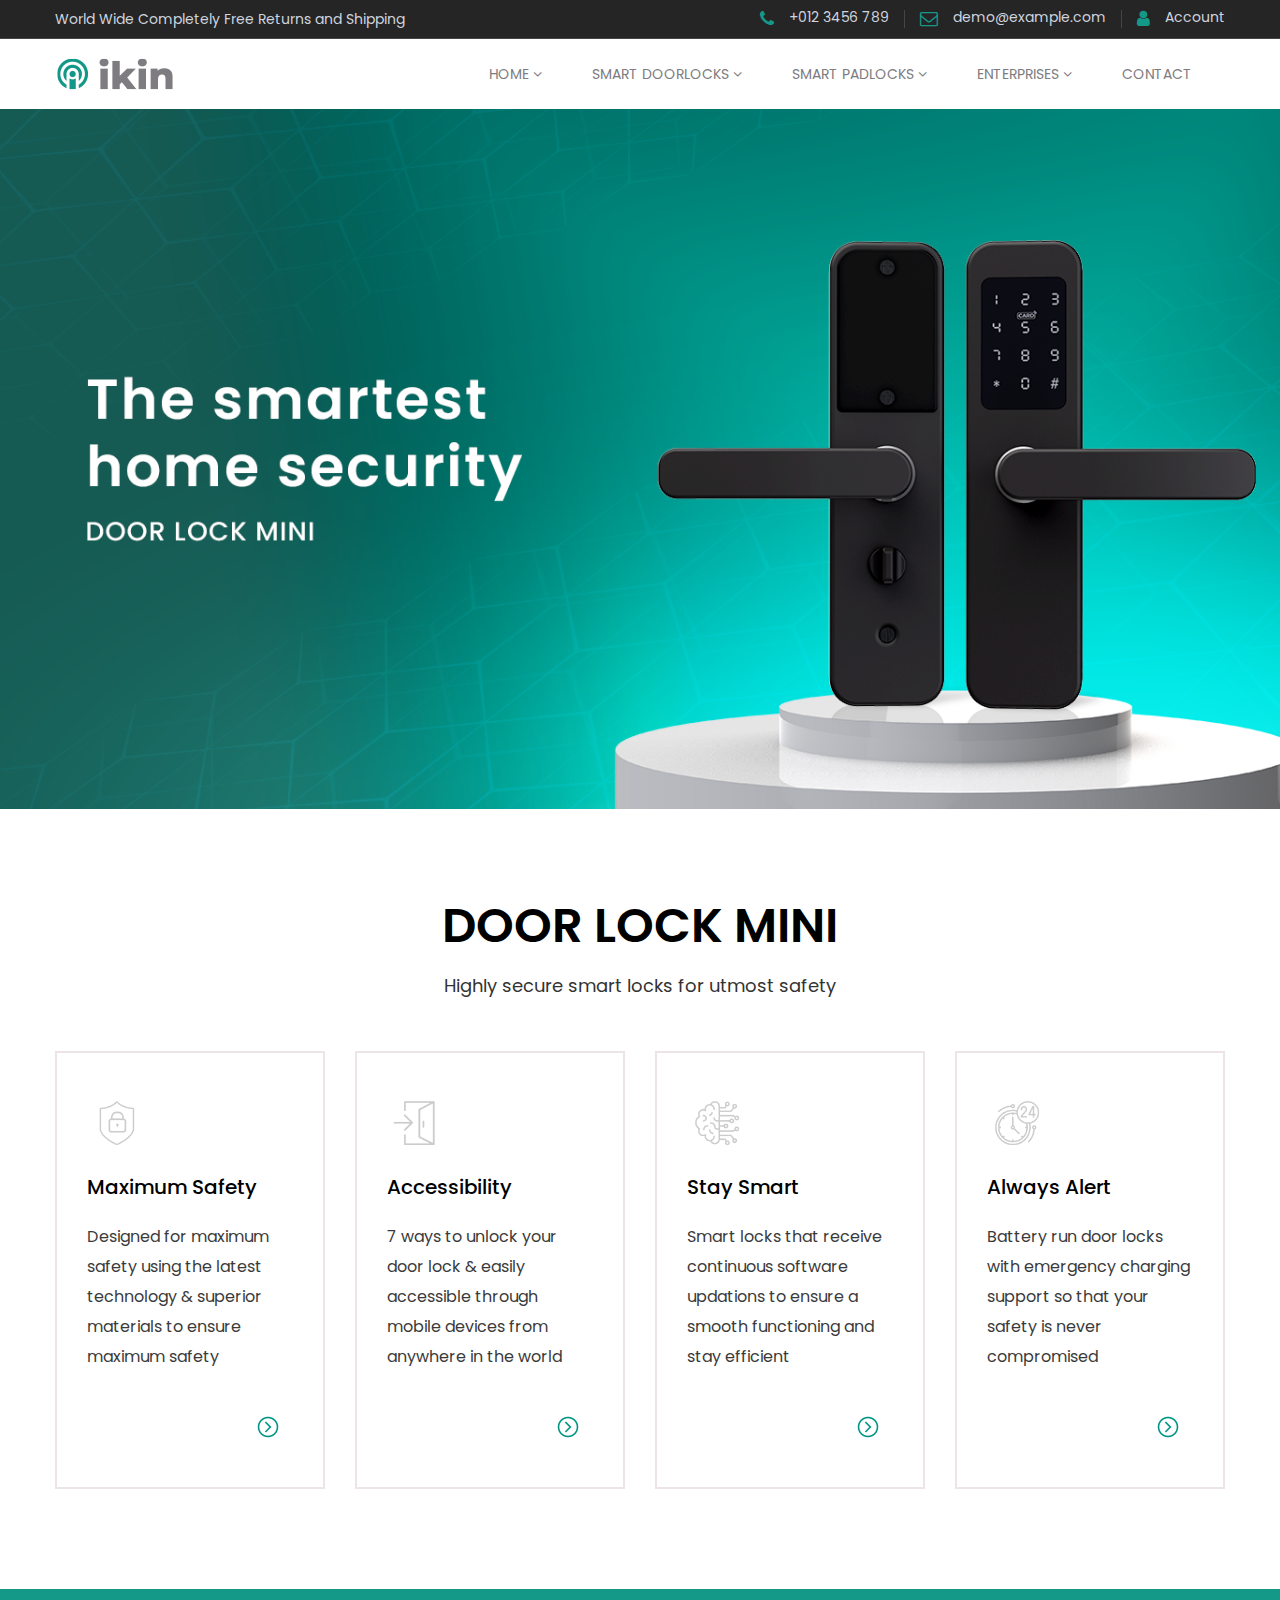
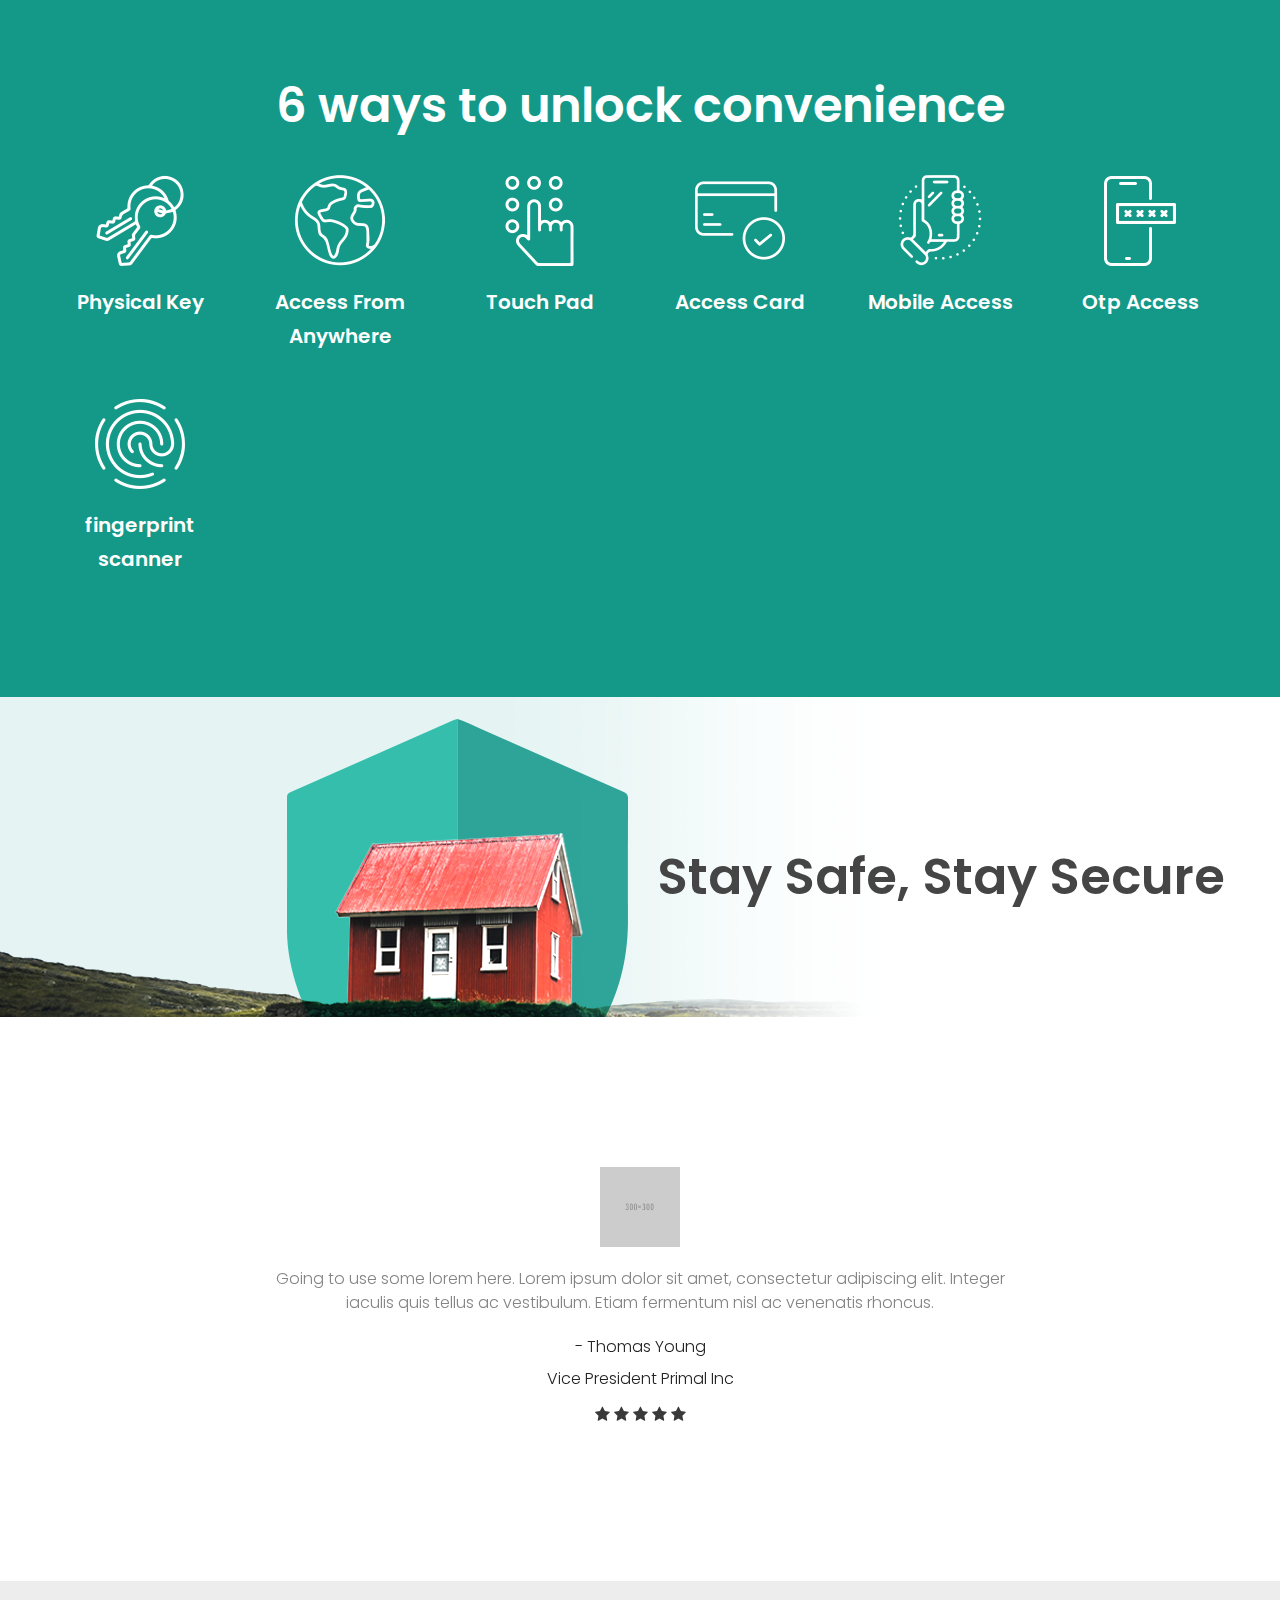
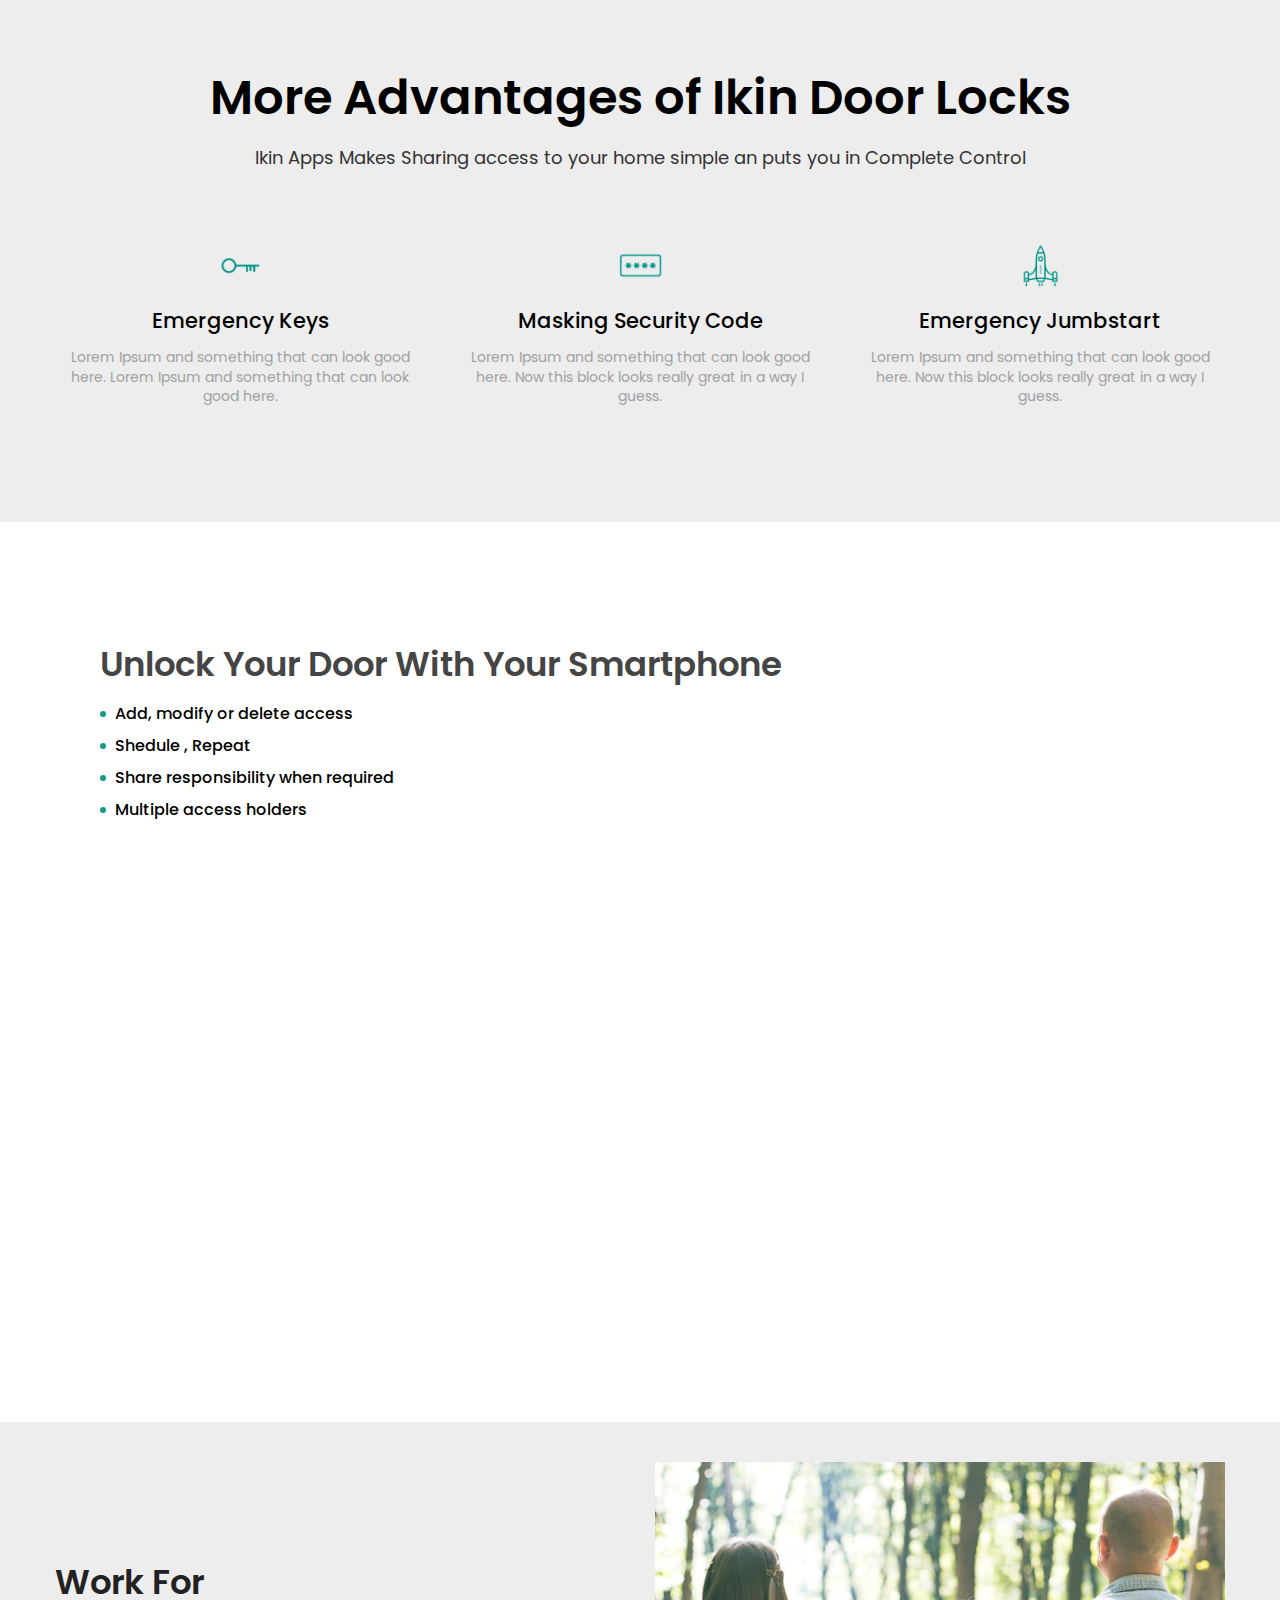
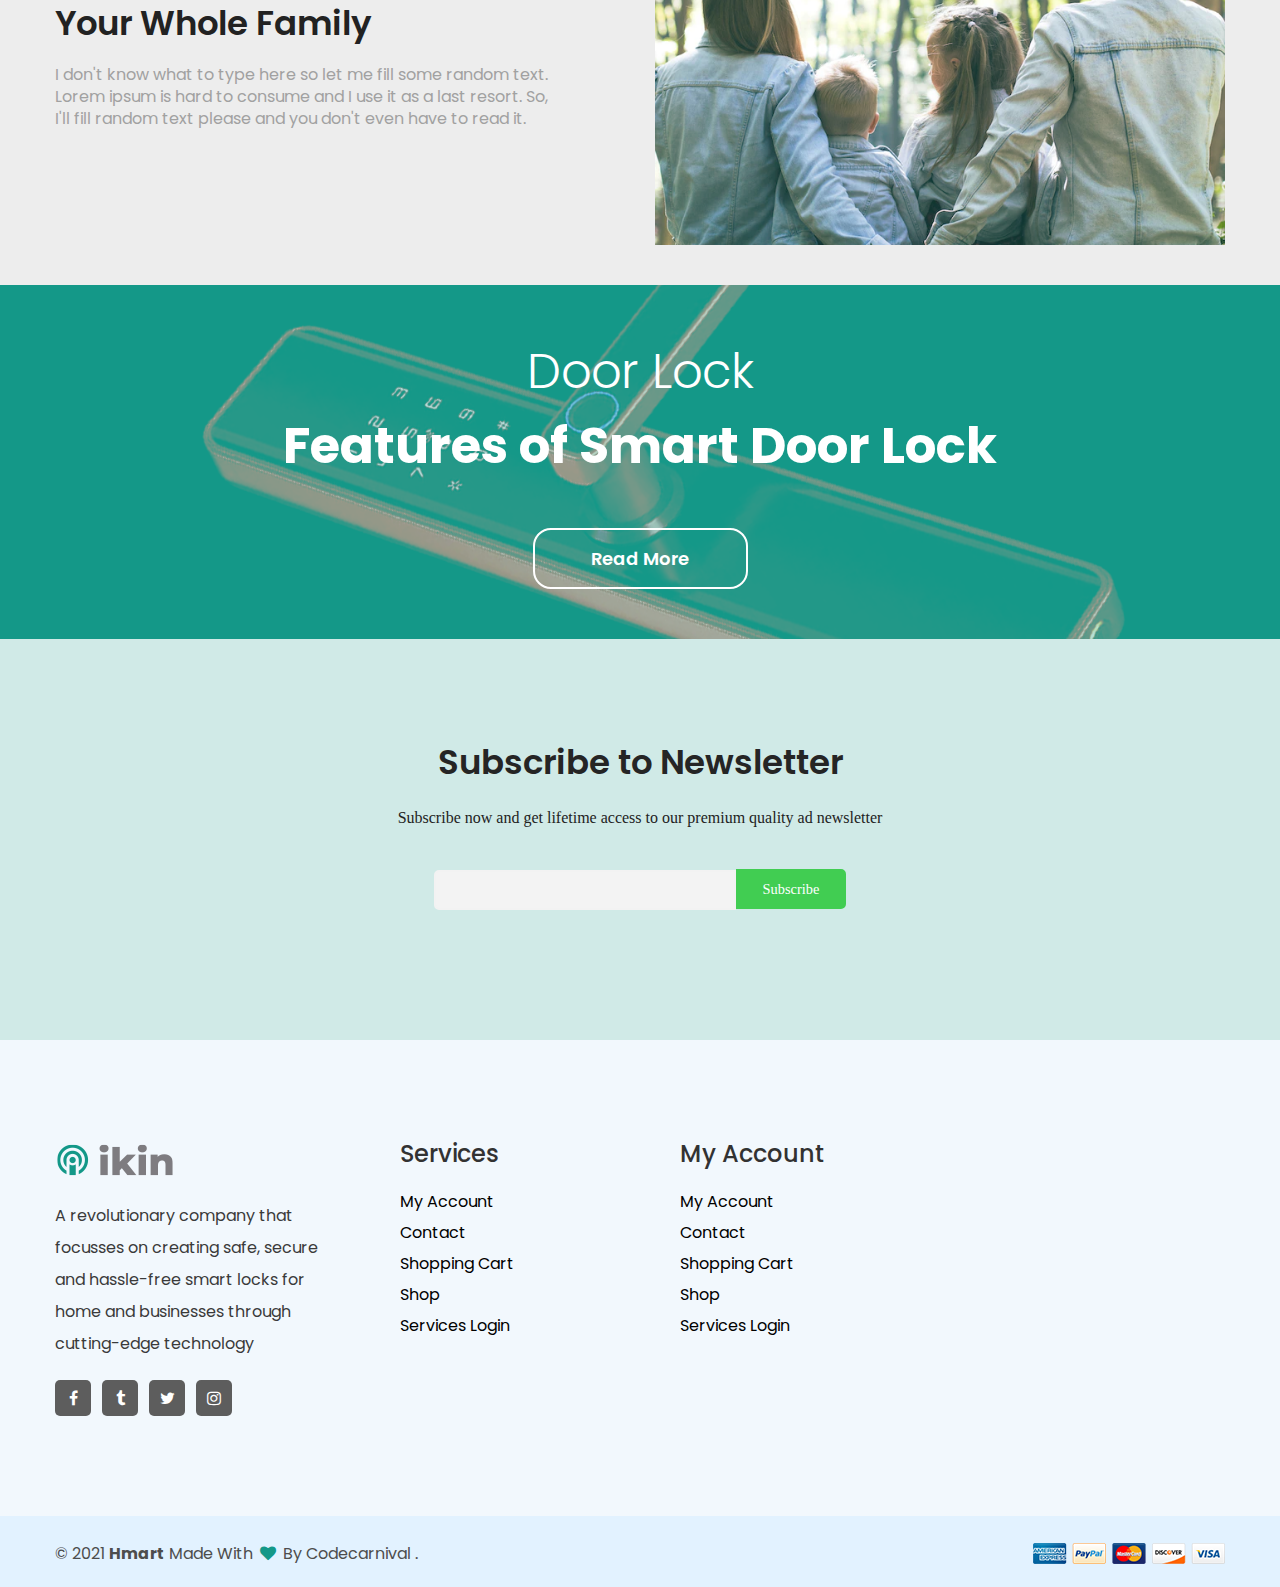
==== commit 8ff8fe50: "Add files via upload" ====
--- a/doorlock-mini.html
+++ b/doorlock-mini.html
@@ -79,7 +79,7 @@
                                                 <li><a href="index-2.html">Home 2</a></li>
                                             </ul> -->
                                         </li>
-                                        <li class="dropdown"><a href="#">SMART DOORLOCKS</a>
+                                        <li class="dropdown"><a href="#">SMART DOORLOCKS <i class="fa fa-angle-down"></i></a>
                                             <ul class="sub-menu">
                                                 <li><a href="doorlock_max.html">Doorlock Max</a></li>
                                                 <li><a href="doorlock_ultra.html">Doorlock Ultra</a></li>
@@ -171,7 +171,7 @@
                                                 </li>
                                             </ul> -->
                                         </li>
-                                        <li class="dropdown "><a href="#">ENTERPRIZES <i
+                                        <li class="dropdown "><a href="#">ENTERPRISES  <i
                                                     class="fa fa-angle-down"></i></a>
                                             <!--  <ul class="sub-menu">
                                                 <li class="dropdown position-static"><a href="blog-grid-left-sidebar.html">Blog Grid
@@ -377,7 +377,7 @@
                                
                             </ul> 
                         </li>
-                        <li><a href="#"><span class="menu-text">ENTERPRIZES</span></a>
+                        <li><a href="#"><span class="menu-text">ENTERPRISES </span></a>
                             <!--   <ul class="sub-menu">
                                 <li>
                                     <a href="#"><span class="menu-text">Shop Page</span></a>
@@ -553,7 +553,7 @@
         <!-- Feature product area End -->
 
         <!-- FEATURES STARTS -->
-        <section id="features">
+        <section id="features" class="dlock">
 
 
             <div class="container">
@@ -619,7 +619,7 @@
                             <span>Otp Access</span>
                         </div>
                     </div>
-                    <div class="d-lg-none d-md-block col-sm-4">
+                    <div class="col-xl-2 d-md-block col-sm-4">
                         <div class="features-content">
                             <div class="features-icon">
                                 <img src="assets/images/Finger-Print-icon.png" alt="">
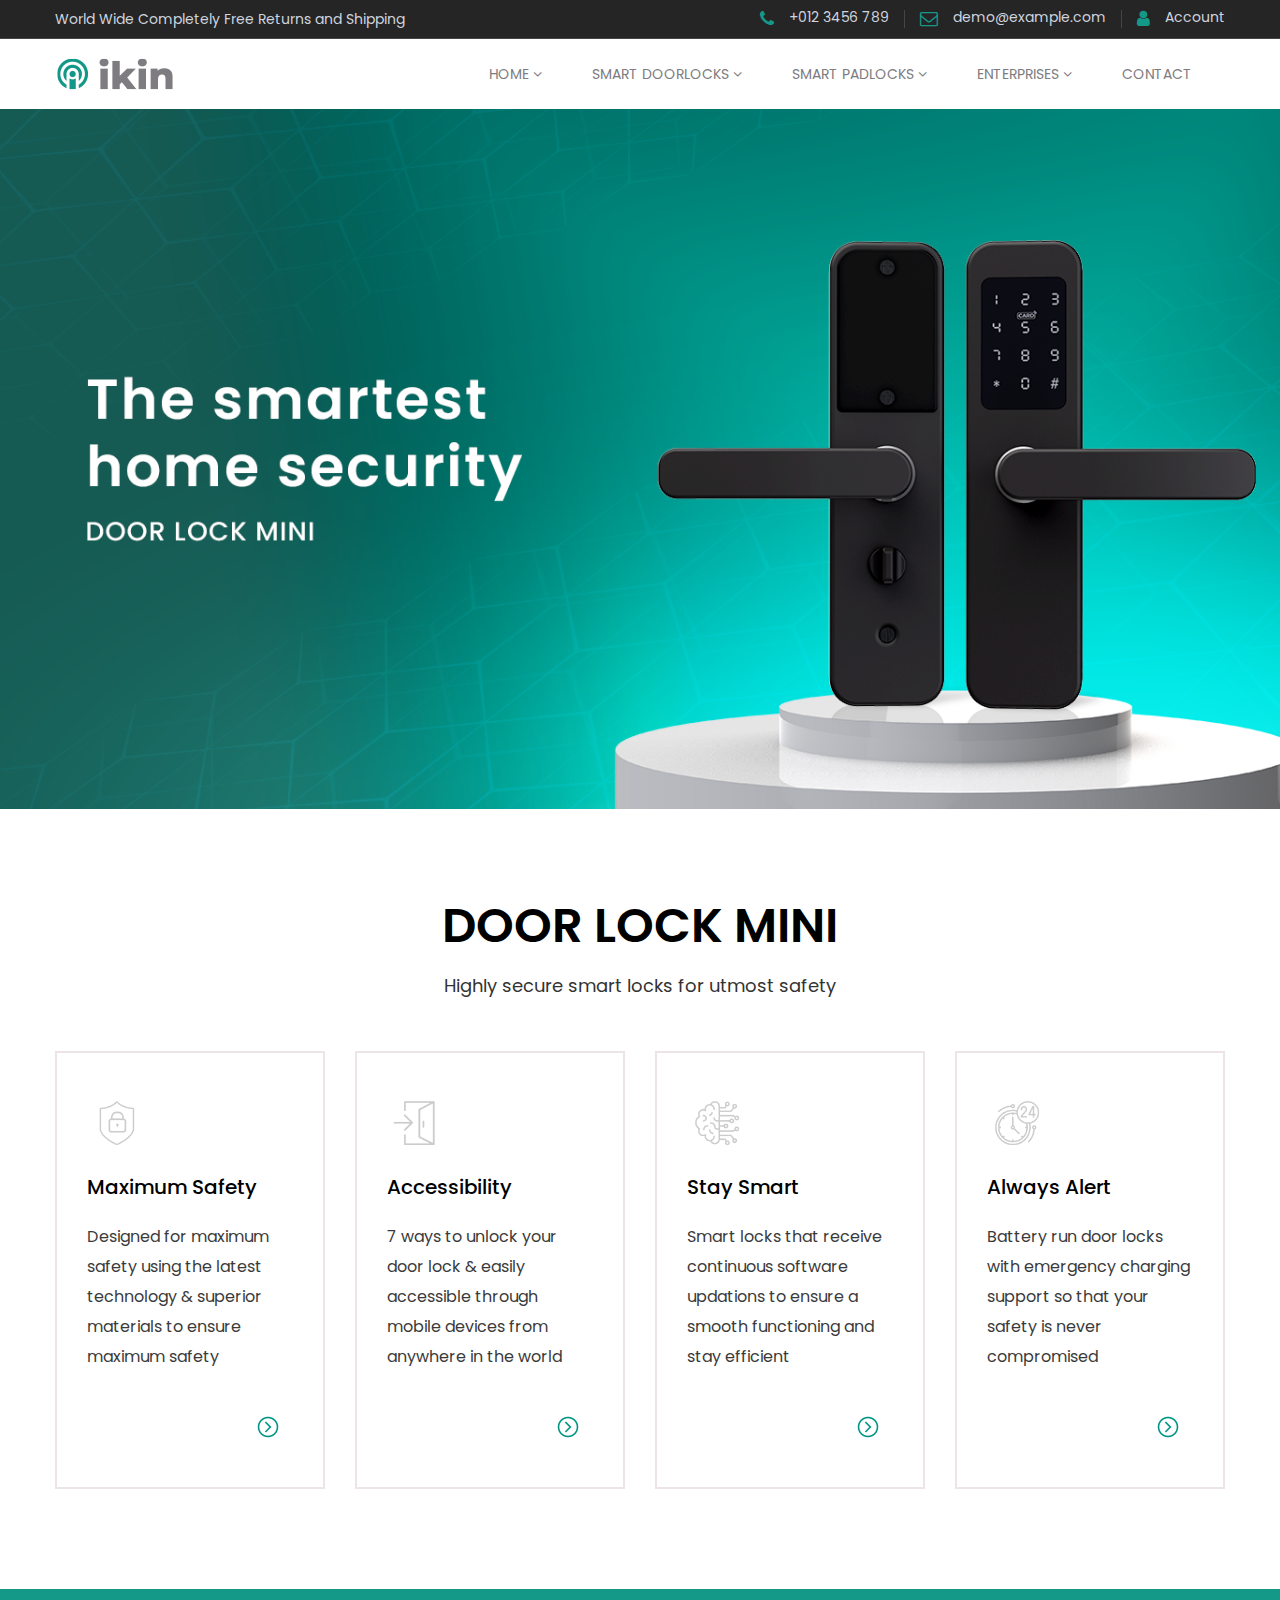
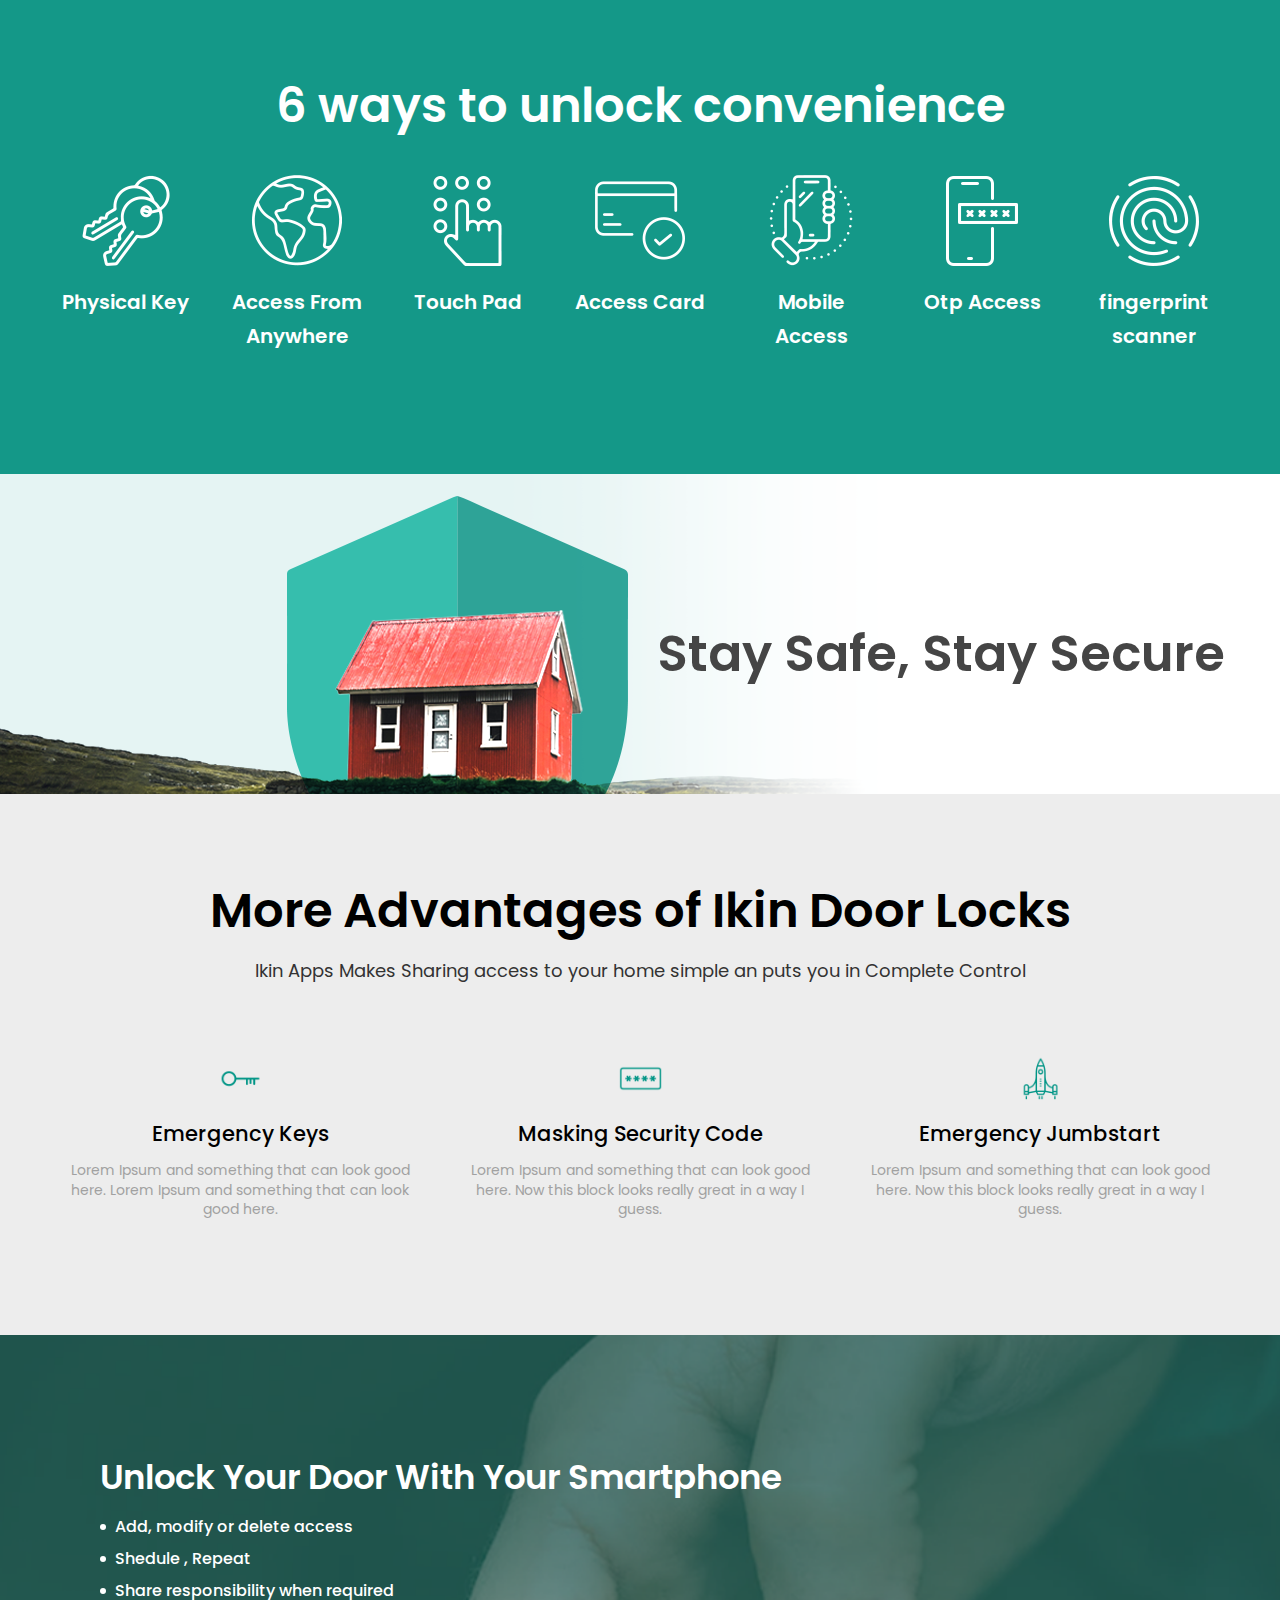
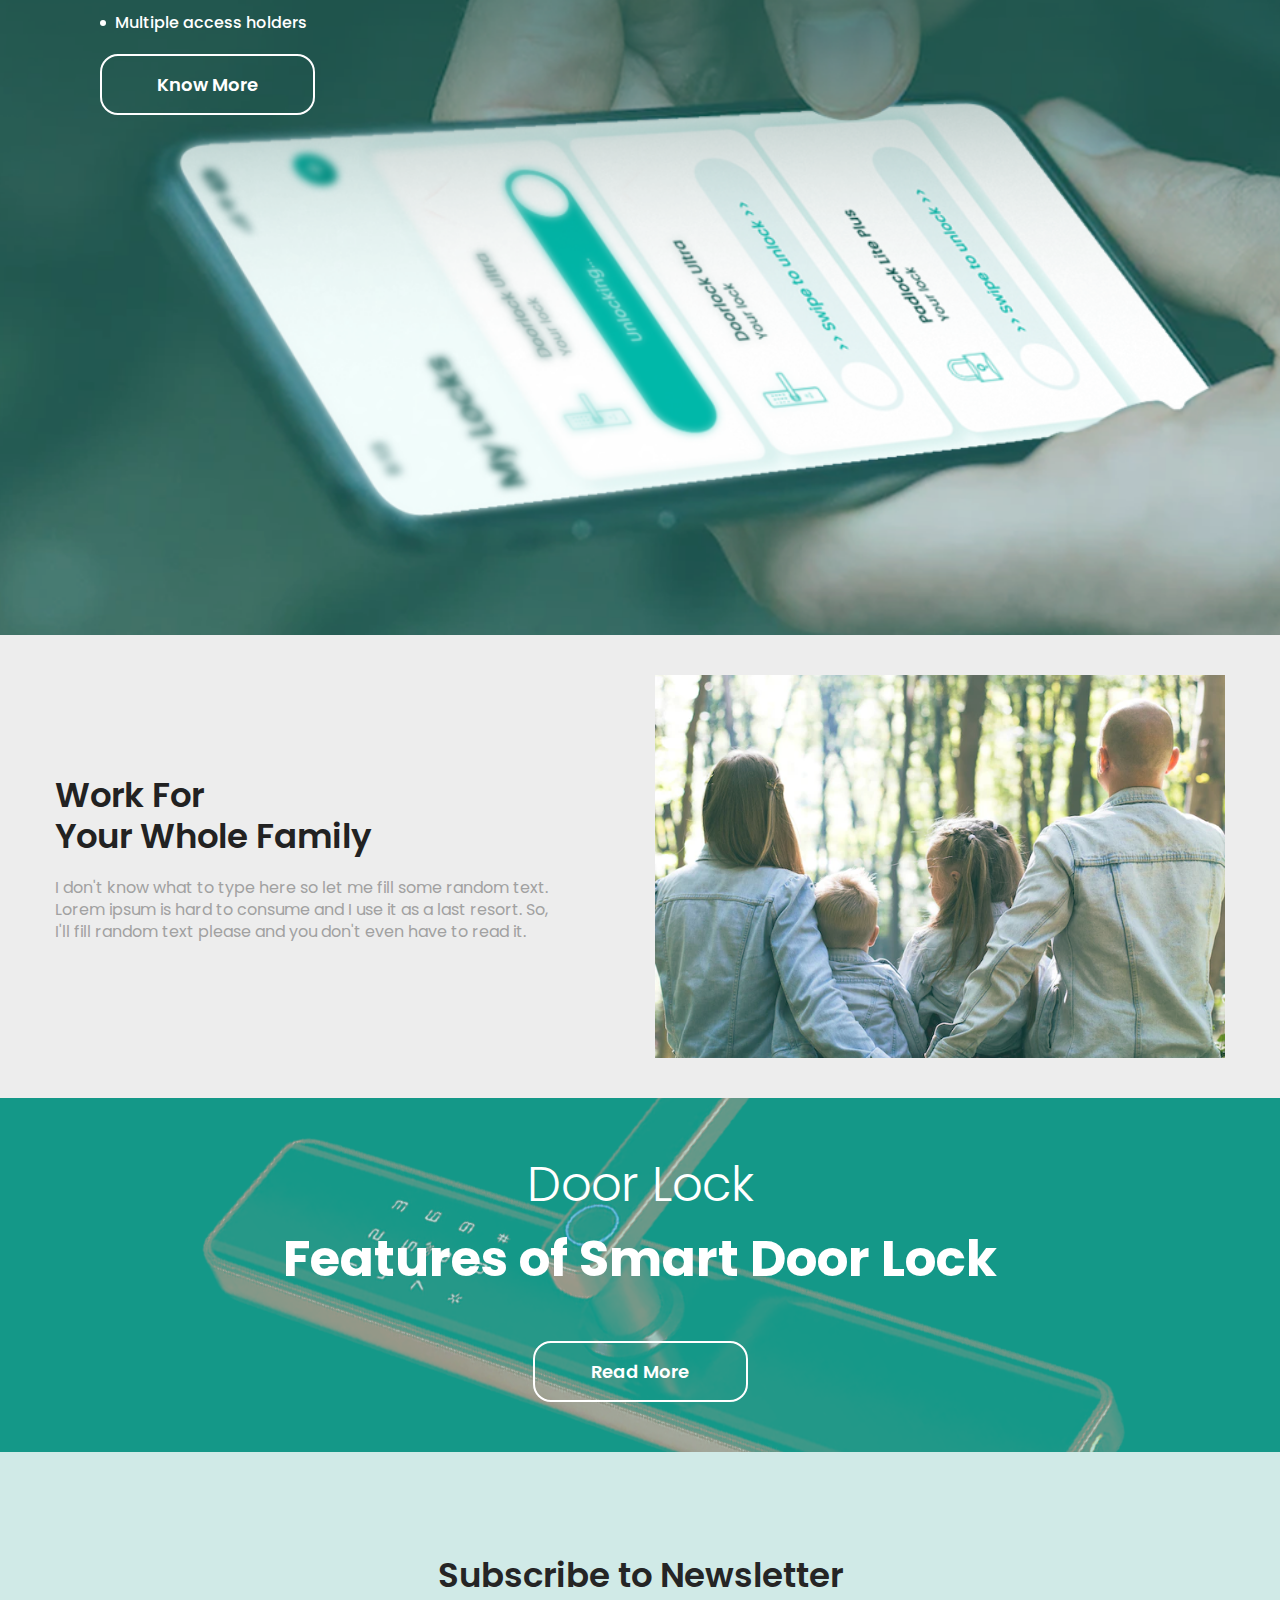
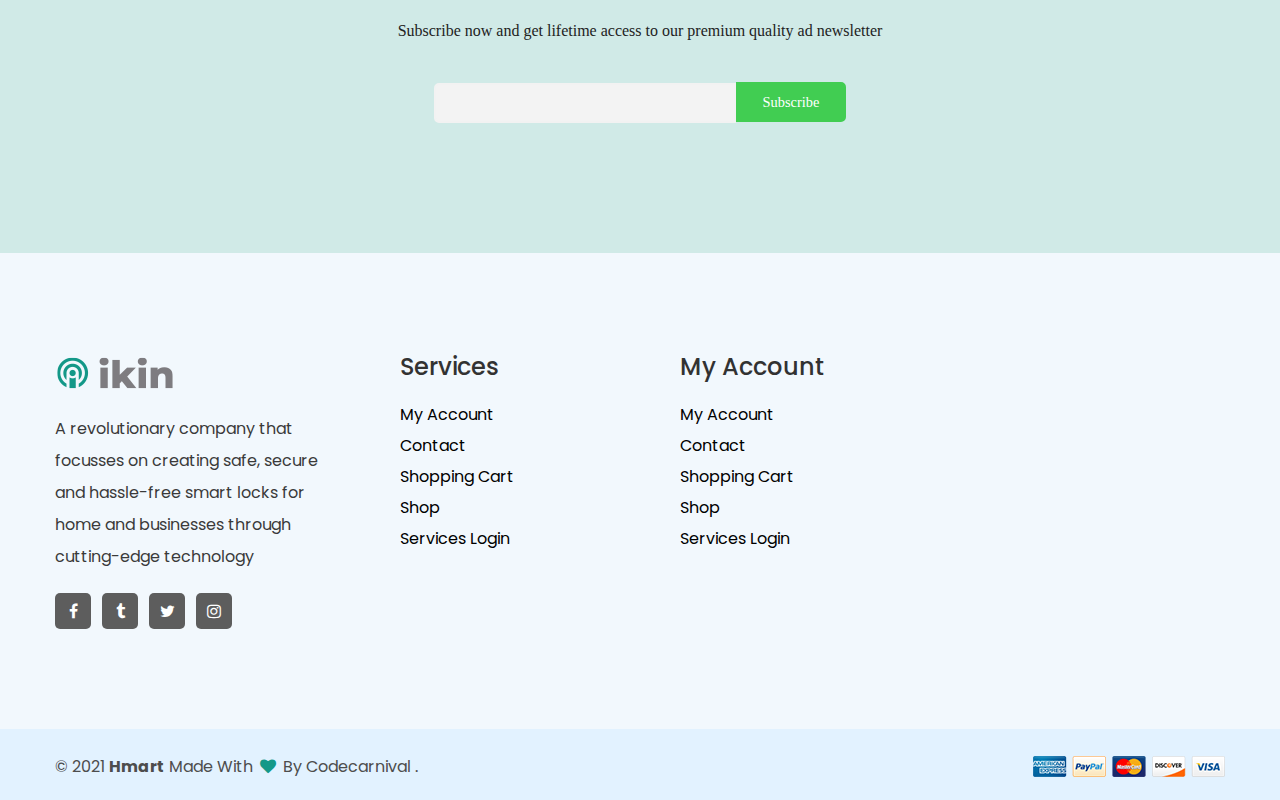
==== commit bc782ec7: "Add files via upload" ====
--- a/doorlock-mini.html
+++ b/doorlock-mini.html
@@ -642,7 +642,7 @@
             </div>
         </div>
 
-        <div id="reviews" class="review-section">
+        <!-- <div id="reviews" class="review-section">
             <div class="container">
                 <div class="row">
                     <div class="col-sm-8 offset-sm-2">
@@ -696,7 +696,7 @@
                     </div>
                 </div>
             </div>
-        </div>
+        </div> -->
 
         <!-- Feature product area start -->
         <div id="services" class="pi-points gray-bg pt-100px pb-100px">
--- a/assets/css/style.css
+++ b/assets/css/style.css
@@ -816,7 +816,7 @@
   padding: 12px 0px 12px 20px;
   font-weight: 400;
   font-size: 14px;
-  color: #2d2d2d;
+  color: #2d2d2d !important;
   text-transform: capitalize;
 }
 header .main-menu ul li.dropdown ul li a:hover {
@@ -1774,6 +1774,12 @@
 }
 .padliteplus{
   background-image: url(../images/Product_Banner-Padlock_Lite_Plus.png)!important;
+}
+@media (min-width: 1200px)
+{
+  .dlock .col-xl-2 { 
+  width: 14.28% !important;
+}
 }
 .doorlockmax{
   background-image: url(../images/Product_Banner-Max.png)!important;
@@ -5602,7 +5608,7 @@
 }
 .product-feature ul li {
   font-size: 16px;
-  color: #000000;
+  color: #fff;
   font-weight: 500;
   position: relative;
   padding-left: 15px;
@@ -5627,7 +5633,7 @@
   width: 6px;
   height: 6px;
   content: "";
-  background-color: #149888;
+  background-color: #fff;
   border-radius: 50%;
   -webkit-transform: translateY(-50%);
           transform: translateY(-50%);
@@ -10644,9 +10650,10 @@
 		flex-direction: row;
 	}
 
-	.flex-split .f-left h2 {
-		font-size: 34px;
-	}
+  .flex-split .f-left h2 {
+    font-size: 34px;
+    color: #fff;
+}
 
 	.flex-split .f-left {
 		padding: 80px 100px;
@@ -11222,3 +11229,9 @@
   visibility: visible;
   transform: scale(1);
 }
+#promosec {
+background-image: url(../images/Unlock-with-mobile.png);
+background-size: cover;
+background-position: center center;
+background-repeat: no-repeat;
+}
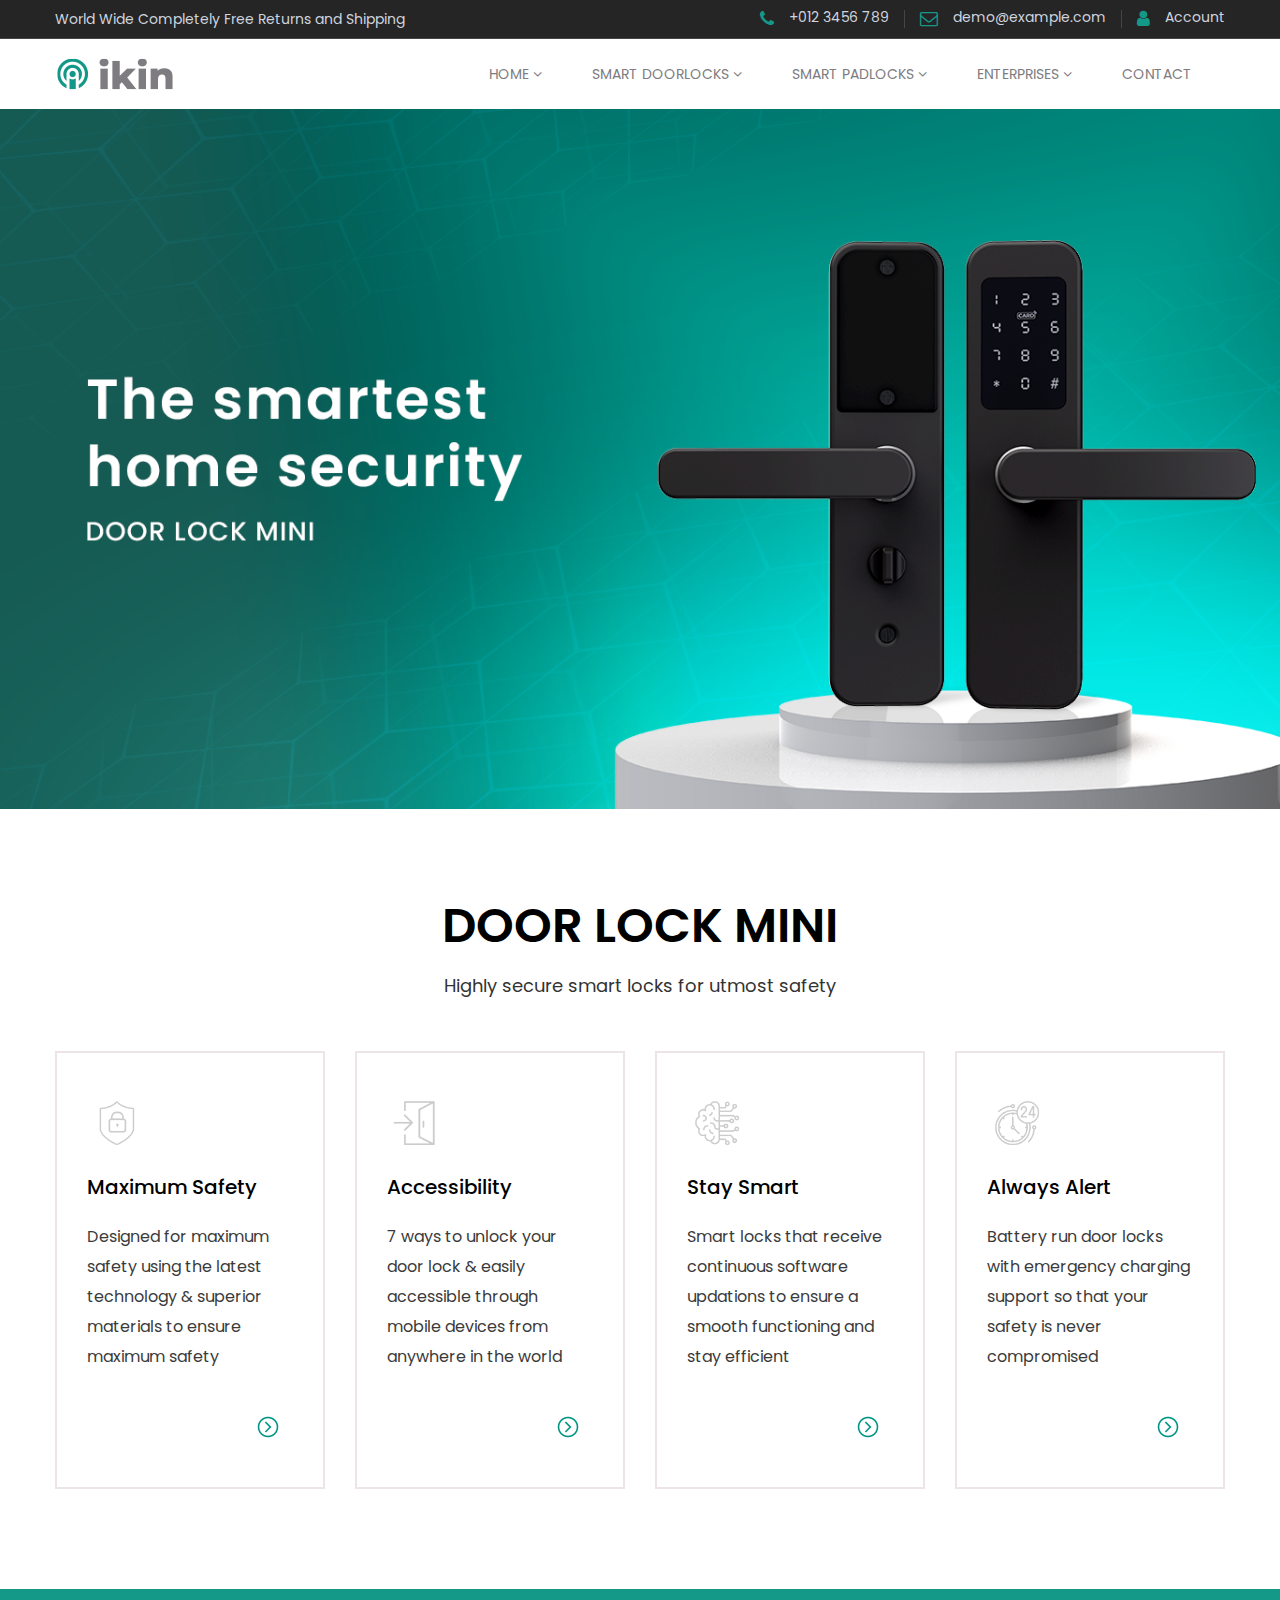
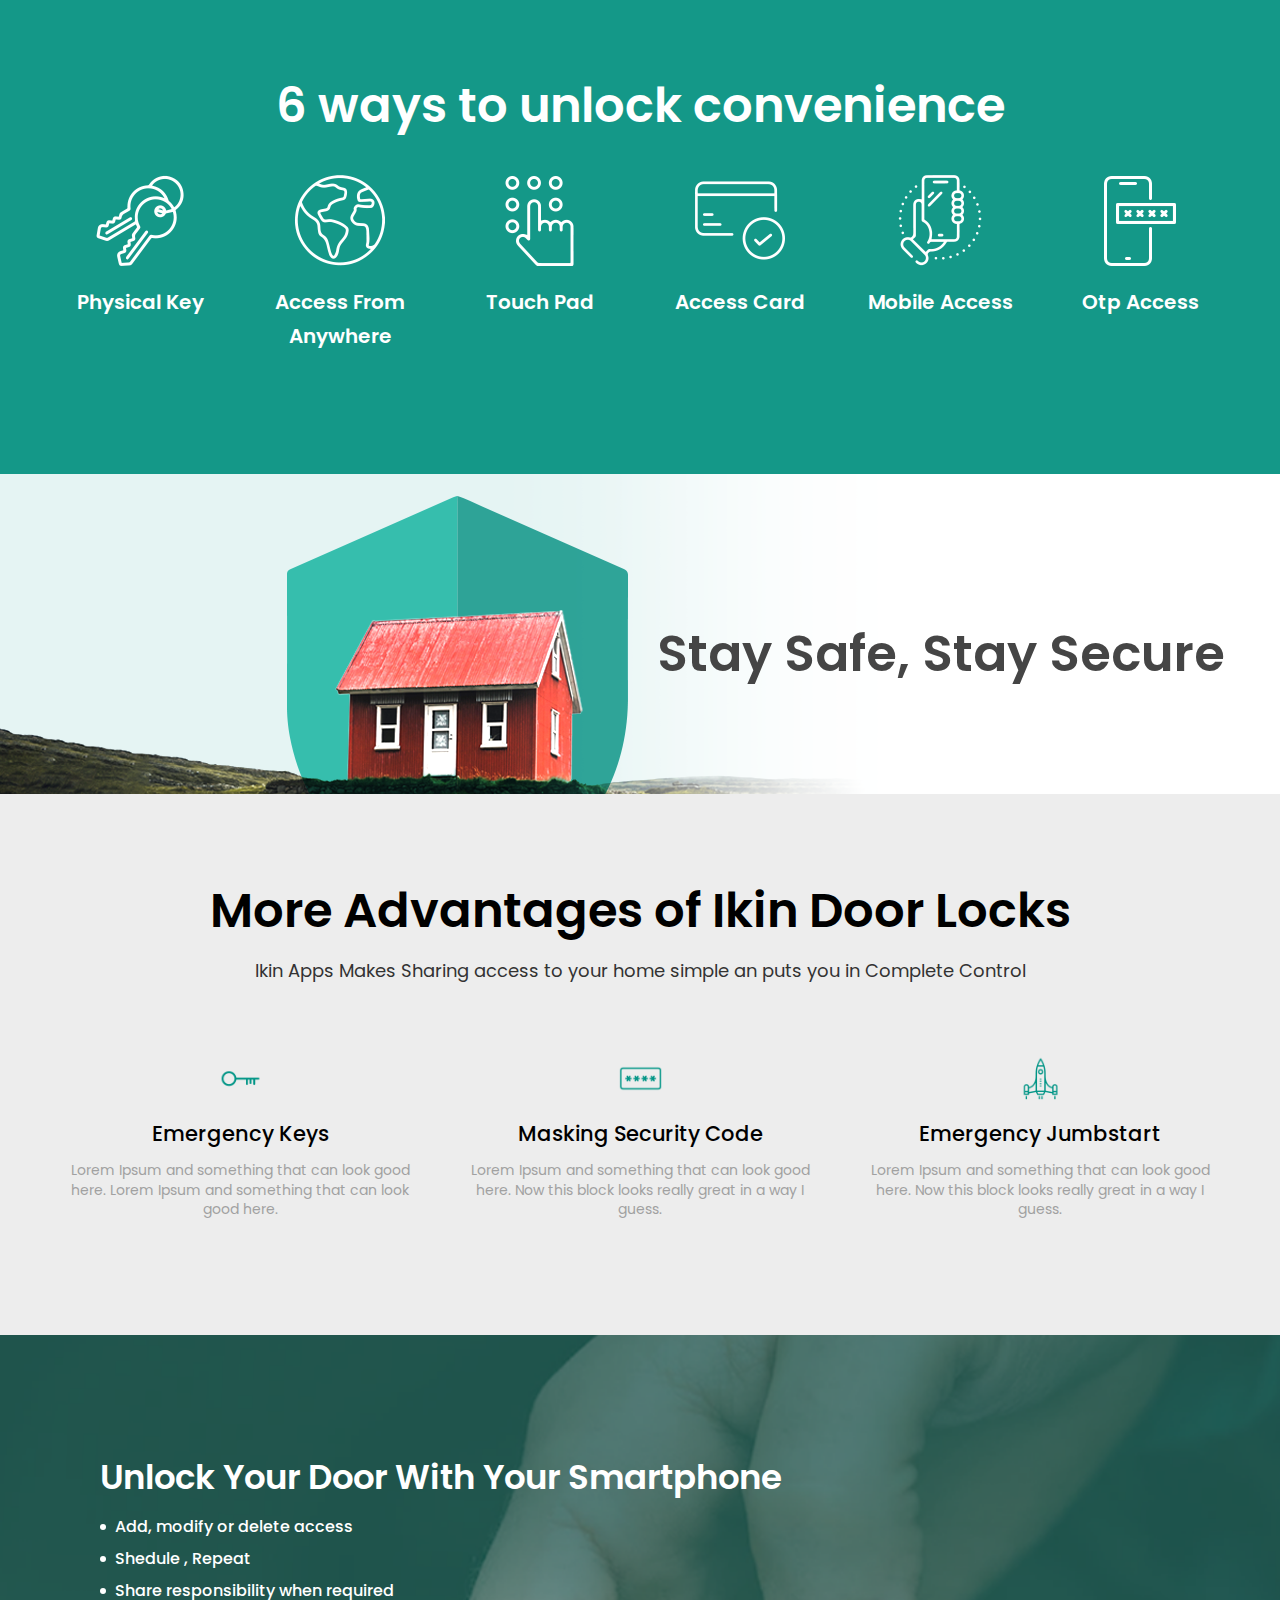
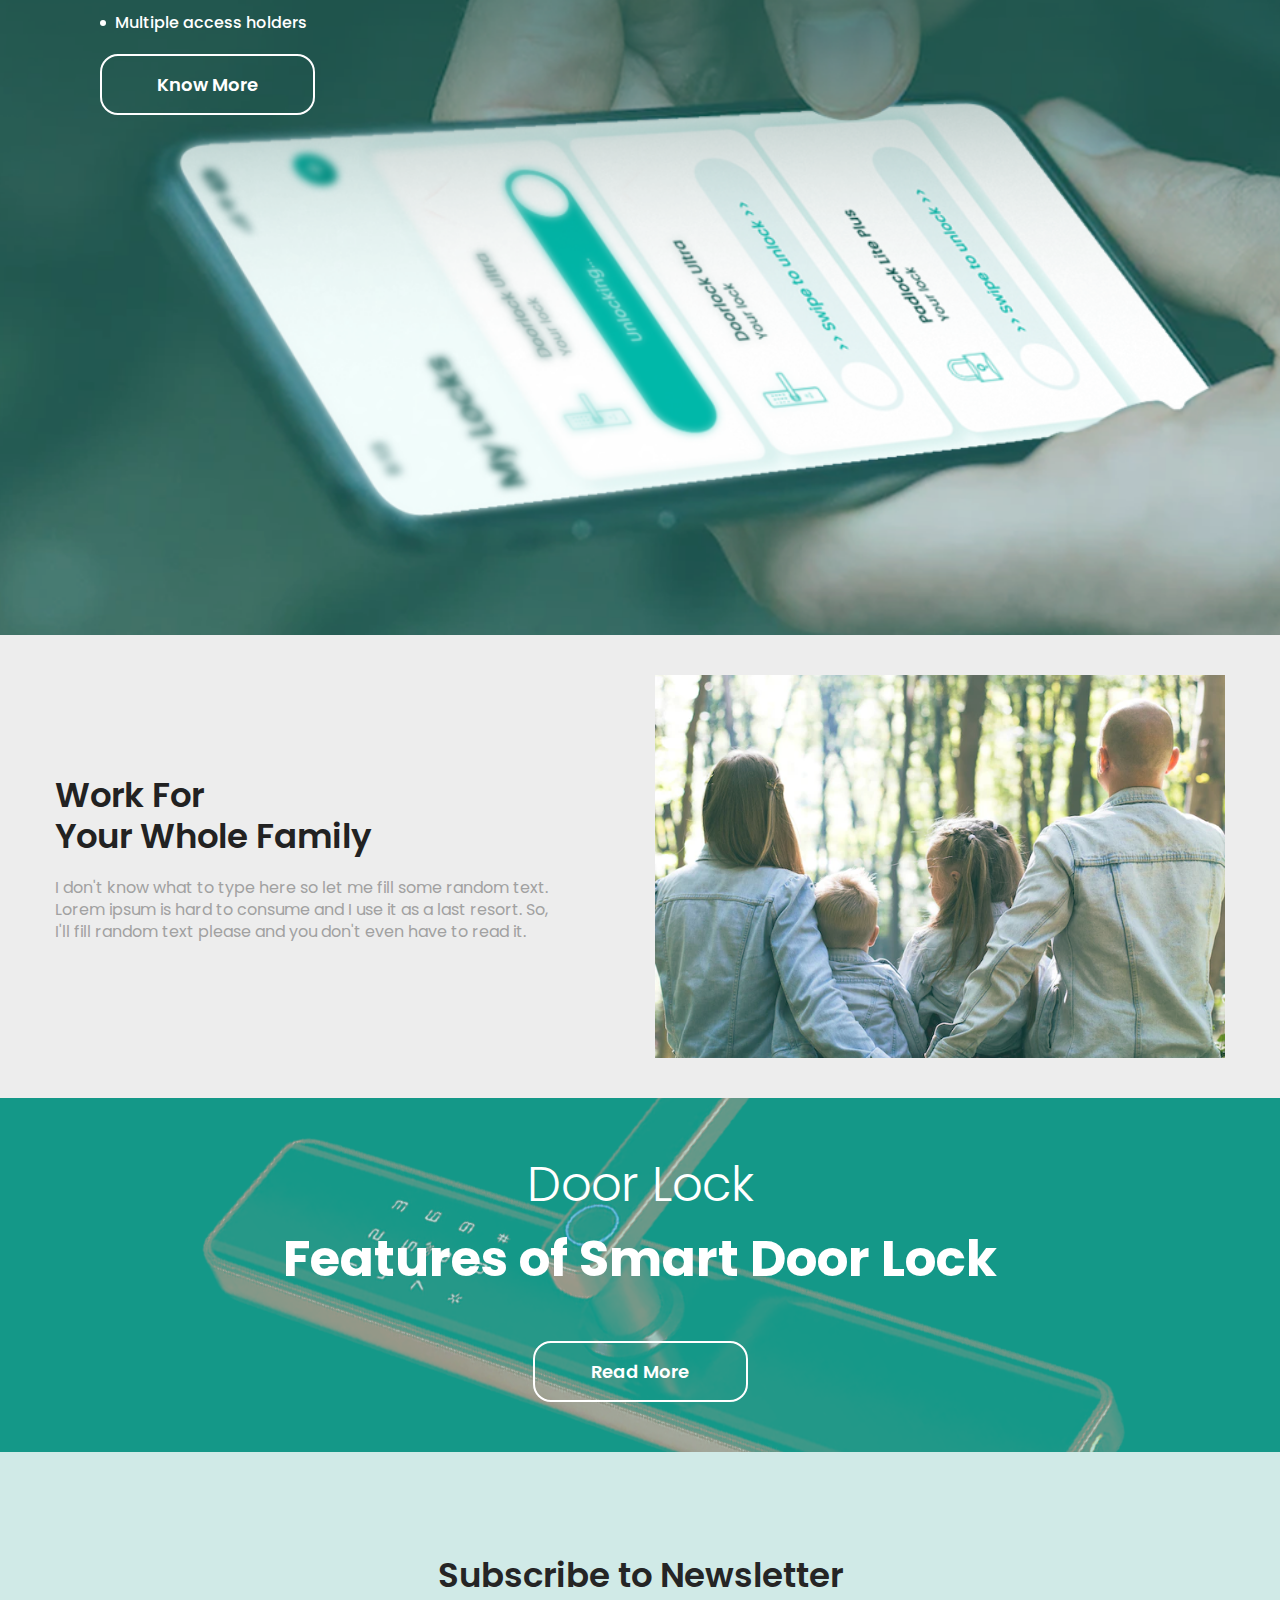
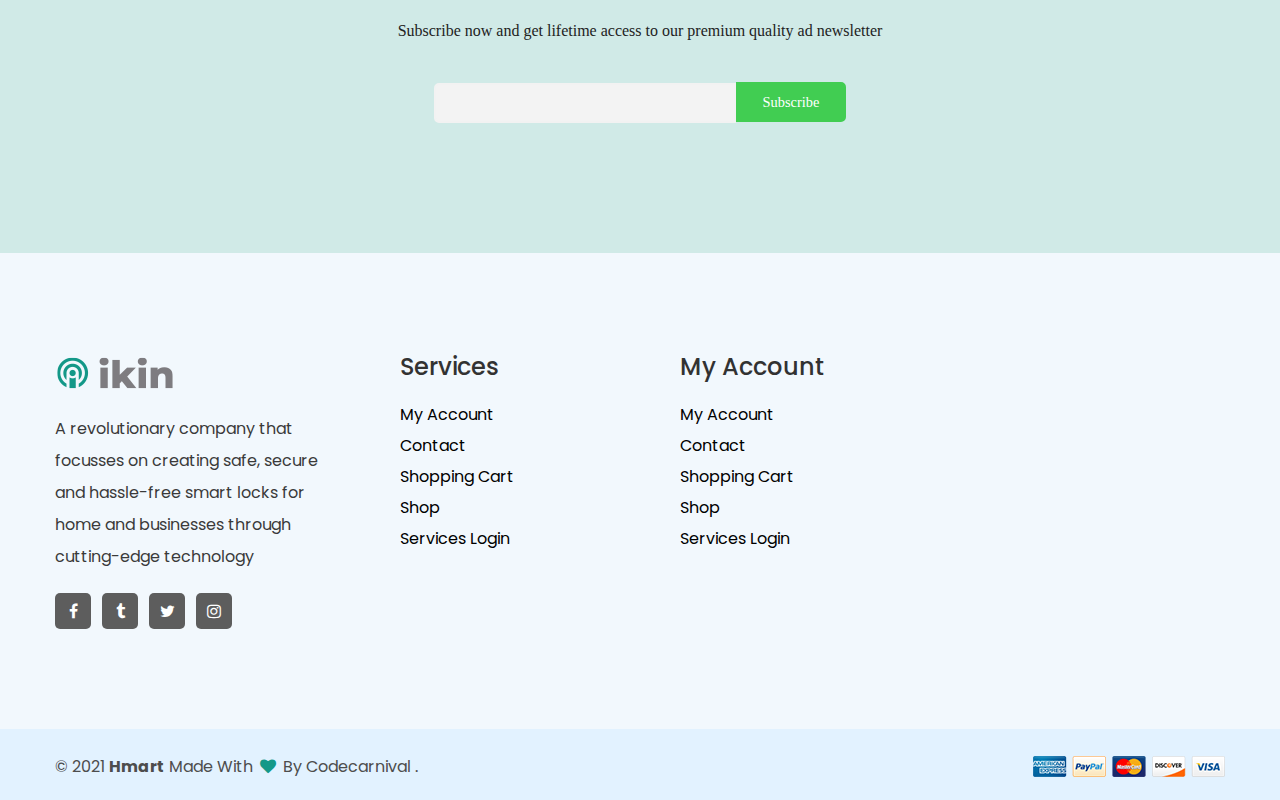
==== commit d9ddc7b5: "Add files via upload" ====
--- a/doorlock-mini.html
+++ b/doorlock-mini.html
@@ -553,7 +553,7 @@
         <!-- Feature product area End -->
 
         <!-- FEATURES STARTS -->
-        <section id="features" class="dlock">
+        <section id="features">
 
 
             <div class="container">
@@ -619,14 +619,7 @@
                             <span>Otp Access</span>
                         </div>
                     </div>
-                    <div class="col-xl-2 d-md-block col-sm-4">
-                        <div class="features-content">
-                            <div class="features-icon">
-                                <img src="assets/images/Finger-Print-icon.png" alt="">
-                            </div>
-                            <span>fingerprint scanner</span>
-                        </div>
-                    </div>
+                 
                 </div>
             </div>
         </section>
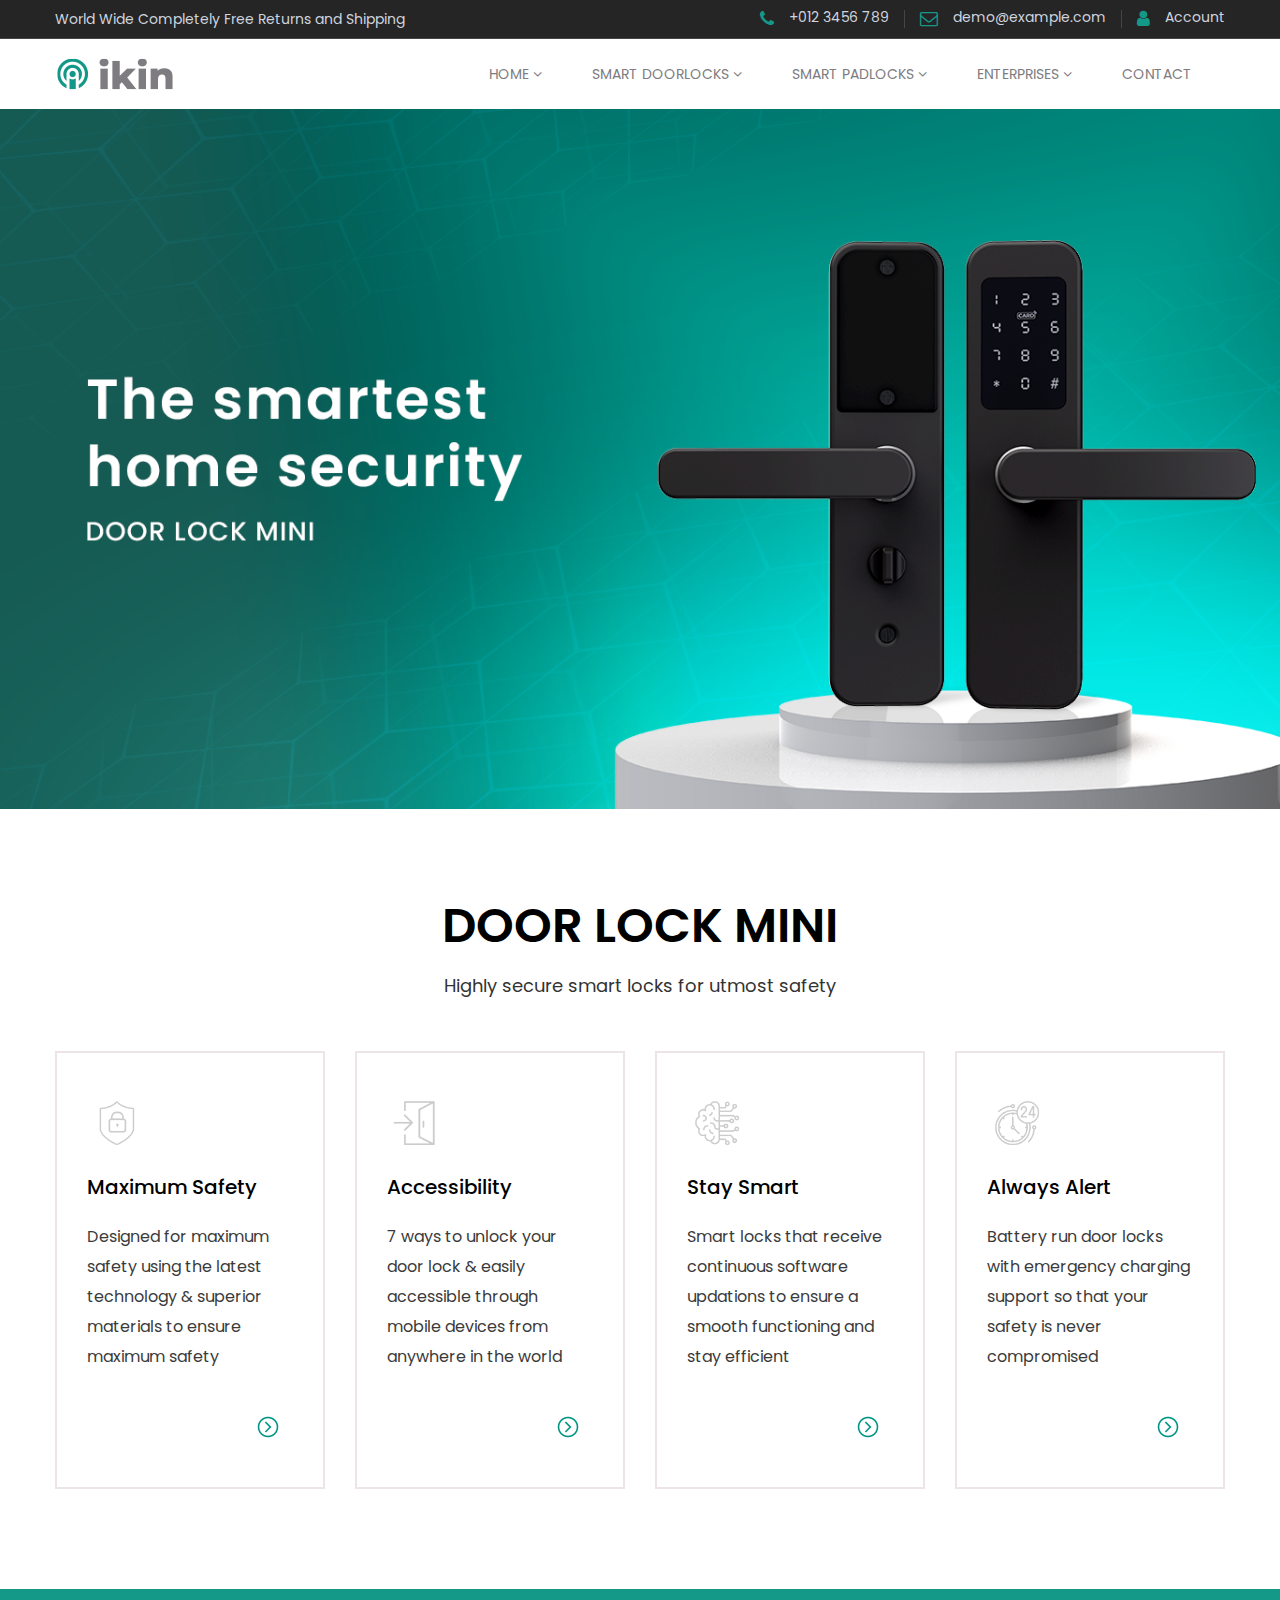
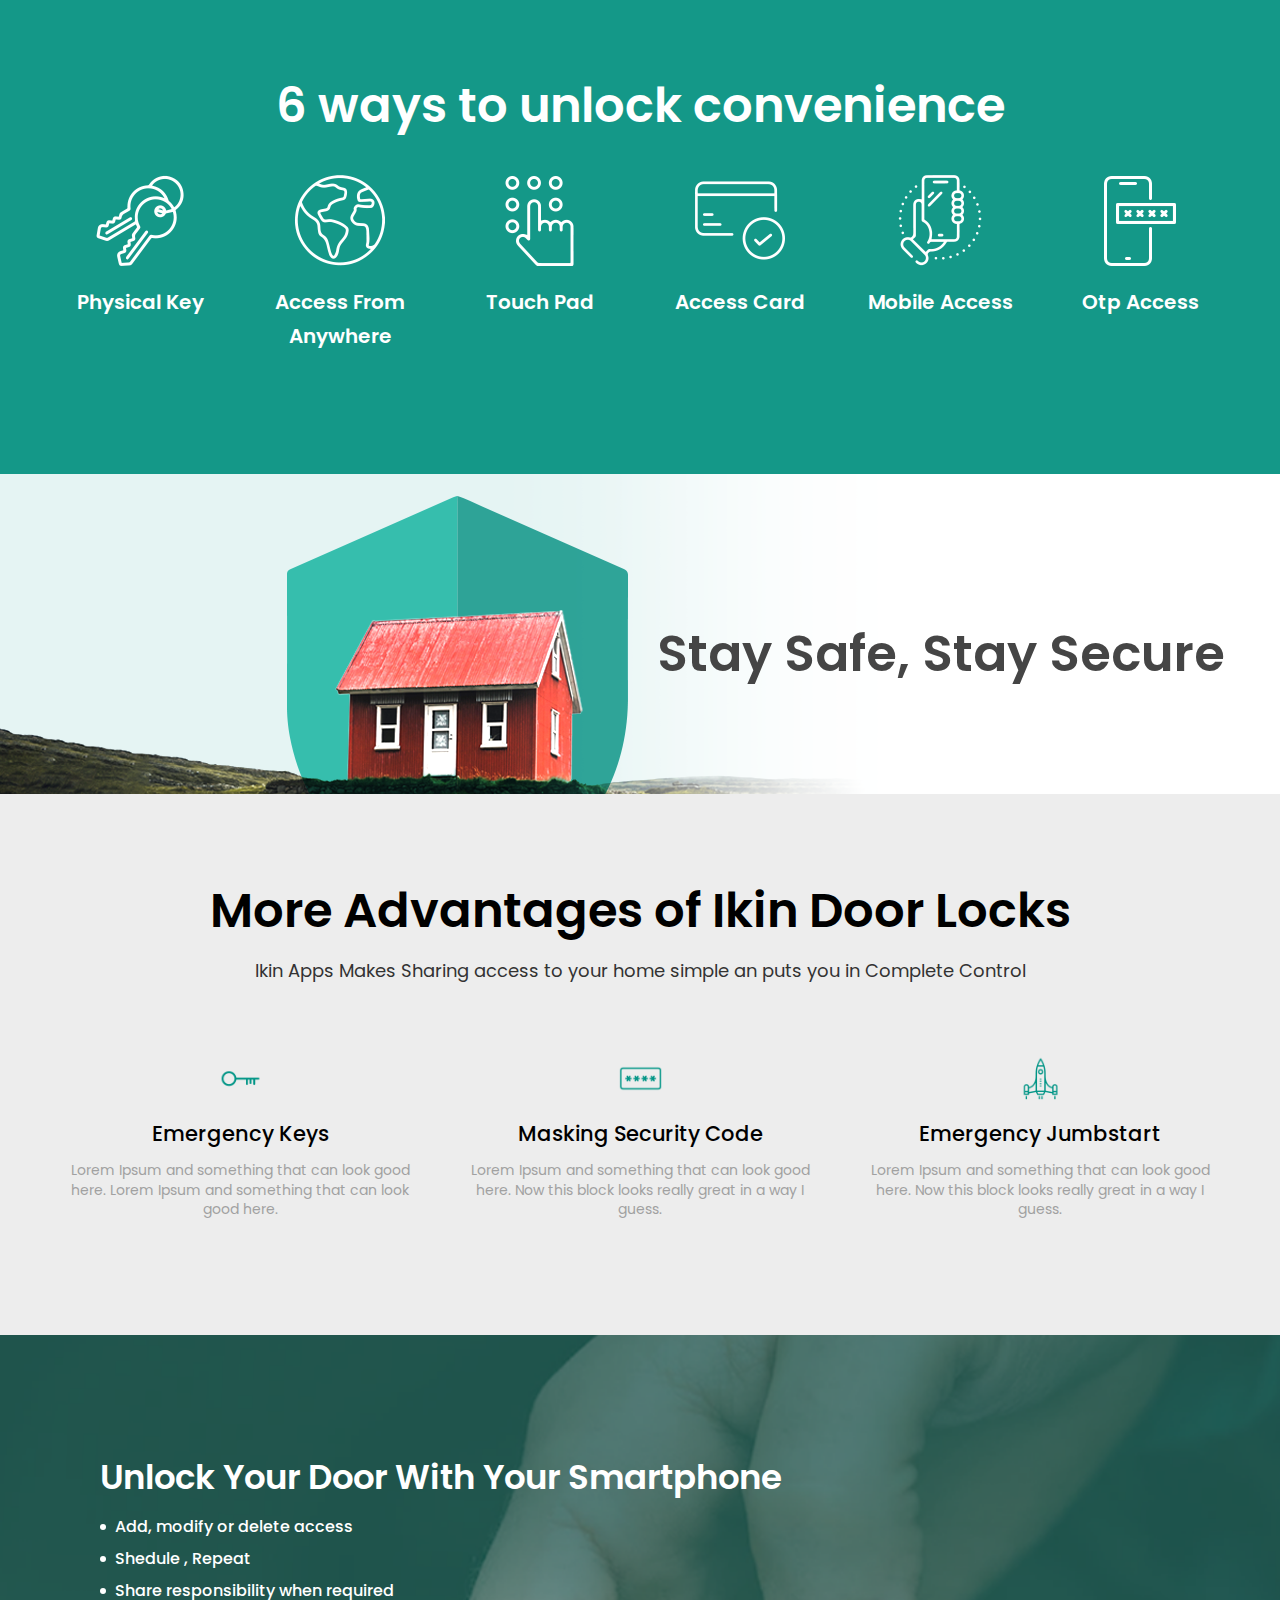
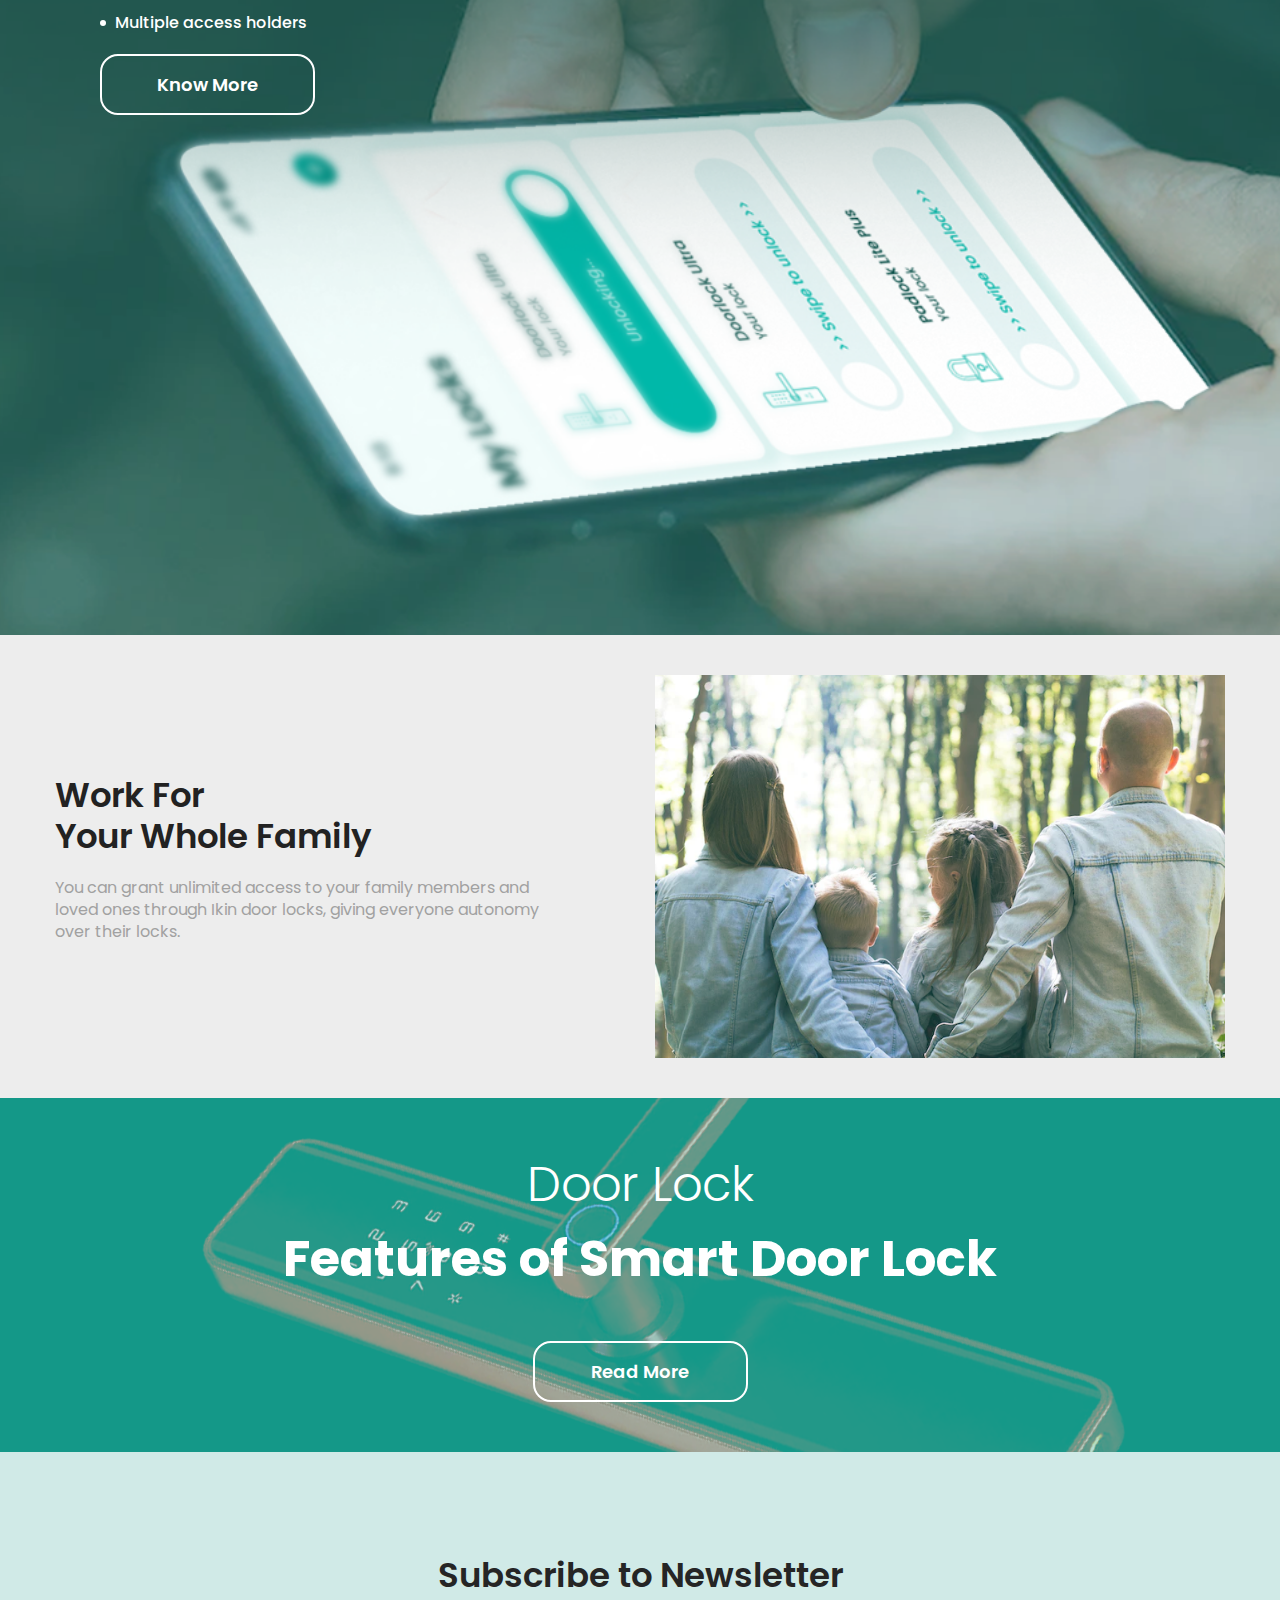
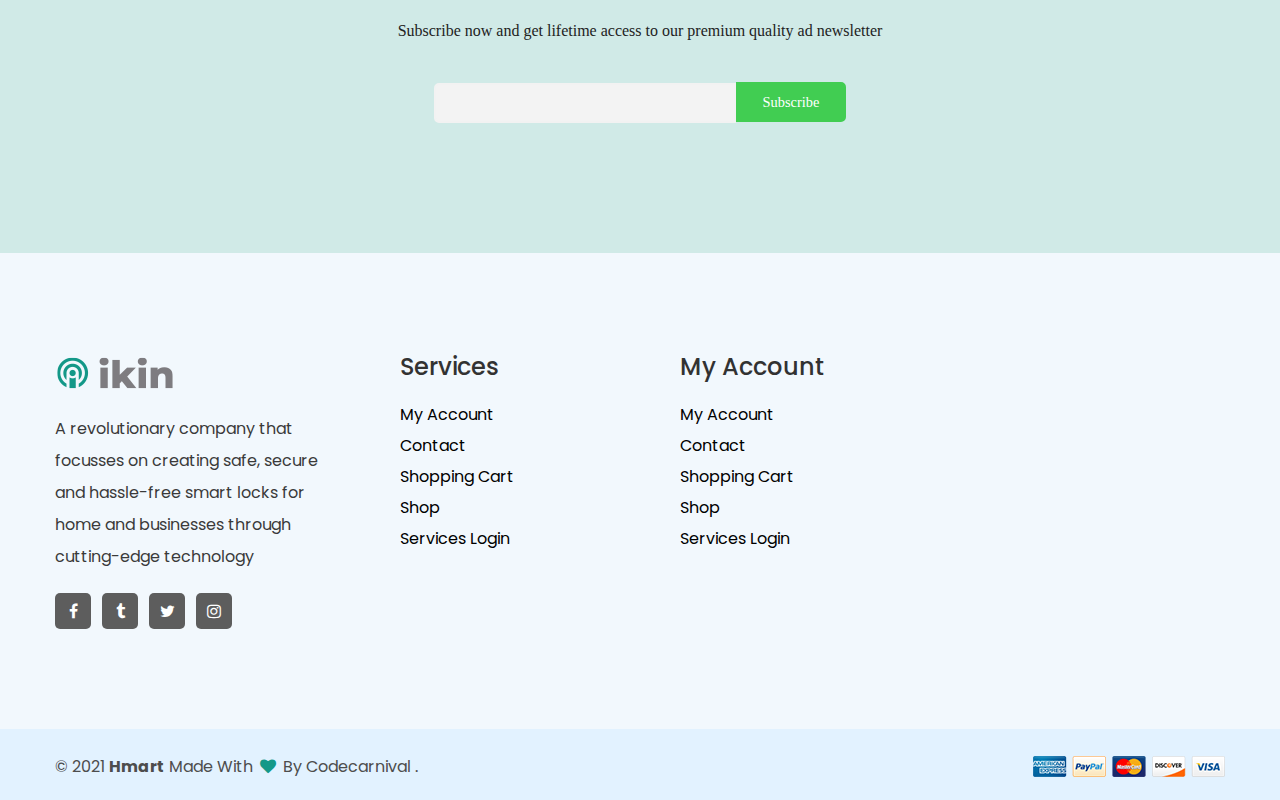
==== commit d49eb70d: "Add files via upload" ====
--- a/doorlock-mini.html
+++ b/doorlock-mini.html
@@ -775,10 +775,7 @@
                     <div class="col-sm-6">
                         <div class="features-text wow fadeInDown">
                             <h2>Work For <br> Your Whole Family</h2>
-                            <p>I don't know what to type here so let me fill some random text. Lorem ipsum is hard to
-                                consume and I use it as a last resort. So, I'll fill random text please and you don't
-                                even
-                                have to read it.</p>
+                            <p>You can grant unlimited access to your family members and loved ones through Ikin door locks, giving everyone autonomy over their locks.</p>
                         </div>
                     </div>
                     <div class="col-sm-6">
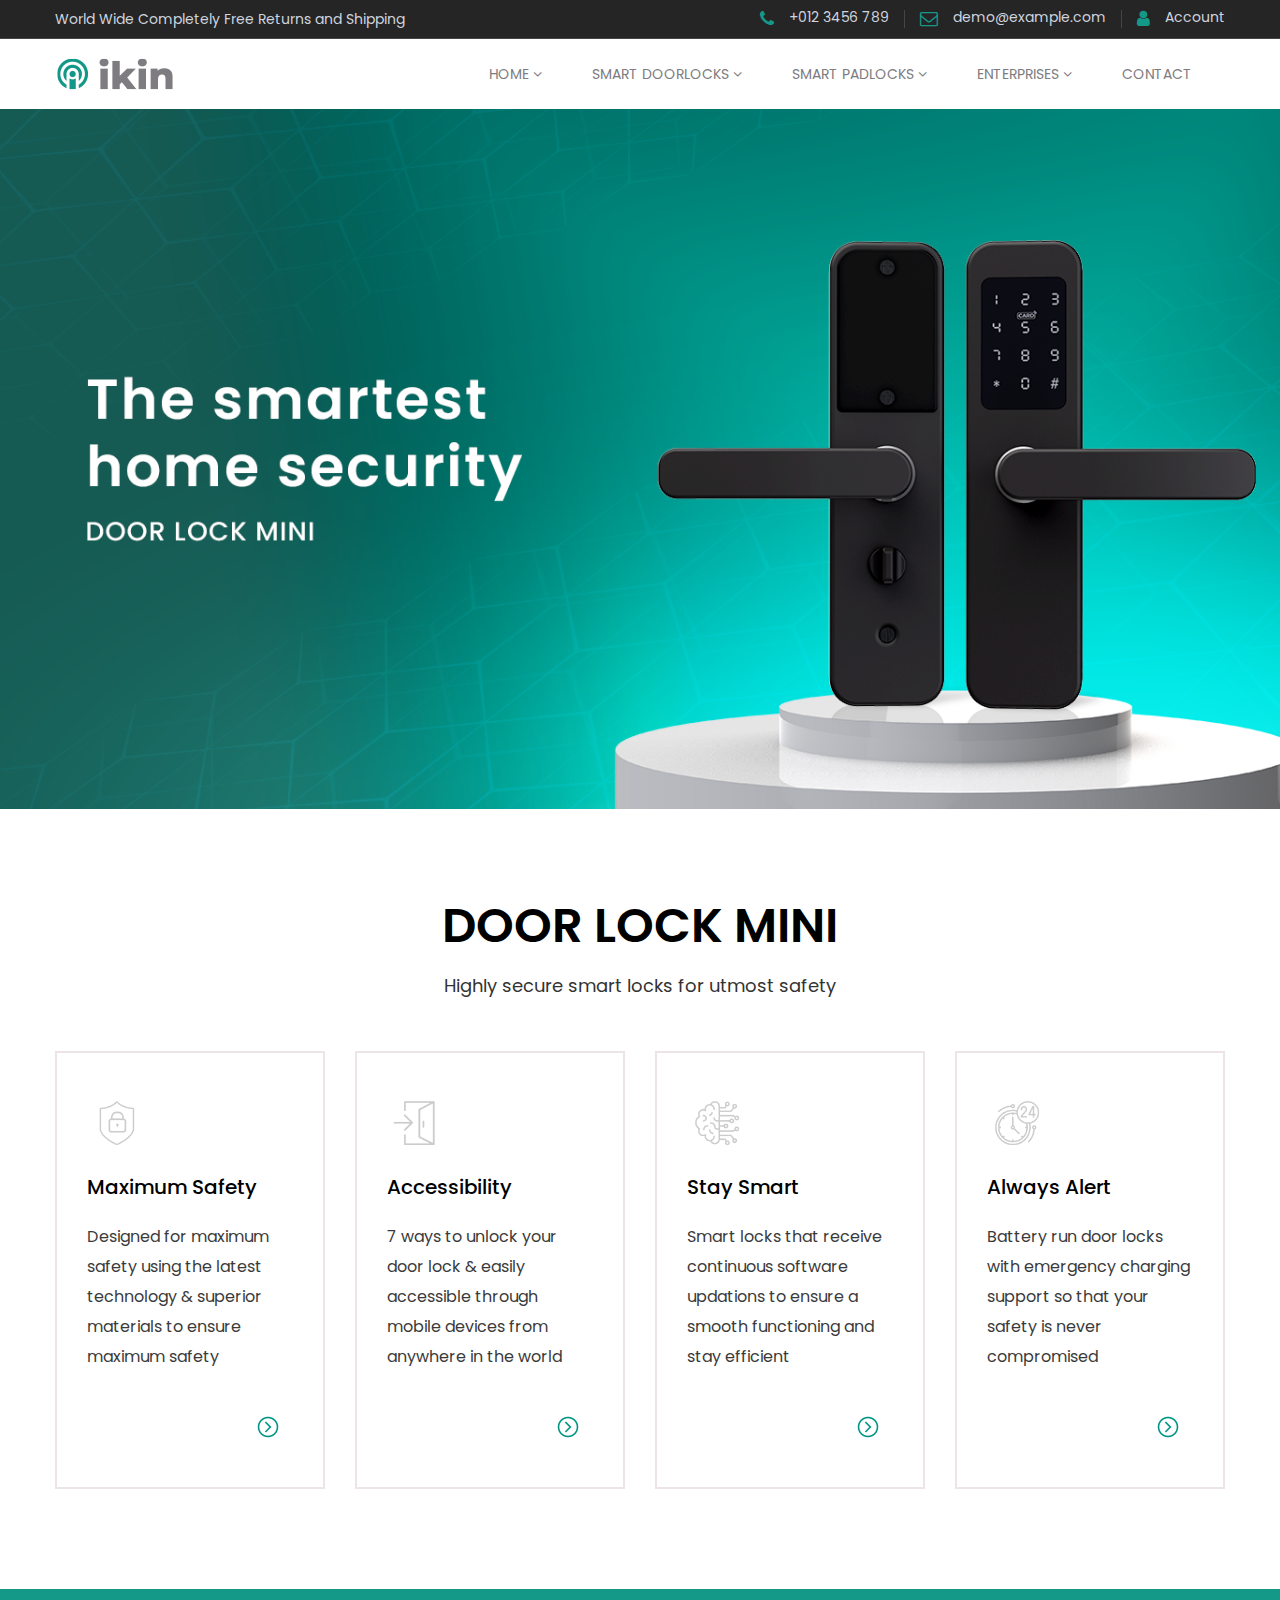
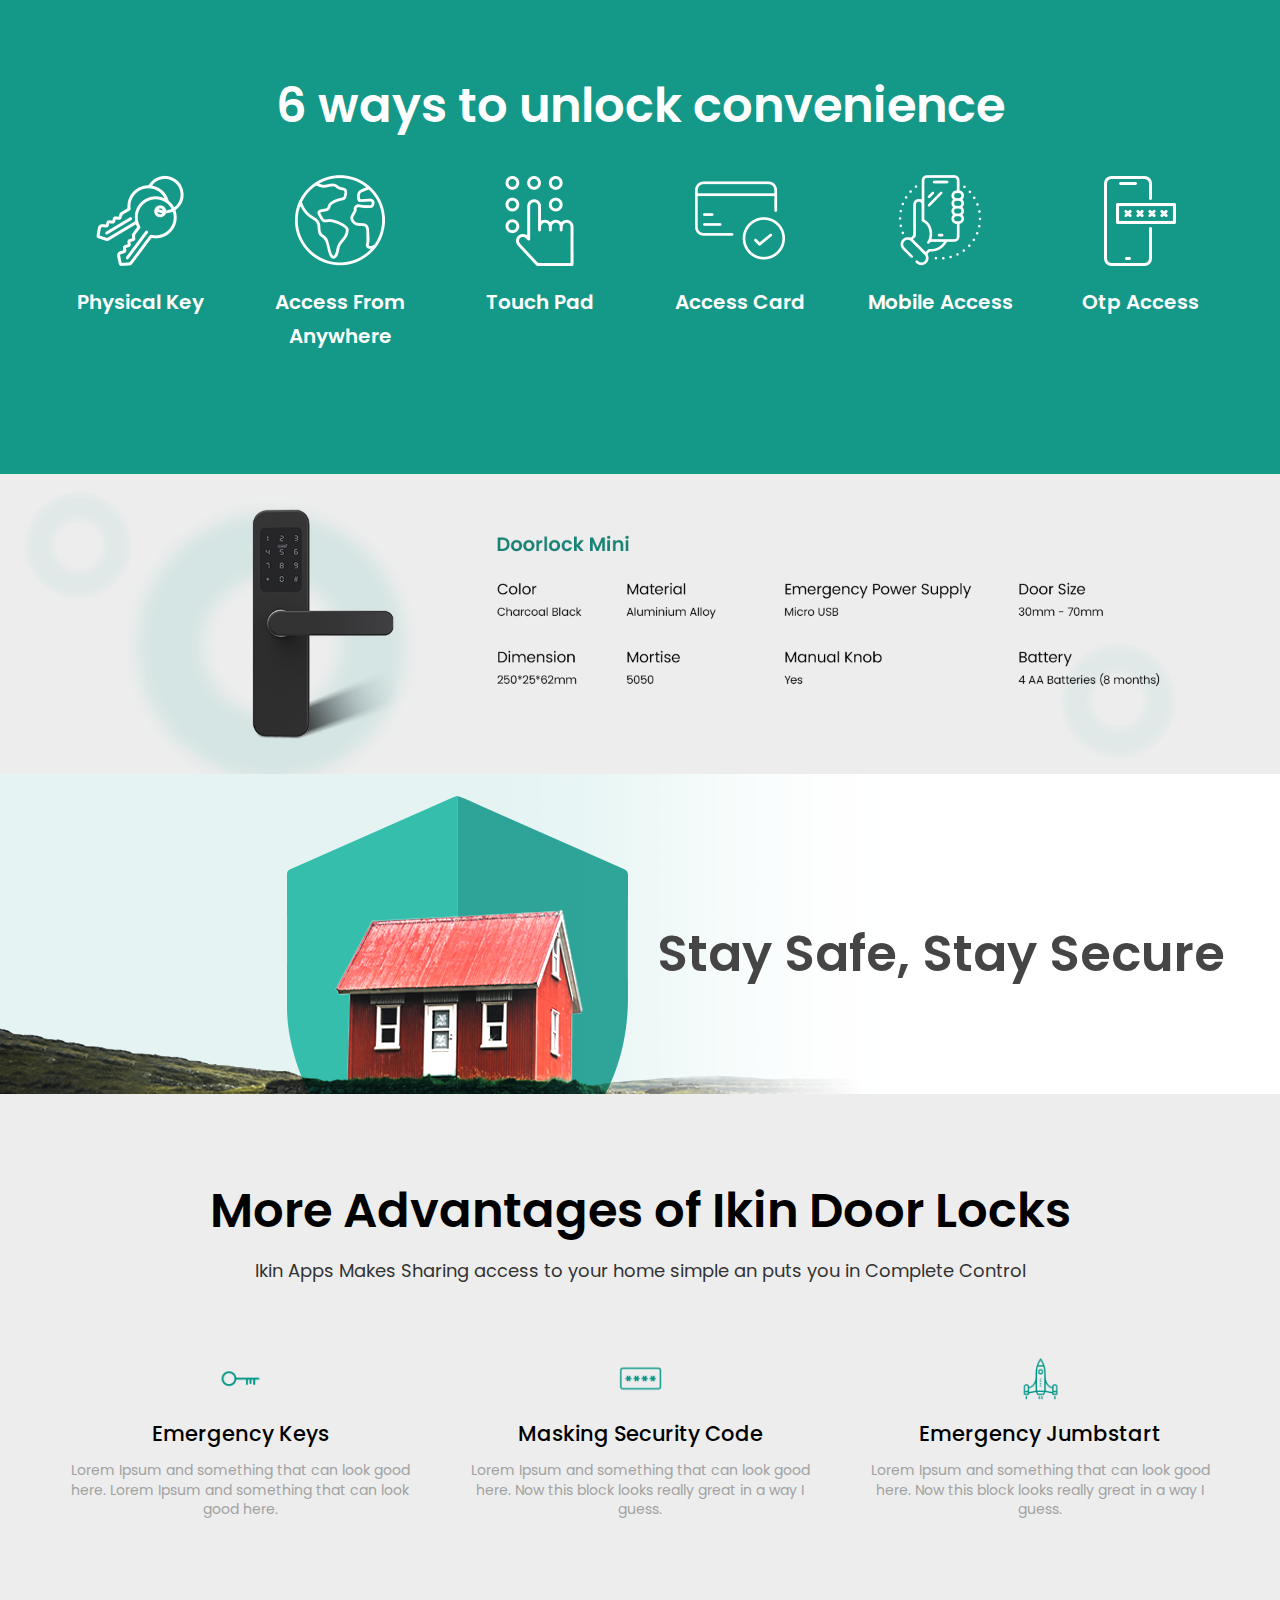
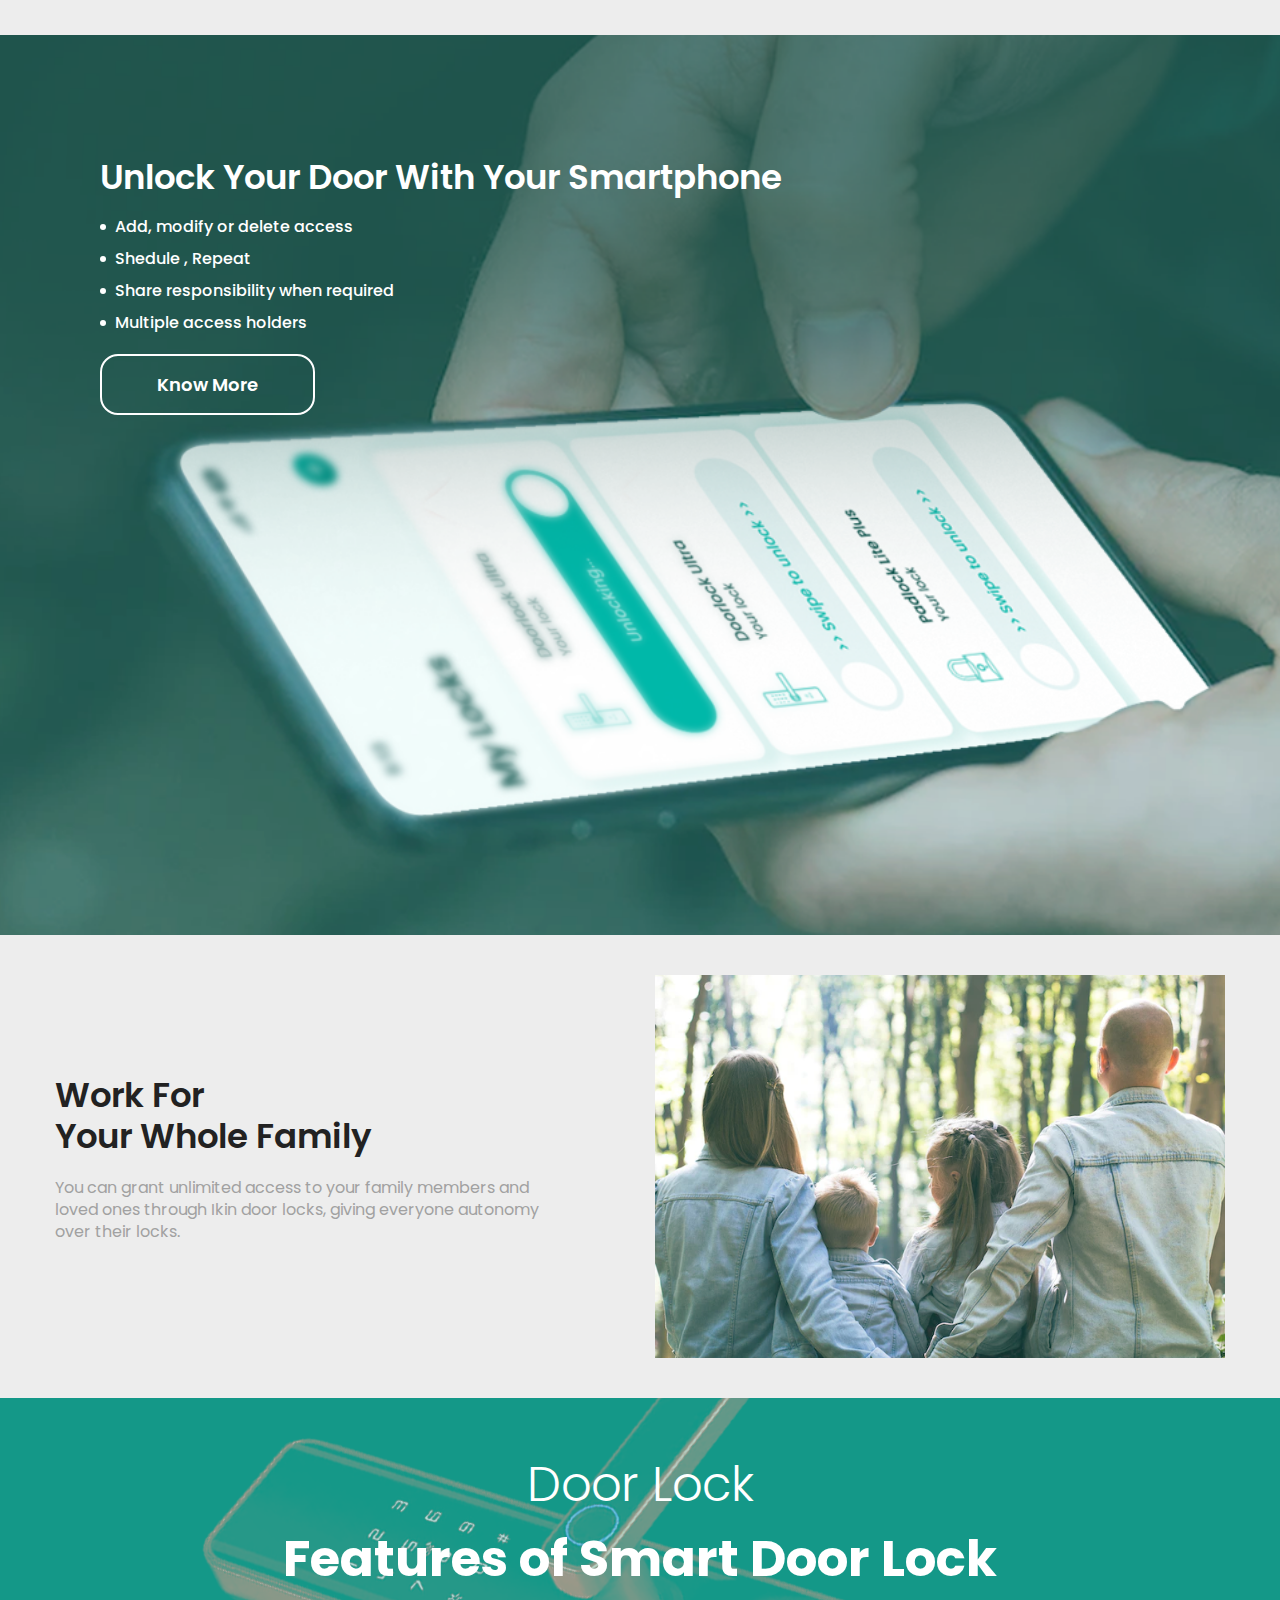
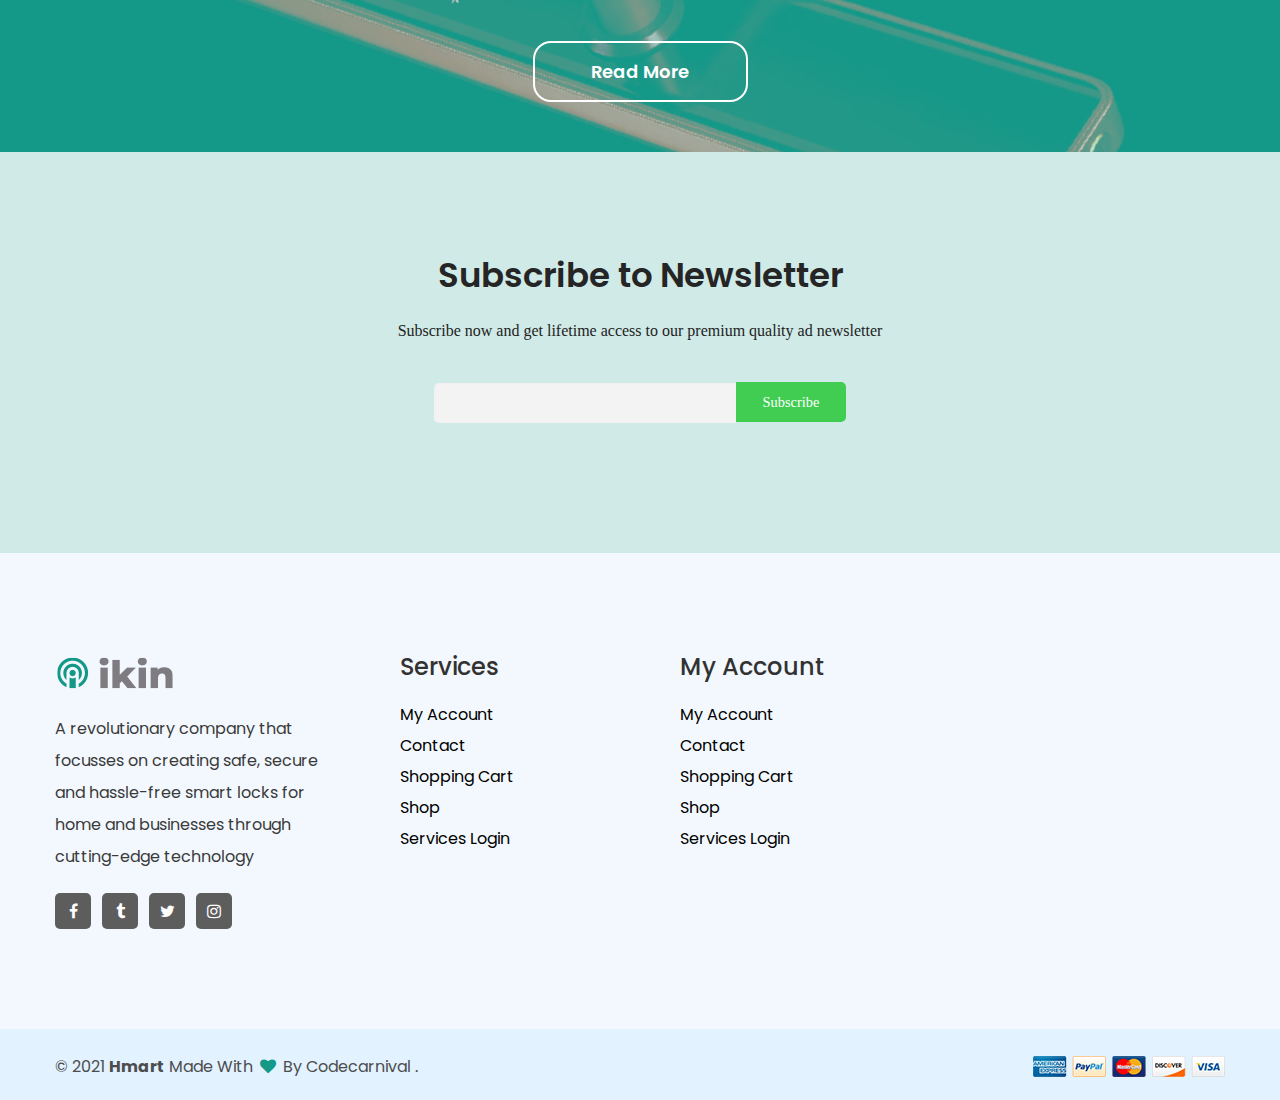
==== commit 8c9ca7f2: "Add files via upload" ====
--- a/doorlock-mini.html
+++ b/doorlock-mini.html
@@ -625,7 +625,11 @@
         </section>
         <!-- FEATURES ENDS -->
 
-
+        <div class="greybg"><div class="promo-area promo-bg pt-120 pb-120" style="background-image:url(assets/images/Doorlock\ Mini\ Div.png)">
+            <div class="container">
+            </div>
+            </div>
+        </div>
         <div class="pitch-2 staybg">
             <div class="container">
                 <div class="pitch-inner wow fadeInRight">
--- a/assets/css/style.css
+++ b/assets/css/style.css
@@ -11235,3 +11235,10 @@
 background-position: center center;
 background-repeat: no-repeat;
 }
+.promo-bg {
+  position: relative;
+  background-size: cover;
+  background-position: center;
+  background-repeat: no-repeat;
+  padding: 150px 0;
+}
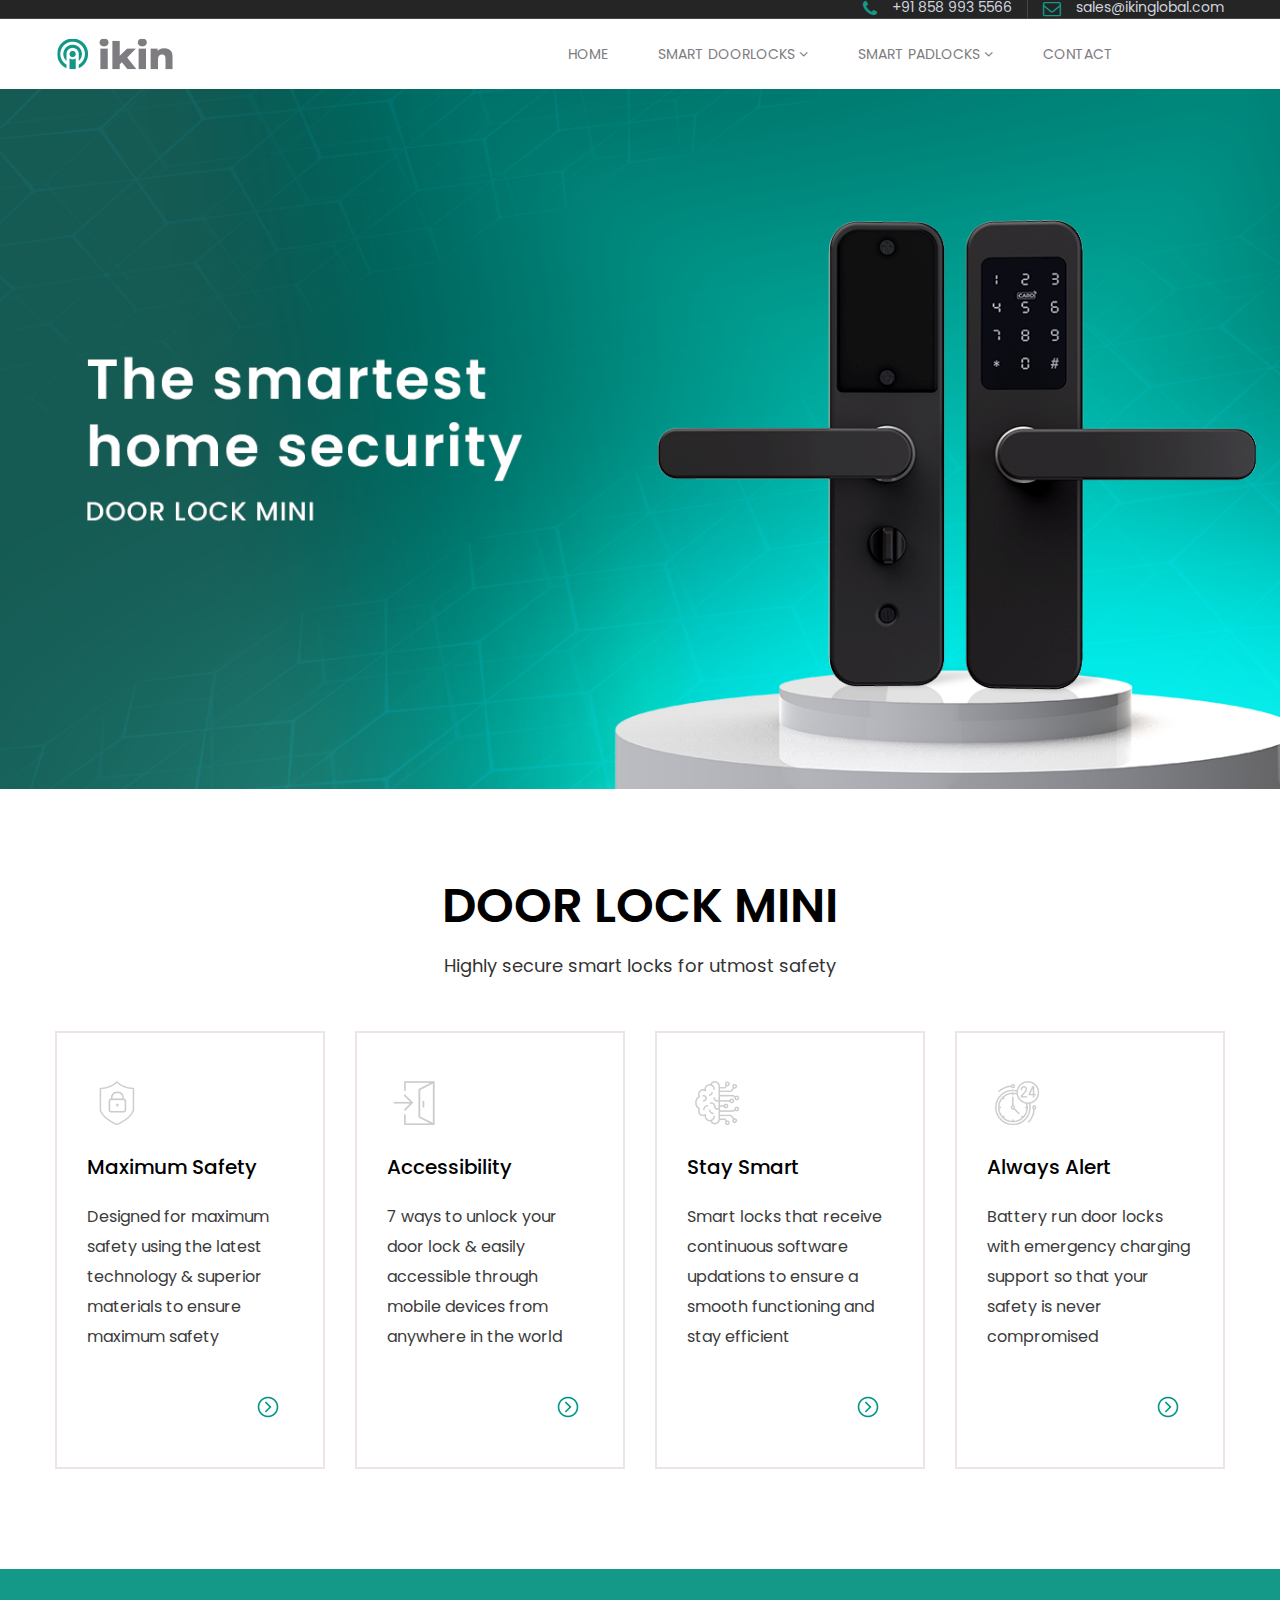
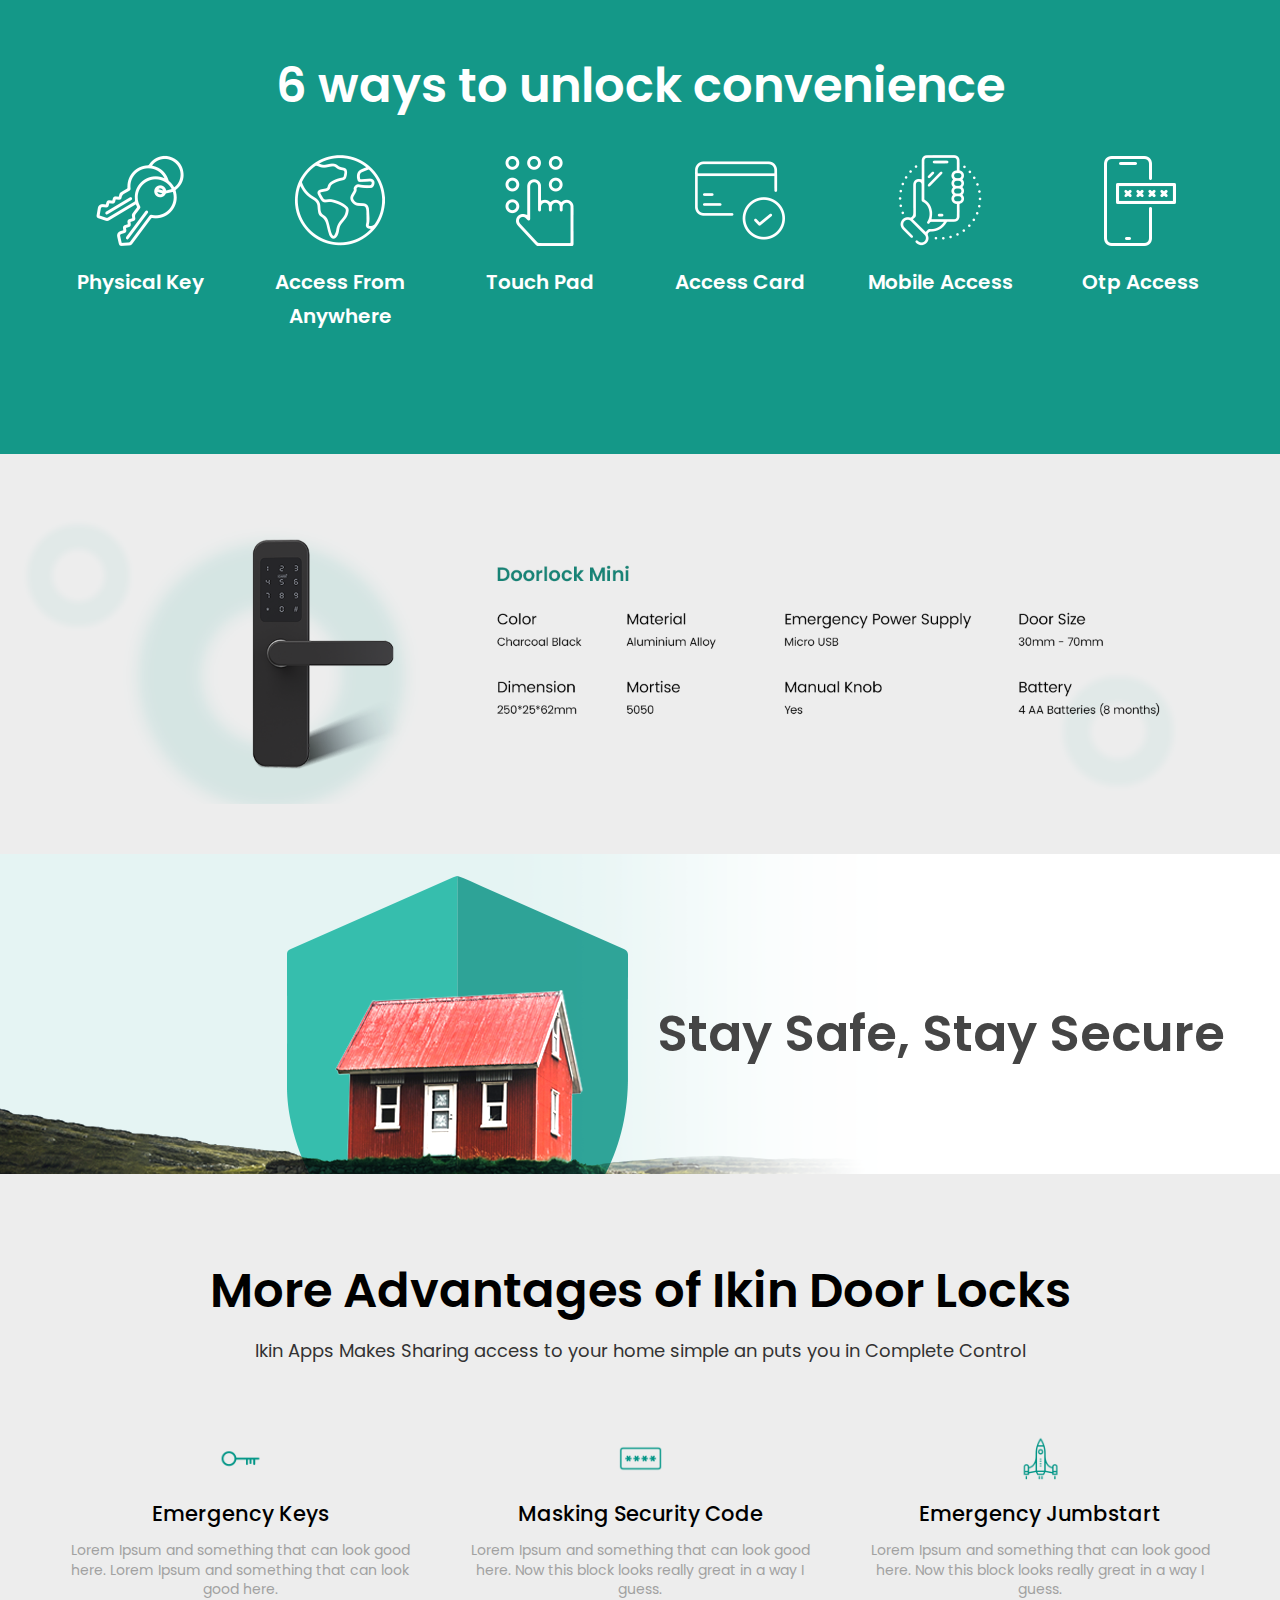
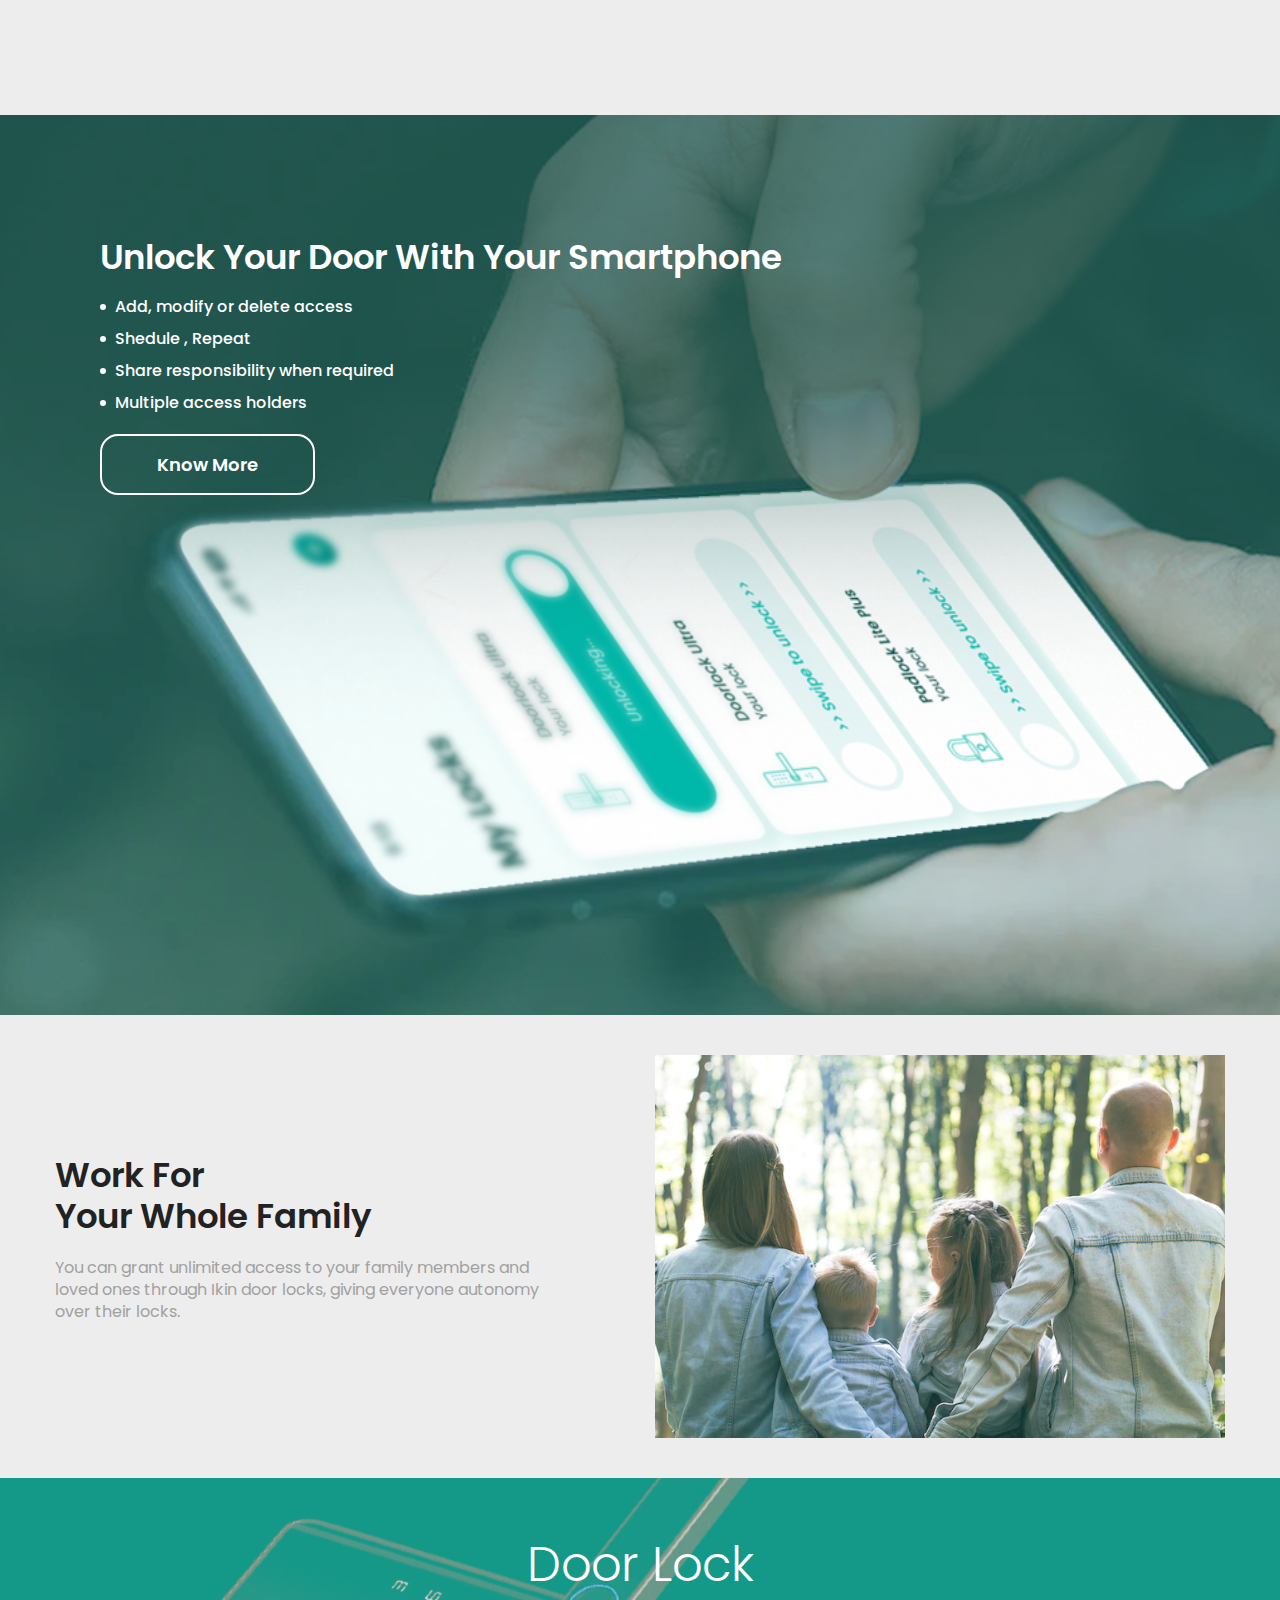
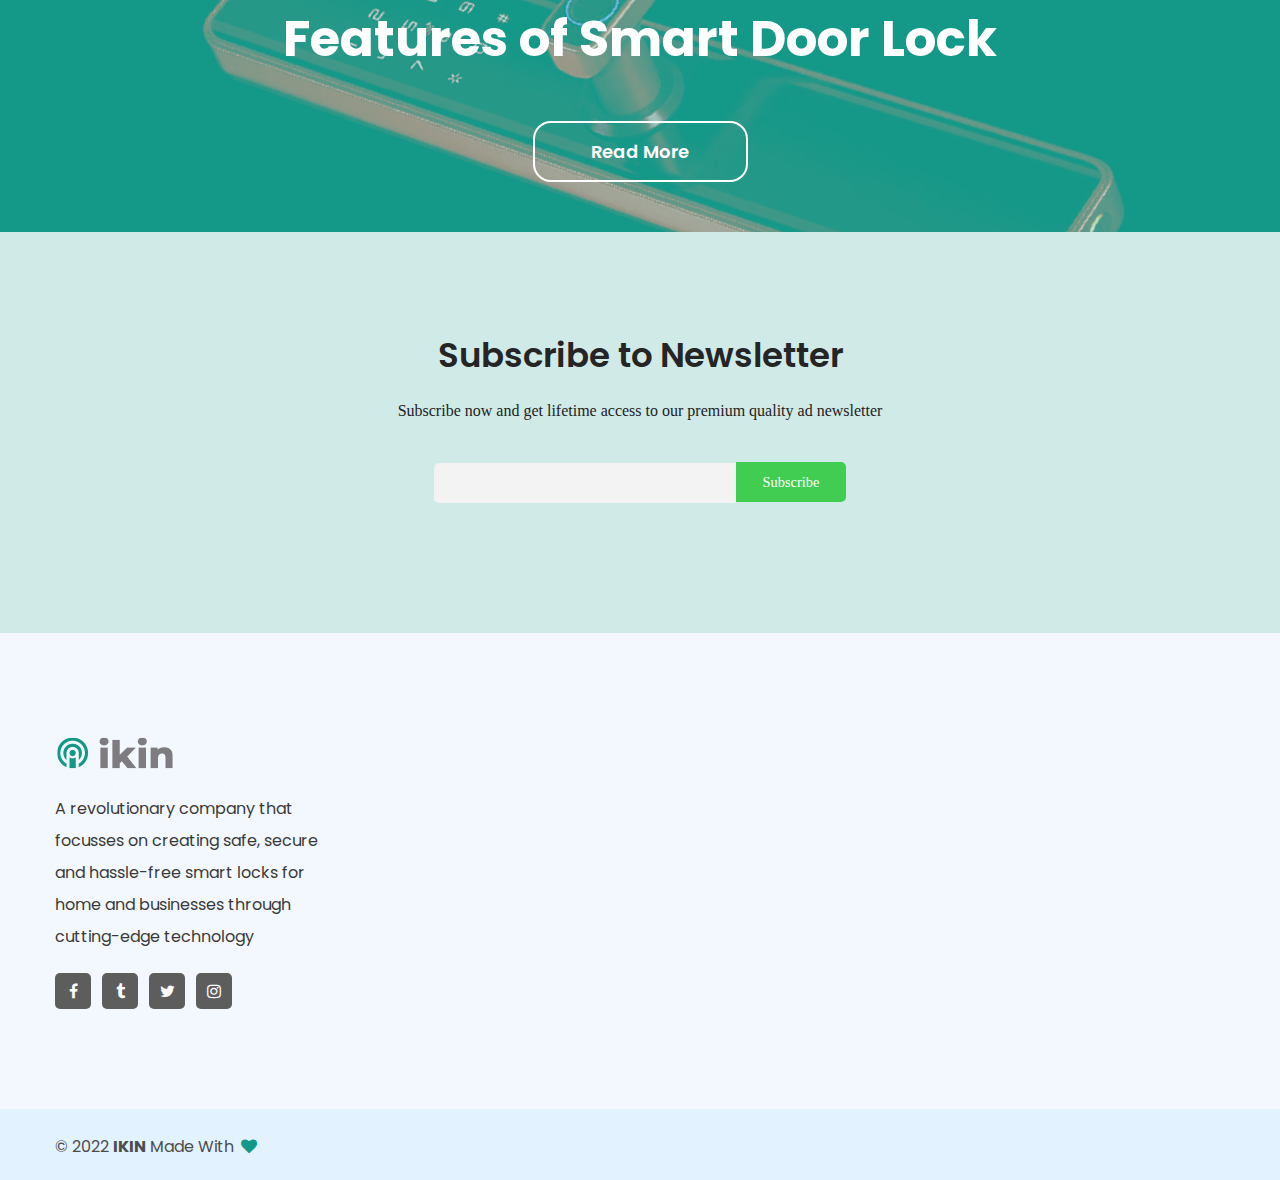
==== commit 14039dce: "Add files via upload" ====
--- a/doorlock-mini.html
+++ b/doorlock-mini.html
@@ -40,16 +40,16 @@
                     <div class="row justify-content-between align-items-center">
                         <div class="col">
                             <div class="welcome-text">
-                                <p>World Wide Completely Free Returns and Shipping</p>
+                                <p></p>
                             </div>
                         </div>
                         <div class="col d-none d-lg-block">
                             <div class="top-nav">
                                 <ul>
-                                    <li><a href="tel:0123456789"><i class="fa fa-phone"></i> +012 3456 789</a></li>
-                                    <li><a href="mailto:demo@example.com"><i class="fa fa-envelope-o"></i>
-                                            demo@example.com</a></li>
-                                    <li><a href="#"><i class="fa fa-user"></i> Account</a></li>
+                                    <li><a href="tel:918589935566"><i class="fa fa-phone"></i> +91 858 993 5566</a></li>
+                                    <li><a href="mailto:sales@ikinglobal.com"><i class="fa fa-envelope-o"></i>
+                                            sales@ikinglobal.com</a></li>
+                                    
                                 </ul>
                             </div>
                         </div>
@@ -73,7 +73,7 @@
                             <div class="header-nav">
                                 <div class="main-menu position-relative">
                                     <ul>
-                                        <li class="dropdown"><a href="#">Home <i class="fa fa-angle-down"></i></a>
+                                        <li class="dropdown"><a href="index.html">Home</a>
                                             <!--       <ul class="sub-menu">
                                                 <li><a href="index.html">Home 1</a></li>
                                                 <li><a href="index-2.html">Home 2</a></li>
@@ -171,37 +171,7 @@
                                                 </li>
                                             </ul> -->
                                         </li>
-                                        <li class="dropdown "><a href="#">ENTERPRISES  <i
-                                                    class="fa fa-angle-down"></i></a>
-                                            <!--  <ul class="sub-menu">
-                                                <li class="dropdown position-static"><a href="blog-grid-left-sidebar.html">Blog Grid
-                                                        <i class="fa fa-angle-right"></i></a>
-                                                    <ul class="sub-menu sub-menu-2">
-                                                        <li><a href="blog-grid.html">Blog Grid</a></li>
-                                                        <li><a href="blog-grid-left-sidebar.html">Blog Grid Left Sidebar</a></li>
-                                                        <li><a href="blog-grid-right-sidebar.html">Blog Grid Right Sidebar</a></li>
-                                                    </ul>
-                                                </li>
-                                                <li class="dropdown position-static"><a href="blog-list-left-sidebar.html">Blog List
-                                                        <i class="fa fa-angle-right"></i></a>
-                                                    <ul class="sub-menu sub-menu-2">
-                                                        <li><a href="blog-list.html">Blog List</a></li>
-                                                        <li><a href="blog-list-left-sidebar.html">Blog List Left Sidebar</a></li>
-                                                        <li><a href="blog-list-right-sidebar.html">Blog List Right Sidebar</a></li>
-                                                    </ul>
-                                                </li>
-                                                <li class="dropdown position-static"><a href="blog-single-left-sidebar.html">Single
-                                                        Blog <i class="fa fa-angle-right"></i></a>
-                                                    <ul class="sub-menu sub-menu-2">
-                                                        <li><a href="blog-single.html">Single Blog</a>
-                                                        <li><a href="blog-single-left-sidebar.html">Single Blog Left Sidebar</a>
-                                                        </li>
-                                                        <li><a href="blog-single-right-sidebar.html">Single Blog Right Sidebar</a>
-                                                        </li>
-                                                    </ul>
-                                                </li>
-                                            </ul> -->
-                                        </li>
+                                        
                                         <li><a href="#">Contact</a></li>
                                     </ul>
                                 </div>
@@ -352,9 +322,9 @@
             <button class="offcanvas-close"></button>
             <div class="user-panel">
                 <ul>
-                    <li><a href="tel:0123456789"><i class="fa fa-phone"></i> +012 3456 789</a></li>
-                    <li><a href="mailto:demo@example.com"><i class="fa fa-envelope-o"></i> demo@example.com</a></li>
-                    <li><a href="#"><i class="fa fa-user"></i> Account</a></li>
+                    <li><a href="tel:918589935566"><i class="fa fa-phone"></i> +91 858 993 5566</a></li>
+                    <li><a href="mailto:sales@ikinglobal.com"><i class="fa fa-envelope-o"></i> sales@ikinglobal.com</a></li>
+                    
                 </ul>
             </div>
             <div class="inner customScroll">
@@ -376,54 +346,6 @@
                                 <li><a href="padlock_lite.html">Padlock Lite</a></li>
                                
                             </ul> 
-                        </li>
-                        <li><a href="#"><span class="menu-text">ENTERPRISES </span></a>
-                            <!--   <ul class="sub-menu">
-                                <li>
-                                    <a href="#"><span class="menu-text">Shop Page</span></a>
-                                    <ul class="sub-menu">
-                                        <li><a href="shop-3-column.html">Shop 3 Column</a></li>
-                                        <li><a href="shop-4-column.html">Shop 4 Column</a></li>
-                                        <li><a href="#">Shop Left Sidebar</a></li>
-                                        <li><a href="shop-right-sidebar.html">Shop Right Sidebar</a></li>
-                                        <li><a href="shop-list-left-sidebar.html">Shop List Left Sidebar</a>
-                                        </li>
-                                        <li><a href="shop-list-right-sidebar.html">Shop List Right Sidebar</a>
-                                        </li>
-                                        <li><a href="#">Cart Page</a></li>
-                                        <li><a href="#">Checkout Page</a></li>
-                                    </ul>
-                                </li>
-                                <li>
-                                    <a href="#"><span class="menu-text">product Details Page</span></a>
-                                    <ul class="sub-menu">
-                                        <li><a href="#">Product Single</a></li>
-                                        <li><a href="single-product-variable.html">Product Variable</a></li>
-                                        <li><a href="single-product-affiliate.html">Product Affiliate</a></li>
-                                        <li><a href="single-product-group.html">Product Group</a></li>
-                                        <li><a href="single-product-tabstyle-2.html">Product Tab 2</a></li>
-                                        <li><a href="single-product-tabstyle-3.html">Product Tab 3</a></li>
-                                        <li><a href="single-product-slider.html">Product Slider</a></li>
-                                        <li><a href="single-product-gallery-left.html">Product Gallery Left</a>
-                                    </ul>
-                                </li>
-                                <li>
-                                    <a href="#"><span class="menu-text">Single Product Page</span></a>
-                                    <ul class="sub-menu">
-                                        <li><a href="single-product-gallery-right.html">Product Gallery
-                                                Right</a> </li>
-                                        <li><a href="single-product-sticky-left.html">Product Sticky Left</a>
-                                        </li>
-                                        <li><a href="single-product-sticky-right.html">Product Sticky Right</a>
-                                        </li>
-                                        <li><a href="compare.html">Compare Page</a></li>
-                                        <li><a href="#">Wishlist Page</a></li>
-                                        <li><a href="#">Account Page</a></li>
-                                        <li><a href="#">Login & Register Page</a></li>
-                                        <li><a href="empty-#">Empty Cart Page</a></li>
-                                    </ul>
-                                </li>
-                            </ul> -->
                         </li>
                         <li><a href="#"><span class="menu-text">CONTACT</span></a>
 
@@ -877,48 +799,10 @@
                             </div>
                             <!-- End single blog -->
                             <!-- Start single blog -->
-                            <div class="col-md-6 col-lg-3 col-sm-6 mb-lm-30px pl-lg-60px">
-                                <div class="single-wedge">
-                                    <h4 class="footer-herading">Services</h4>
-                                    <div class="footer-links">
-                                        <div class="footer-row">
-                                            <ul class="align-items-center">
-                                                <li class="li"><a class="single-link" href="#">My
-                                                        Account</a></li>
-                                                <li class="li"><a class="single-link" href="#">Contact</a>
-                                                </li>
-                                                <li class="li"><a class="single-link" href="#">Shopping cart</a>
-                                                </li>
-                                                <li class="li"><a class="single-link" href="#">Shop</a></li>
-                                                <li class="li"><a class="single-link" href="#">Services
-                                                        Login</a></li>
-                                            </ul>
-                                        </div>
-                                    </div>
-                                </div>
-                            </div>
+
                             <!-- End single blog -->
                             <!-- Start single blog -->
-                            <div class="col-md-6 col-lg-3 col-sm-6 mb-lm-30px pl-lg-40px">
-                                <div class="single-wedge">
-                                    <h4 class="footer-herading">My Account</h4>
-                                    <div class="footer-links">
-                                        <div class="footer-row">
-                                            <ul class="align-items-center">
-                                                <li class="li"><a class="single-link" href="#">My
-                                                        Account</a></li>
-                                                <li class="li"><a class="single-link" href="#">Contact</a>
-                                                </li>
-                                                <li class="li"><a class="single-link" href="#">Shopping cart</a>
-                                                </li>
-                                                <li class="li"><a class="single-link" href="#">Shop</a></li>
-                                                <li class="li"><a class="single-link" href="#">Services
-                                                        Login</a></li>
-                                            </ul>
-                                        </div>
-                                    </div>
-                                </div>
-                            </div>
+
                             <!-- End single blog -->
 
                         </div>
@@ -929,14 +813,12 @@
                         <div class="line-shape-top line-height-1">
                             <div class="row flex-md-row-reverse align-items-center">
                                 <div class="col-md-6 text-center text-md-end">
-                                    <div class="payment-mth"><a href="#"><img class="img img-fluid"
-                                                src="assets/images/icons/payment.png" alt="payment-image"></a></div>
+                                    <!-- <div class="payment-mth"><a href="#"><img class="img img-fluid"
+                                                src="assets/images/icons/payment.png" alt="payment-image"></a></div> -->
                                 </div>
                                 <div class="col-md-6 text-center text-md-start">
-                                    <p class="copy-text"> © 2021 <strong>Hmart</strong> Made With <i class="fa fa-heart"
-                                            aria-hidden="true"></i> By <a class="company-name"
-                                            href="https://themeforest.net/user/codecarnival/portfolio">
-                                            <strong> Codecarnival </strong></a>.</p>
+                                    <p class="copy-text"> © 2022 <strong>IKIN</strong> Made With <i class="fa fa-heart"
+                                            aria-hidden="true"></i></p>
                                 </div>
                             </div>
                         </div>
--- a/assets/css/style.css
+++ b/assets/css/style.css
@@ -11242,3 +11242,7 @@
   background-repeat: no-repeat;
   padding: 150px 0;
 }
+.greybg {
+  padding: 50px 0;
+  background: #ededed;
+}
